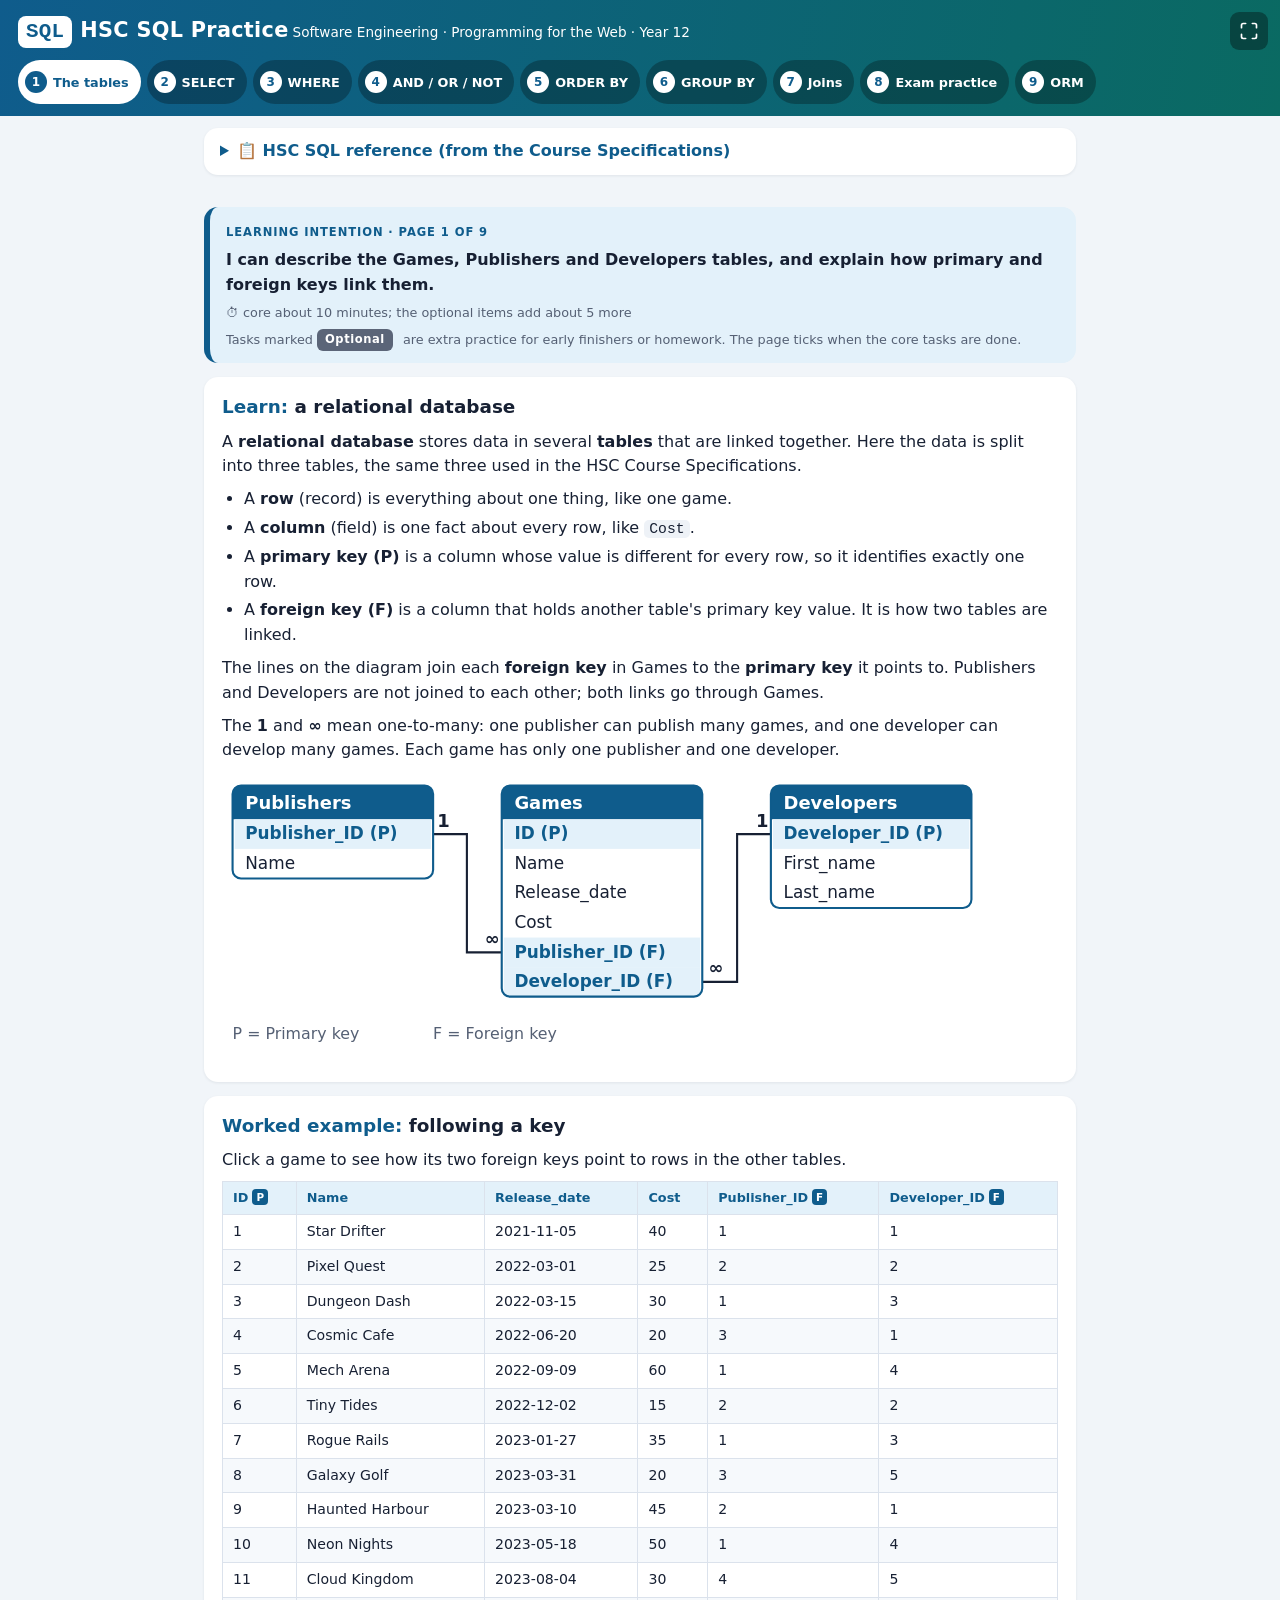
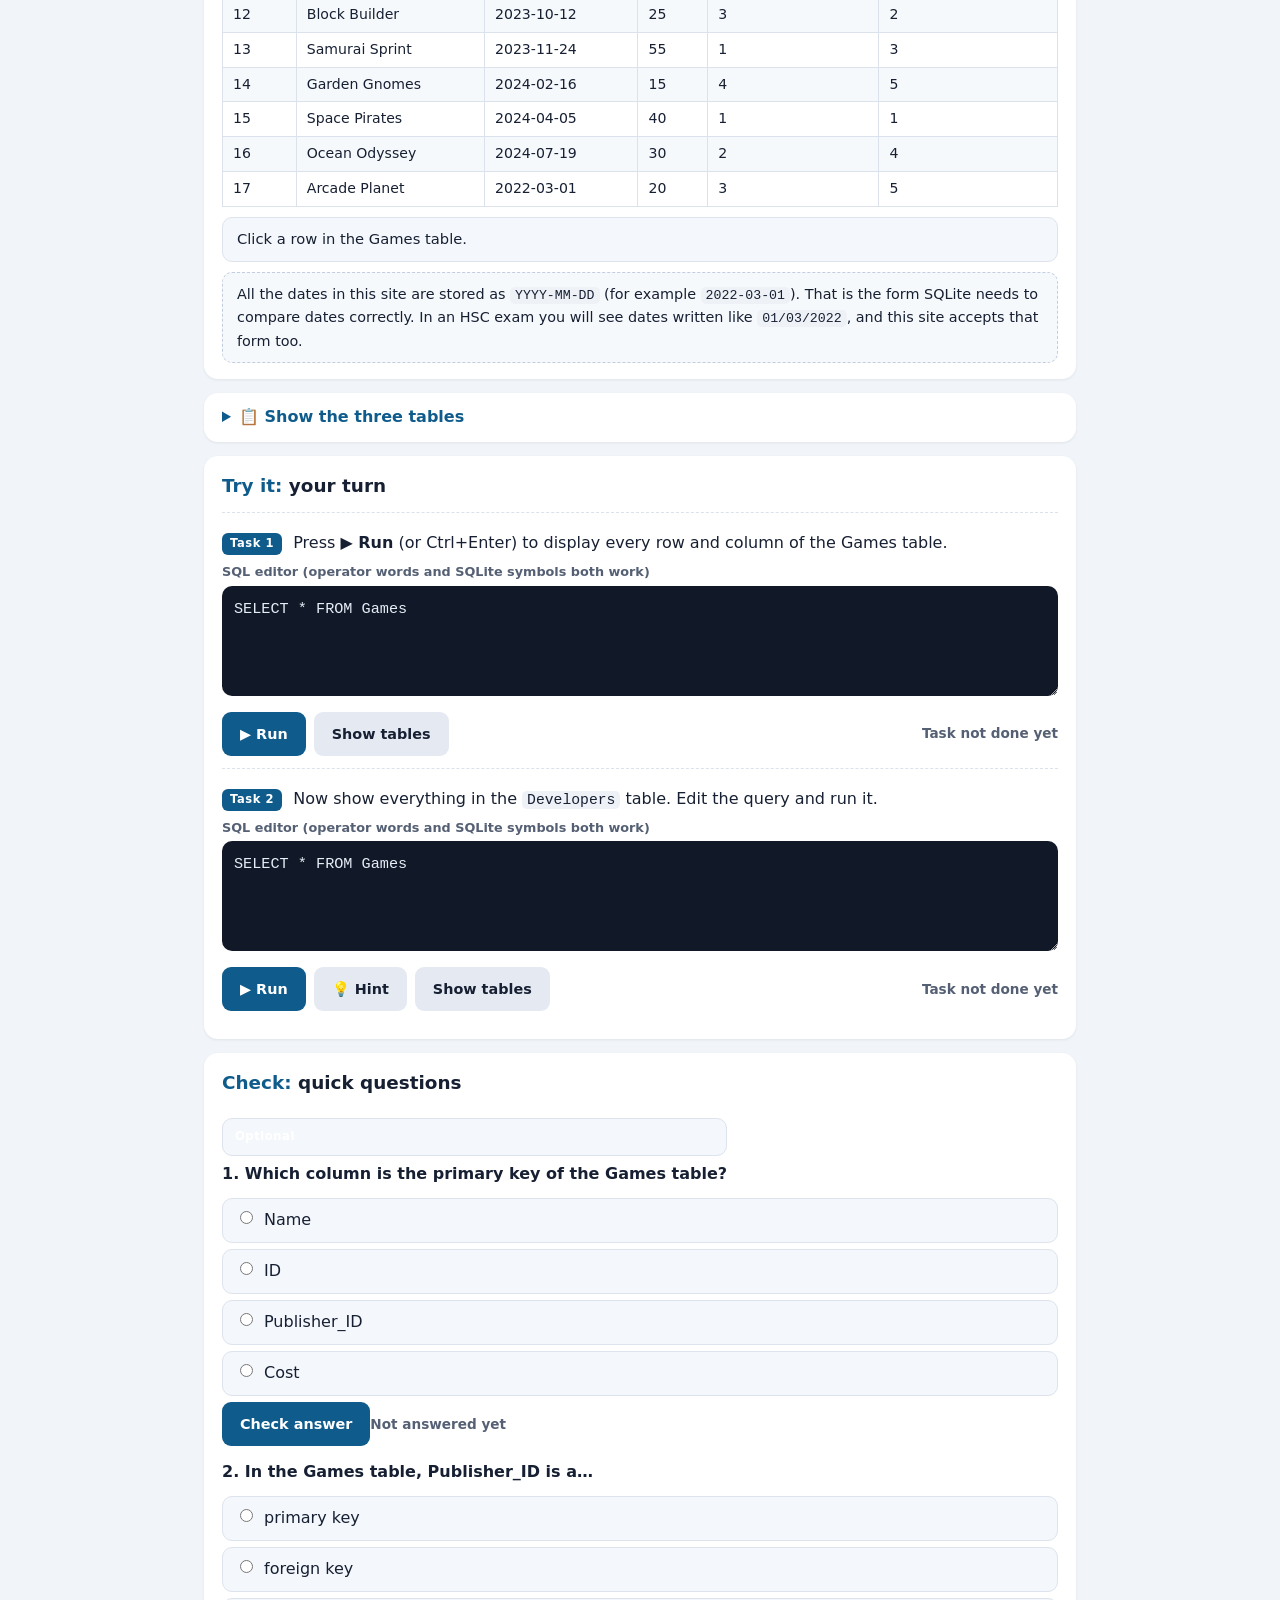
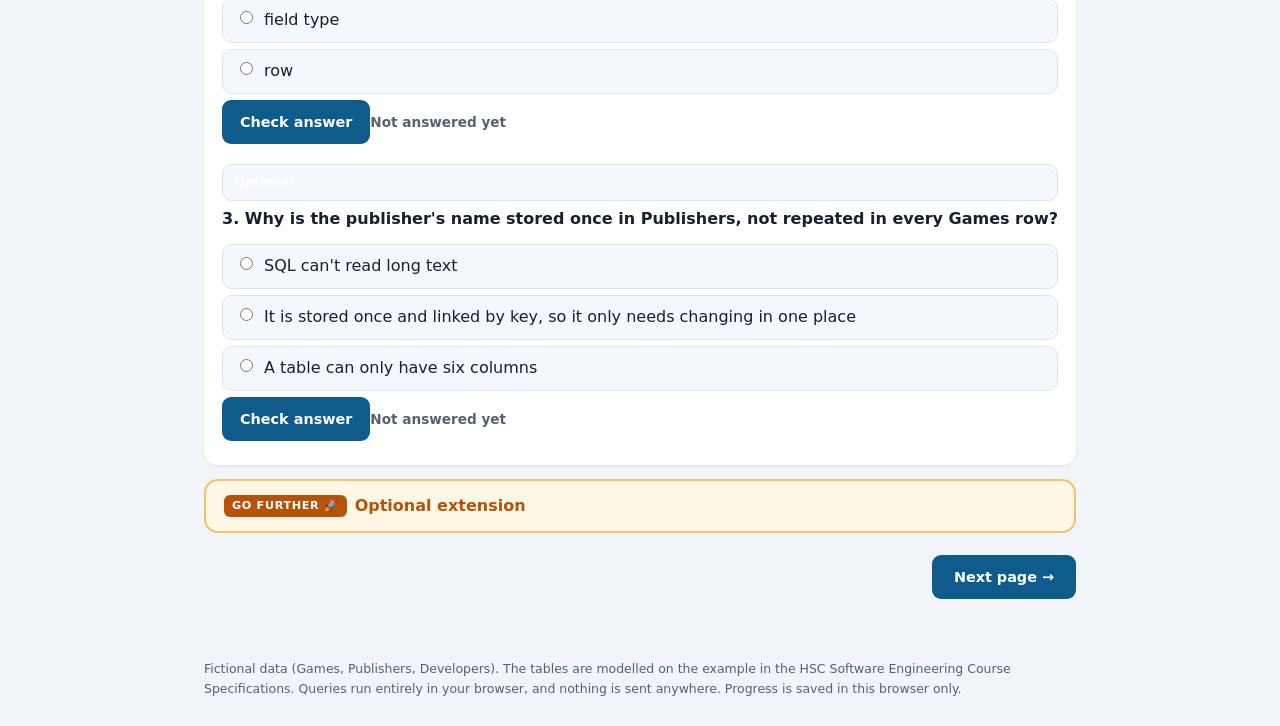
==== index.html @ cefc4c6c "Add files via upload" ====
<!DOCTYPE html>
<html lang="en-AU">
<head>
<meta charset="utf-8">
<meta name="viewport" content="width=device-width, initial-scale=1">
<title>HSC SQL Practice: Software Engineering</title>
<style>
:root{
  --bg:#f1f5f9; --card:#ffffff; --ink:#172033; --muted:#556074;
  --brand:#0f5c8c; --brand2:#0a6a62; --brand-soft:#e3f1fa;
  --ok:#15803d; --ok-bg:#e8f7ee; --bad:#b91c1c; --bad-bg:#fdeaea;
  --hpge:#b45309; --hpge-bg:#fff7e6; --hpge-border:#f2c464;
  --code-bg:#111827; --code-ink:#e6edf7;
  --hsc:#7c3aed; --hsc-bg:#f3ecff; --sqlite:#0369a1; --sqlite-bg:#e6f3fb;
  --radius:14px;
}
*{box-sizing:border-box}
html,body{margin:0;padding:0}
body{font-family:system-ui,-apple-system,"Segoe UI",Roboto,Arial,sans-serif;background:var(--bg);color:var(--ink);line-height:1.55;font-size:16px}
header.app{position:relative;background:linear-gradient(100deg,var(--brand),var(--brand2));color:#fff;padding:14px 62px 12px 18px}
header.app .logo{font-size:1.3rem;font-weight:800;letter-spacing:.3px}
header.app .logo .tag{display:inline-block;background:#fff;color:var(--brand);border-radius:8px;padding:0 8px;margin-right:8px;font-family:Consolas,Monaco,monospace}
header.app .sub{font-size:.85rem;margin-left:4px}
nav.stepper{display:flex;gap:6px;margin-top:12px;flex-wrap:wrap}
nav.stepper button{display:flex;align-items:center;gap:6px;border:0;cursor:pointer;background:rgba(0,0,0,.28);color:#fff;min-height:44px;border-radius:999px;padding:6px 12px 6px 7px;font-size:.8rem;font-weight:600;font-family:inherit}
nav.stepper button .pip{width:22px;height:22px;border-radius:50%;background:#fff;color:var(--brand);display:flex;align-items:center;justify-content:center;font-weight:800;font-size:.75rem;flex:0 0 auto}
nav.stepper button[aria-current="true"]{background:#fff;color:var(--brand)}
nav.stepper button[aria-current="true"] .pip{background:var(--brand);color:#fff}
nav.stepper button.done .pip{background:var(--ok);color:#fff}
button:focus-visible,summary:focus-visible,input:focus-visible,select:focus-visible,textarea:focus-visible{outline:3px solid #1d3fbf;outline-offset:2px;box-shadow:0 0 0 2px #fff}

main{max-width:900px;margin:0 auto;padding:18px 14px 60px}
.screen{display:none}
.screen.active{display:block}

.li-banner{background:var(--brand-soft);border-left:6px solid var(--brand);border-radius:var(--radius);padding:12px 16px;margin:14px 0}
.li-banner .tag{font-size:.72rem;font-weight:800;letter-spacing:.08em;text-transform:uppercase;color:var(--brand)}
.li-banner p{margin:4px 0 0;font-weight:600}
.li-banner .pace{font-size:.8rem;color:var(--muted);margin-top:6px;font-weight:400}
.card{background:var(--card);border-radius:var(--radius);padding:16px 18px;margin:14px 0;box-shadow:0 1px 3px rgba(23,32,51,.08)}
.card h2{margin:0 0 8px;font-size:1.15rem}
.card h2 .stepno{color:var(--brand)}
.card p{margin:8px 0}
.card ul{margin:8px 0;padding-left:22px}
.card li{margin:4px 0}
code,.kw{font-family:Consolas,Monaco,"Courier New",monospace;background:#eef2f7;border-radius:5px;padding:1px 5px;font-size:.92em}
.kw{color:var(--brand);font-weight:700}
.hw{font-family:Consolas,Monaco,monospace;background:var(--hsc-bg);color:var(--hsc);border-radius:5px;padding:1px 5px;font-size:.88em;font-weight:700}
.sy{font-family:Consolas,Monaco,monospace;background:var(--sqlite-bg);color:var(--sqlite);border-radius:5px;padding:1px 5px;font-size:.92em;font-weight:700}
pre.code{background:var(--code-bg);color:var(--code-ink);border-radius:10px;padding:12px;margin:8px 0;font-family:Consolas,Monaco,"Courier New",monospace;font-size:.9rem;overflow-x:auto;line-height:1.5}

table.ref{border-collapse:collapse;width:100%;font-size:.88rem;margin:8px 0}
table.ref th,table.ref td{border:1px solid #dbe2ec;padding:6px 10px;text-align:left}
table.ref th{background:var(--brand-soft);color:var(--brand)}

.runner{margin:10px 0}
.runner .taskp{margin:0 0 6px}
.runner label{display:block;font-size:.8rem;font-weight:700;color:var(--muted);margin-bottom:4px}
.runner textarea{width:100%;font-family:Consolas,Monaco,"Courier New",monospace;font-size:.95rem;background:var(--code-bg);color:var(--code-ink);border:0;border-radius:10px;padding:12px;resize:vertical;min-height:110px;line-height:1.5}
.runner .bar{display:flex;gap:8px;margin-top:8px;flex-wrap:wrap;align-items:center}
.btn{border:0;border-radius:9px;min-height:44px;padding:9px 18px;font-weight:700;font-size:.9rem;cursor:pointer;font-family:inherit}
.btn.run{background:var(--brand);color:#fff}
.btn.run:hover{background:#0b4a72}
.btn.ghost{background:#e5eaf2;color:var(--ink)}
.btn.ghost:hover{background:#d9e0ec}
.status{font-size:.85rem;font-weight:700;color:var(--muted);margin-left:auto}
.status.done{color:var(--ok)}
.feedback{border-radius:10px;padding:10px 14px;margin-top:8px;font-size:.92rem;display:none}
.feedback.ok{display:block;background:var(--ok-bg);color:var(--ok);border:1px solid #b9e4c8}
.feedback.bad{display:block;background:var(--bad-bg);color:var(--bad);border:1px solid #f3c2c2}
.feedback.note{display:block;background:#fff7e6;color:#8a5a00;border:1px solid #f2c464}
.hintbox{display:none;background:#eef6ff;border:1px solid #bcd8f5;color:#1d4e79;border-radius:10px;padding:10px 14px;margin-top:8px;font-size:.92rem}
.hintbox.show{display:block}

.results{margin-top:10px;overflow-x:auto}
table.data{border-collapse:collapse;width:100%;font-size:.88rem}
table.data th,table.data td{border:1px solid #dbe2ec;padding:6px 10px;text-align:left;white-space:nowrap}
table.data th{background:var(--brand-soft);color:var(--brand);font-size:.8rem}
table.data tr:nth-child(even) td{background:#f6f9fc}
table.data td.num{text-align:right}
.rowcount{font-size:.8rem;color:var(--muted);margin-top:4px}
.tablewrap{overflow-x:auto}
.tblname{font-weight:800;margin:12px 0 4px;color:var(--brand)}
.tblname small{font-weight:400;color:var(--muted)}
th .key{display:inline-block;background:var(--brand);color:#fff;border-radius:4px;font-size:.65rem;padding:0 4px;margin-left:4px;vertical-align:1px}

/* HSC / SQLite translation panel */
.xlate{margin-top:10px;border-radius:12px;border:2px solid var(--hsc);background:var(--hsc-bg);padding:12px 14px;font-size:.92rem}
.xlate.sq{border-color:var(--sqlite);background:var(--sqlite-bg)}
.xlate.both{border-color:#9aa6b8;background:#f4f6fa}
.xlate h4{margin:0 0 6px;font-size:.95rem;color:var(--hsc)}
.xlate.sq h4{color:var(--sqlite)}
.xlate.both h4{color:var(--muted)}
.xlate .badges{margin-bottom:6px;font-size:.82rem;color:var(--muted)}
.xlate pre.code{margin:6px 0}
.xlate ul{margin:6px 0;padding-left:20px}
.xlate li{margin:3px 0}
.xlate .extra{color:#8a5a00;font-size:.86rem}
.xlate .fine{color:var(--muted);font-size:.82rem;margin-top:6px}
details.xl{margin-top:8px}
details.xl>summary{cursor:pointer;font-weight:700;color:var(--hsc);font-size:.9rem}

.tasklabel{display:inline-block;background:var(--brand);color:#fff;border-radius:6px;font-size:.72rem;font-weight:800;letter-spacing:.05em;padding:2px 8px;margin-right:6px;vertical-align:1px}
.tasklabel.exam{background:var(--hsc)}
.tasklabel.opt{background:#5b6578}
.annot{background:#f6f9fc;border:1px dashed #c3cde0;border-radius:10px;padding:10px 14px;margin-top:10px;font-size:.9rem}

.check fieldset{border:0;padding:0;margin:14px 0 8px}
.check legend{font-weight:600;margin-bottom:6px;padding:0}
.check .opt{display:flex;gap:8px;align-items:flex-start;background:#f4f7fb;border:1px solid #dde4ee;border-radius:10px;padding:9px 12px;margin:6px 0;cursor:pointer}
.check .opt:hover{border-color:var(--brand)}
.check .opt pre{margin:0;font-size:.85rem}
.check input{margin-top:3px}
.check .qtable{margin:6px 0}

details.hpge{background:var(--hpge-bg);border:2px solid var(--hpge-border);border-radius:var(--radius);margin:14px 0;overflow:hidden}
details.hpge summary{cursor:pointer;padding:13px 18px;font-weight:800;color:var(--hpge);list-style:none;display:flex;align-items:center;gap:8px}
details.hpge summary::-webkit-details-marker{display:none}
details.hpge summary .badge{background:var(--hpge);color:#fff;border-radius:6px;font-size:.7rem;letter-spacing:.06em;padding:2px 8px}
details.hpge .inner{padding:0 18px 16px}
details.dataview{background:var(--card);border-radius:var(--radius);margin:14px 0;box-shadow:0 1px 3px rgba(23,32,51,.08)}
details.dataview summary{cursor:pointer;padding:12px 18px;font-weight:700;color:var(--brand)}
details.dataview .inner{padding:0 18px 16px;overflow-x:auto}
details.reveal{margin-top:8px}
details.reveal summary{cursor:pointer;font-weight:700;color:var(--brand);font-size:.9rem}
details.reveal .inner{background:#f4f7fb;border-radius:10px;padding:10px 14px;margin-top:6px;font-size:.9rem}
textarea.freetext{width:100%;border:1px solid #c9d3e2;border-radius:10px;padding:10px;font-family:inherit;font-size:.92rem;min-height:64px;resize:vertical}

.navbtns{display:flex;justify-content:space-between;gap:10px;margin-top:22px}
.navbtns .btn{padding:12px 22px}
.banner-done{display:none;background:var(--ok-bg);border:2px solid #b9e4c8;color:var(--ok);border-radius:var(--radius);padding:14px 18px;font-weight:700;margin:14px 0}
.banner-done.show{display:block}

/* ER diagram (page 1) */
.er{margin:12px 0}
.er svg{display:block;width:100%;height:auto;font-family:inherit}
.er svg.er-wide{max-width:760px}
.er svg.er-narrow{display:none;max-width:400px;margin:0 auto}
@media (max-width:600px){.er svg.er-wide{display:none}.er svg.er-narrow{display:block}}
.er .er-box{fill:var(--card)}
.er .er-outline{fill:none;stroke:var(--brand);stroke-width:2}
.er .er-head{fill:var(--brand)}
.er .er-hname{fill:#fff;font-weight:800;font-size:17px}
.er .er-field{fill:var(--ink);font-size:16px}
.er .er-key{fill:var(--brand);font-weight:700}
.er .er-keyrow{fill:var(--brand-soft)}
.er .er-line{fill:none;stroke:var(--ink);stroke-width:2}
.er .er-card{fill:var(--ink);font-weight:800;font-size:17px}
.er .er-legend{fill:var(--muted);font-size:15px}
table.explore tbody tr{cursor:pointer}
table.explore tbody tr:hover td{background:#e9f3fb}
table.explore tr.selrow td{background:#fff3c4}
.infopanel{background:#f4f7fb;border:1px solid #dde4ee;border-radius:10px;padding:10px 14px;margin-top:10px;font-size:.92rem;min-height:44px}

.refbar{max-width:900px;margin:12px auto 0;padding:0 14px}
details.refsheet{background:#fff;border-radius:var(--radius);box-shadow:0 1px 3px rgba(23,32,51,.08)}
details.refsheet>summary{cursor:pointer;padding:11px 16px;font-weight:700;color:var(--brand)}
details.refsheet .inner{padding:0 16px 14px}

footer{max-width:900px;margin:0 auto;padding:0 14px 30px;color:var(--muted);font-size:.78rem}
@media (max-width:700px){nav.stepper button .lbl{display:none}body{font-size:15px}}
#fullscreen-btn{position:absolute;top:12px;right:12px;z-index:5;width:38px;height:38px;border:0;border-radius:9px;cursor:pointer;background:rgba(0,0,0,.35);color:#fff;display:flex;align-items:center;justify-content:center}
#fullscreen-btn:hover{background:rgba(0,0,0,.5)}
#fullscreen-btn svg{width:20px;height:20px;fill:none;stroke:currentColor;stroke-width:2;stroke-linecap:round;stroke-linejoin:round}
@media print{#fullscreen-btn,nav.stepper,.navbtns{display:none!important}}

</style>
</head>
<body>
<header class="app">
  <button type="button" id="fullscreen-btn" aria-label="Toggle fullscreen" title="Toggle fullscreen">
    <svg viewBox="0 0 24 24" aria-hidden="true"><path d="M8 3H5a2 2 0 0 0-2 2v3"></path><path d="M16 3h3a2 2 0 0 1 2 2v3"></path><path d="M8 21H5a2 2 0 0 1-2-2v-3"></path><path d="M16 21h3a2 2 0 0 0 2-2v-3"></path></svg>
  </button>
  <div><span class="logo"><span class="tag">SQL</span>HSC SQL Practice</span><span class="sub">Software Engineering · Programming for the Web · Year 12</span></div>
  <nav class="stepper" id="stepper" aria-label="Pages"></nav>
</header>

<div class="refbar">
  <details class="refsheet">
    <summary>📋 HSC SQL reference (from the Course Specifications)</summary>
    <div class="inner">
      <pre class="code">SELECT   the field(s) or calculated values to be displayed
FROM     the table(s) to be used
WHERE    the search criteria
GROUP BY the field(s) used to group the returned rows
ORDER BY the field(s) that determine the sequence of the displayed results</pre>
      <p><code>AS</code> may be used in a SELECT to rename fields for display. Aggregate functions: <code>SUM</code>, <code>AVG</code>, <code>COUNT</code>, <code>MAX</code>, <code>MIN</code>. Logical operators: <code>AND</code>, <code>OR</code>, <code>NOT</code>. Sort methods: <code>ASC</code>, <code>DESC</code>.</p>
      <table class="ref">
        <tr><th>HSC operator (words)</th><th>What SQLite uses</th></tr>
        <tr><td>EQUALS</td><td><code>=</code></td></tr>
        <tr><td>NOT EQUAL TO</td><td><code>&lt;&gt;</code> or <code>!=</code></td></tr>
        <tr><td>GREATER THAN</td><td><code>&gt;</code></td></tr>
        <tr><td>GREATER THAN OR EQUAL TO</td><td><code>&gt;=</code></td></tr>
        <tr><td>LESS THAN</td><td><code>&lt;</code></td></tr>
        <tr><td>LESS THAN OR EQUAL TO</td><td><code>&lt;=</code></td></tr>
        <tr><td>CONTAINS</td><td><code>LIKE '%text%'</code></td></tr>
        <tr><td>DOES NOT CONTAIN</td><td><code>NOT LIKE '%text%'</code></td></tr>
      </table>
      <p>This site accepts <strong>both</strong>. A real SQLite database only accepts the right-hand column. Dates here are stored as <code>YYYY-MM-DD</code>.</p>
      <div id="ref-tables"></div>
    </div>
  </details>
</div>

<main id="main"></main>

<footer>Fictional data (Games, Publishers, Developers). The tables are modelled on the example in the HSC Software Engineering Course Specifications. Queries run entirely in your browser, and nothing is sent anywhere. Progress is saved in this browser only.</footer>

<script>
/* Practice database: the three tables from the HSC Course Specifications (Games, Publishers, Developers).
   Column names match the Specifications' diagram. All data is fictional. Dates are stored as YYYY-MM-DD text,
   which is what SQLite needs to compare dates correctly. */
(function (root, factory) {
  if (typeof module === "object" && module.exports) module.exports = factory();
  else root.PRACTICE_DB = factory();
})(this, function () {
  "use strict";
  return {
    Publishers: {
      cols: [
        { name: "Publisher_ID", type: "num", key: "P" },
        { name: "Name", type: "text" }
      ],
      rows: [
        { Publisher_ID: 1, Name: "Games Inc" },
        { Publisher_ID: 2, Name: "Pixel Press" },
        { Publisher_ID: 3, Name: "Nova Interactive" },
        { Publisher_ID: 4, Name: "Lantern Works" }
      ]
    },
    Developers: {
      cols: [
        { name: "Developer_ID", type: "num", key: "P" },
        { name: "First_name", type: "text" },
        { name: "Last_name", type: "text" }
      ],
      rows: [
        { Developer_ID: 1, First_name: "Ava", Last_name: "Chen" },
        { Developer_ID: 2, First_name: "Ben", Last_name: "Okafor" },
        { Developer_ID: 3, First_name: "Chloe", Last_name: "Martin" },
        { Developer_ID: 4, First_name: "Dev", Last_name: "Patel" },
        { Developer_ID: 5, First_name: "Ella", Last_name: "Nguyen" },
        { Developer_ID: 6, First_name: "Finn", Last_name: "Murphy" }
      ]
    },
    Games: {
      cols: [
        { name: "ID", type: "num", key: "P" },
        { name: "Name", type: "text" },
        { name: "Release_date", type: "date" },
        { name: "Cost", type: "num" },
        { name: "Publisher_ID", type: "num", key: "F" },
        { name: "Developer_ID", type: "num", key: "F" }
      ],
      rows: [
        { ID: 1, Name: "Star Drifter", Release_date: "2021-11-05", Cost: 40, Publisher_ID: 1, Developer_ID: 1 },
        { ID: 2, Name: "Pixel Quest", Release_date: "2022-03-01", Cost: 25, Publisher_ID: 2, Developer_ID: 2 },
        { ID: 3, Name: "Dungeon Dash", Release_date: "2022-03-15", Cost: 30, Publisher_ID: 1, Developer_ID: 3 },
        { ID: 4, Name: "Cosmic Cafe", Release_date: "2022-06-20", Cost: 20, Publisher_ID: 3, Developer_ID: 1 },
        { ID: 5, Name: "Mech Arena", Release_date: "2022-09-09", Cost: 60, Publisher_ID: 1, Developer_ID: 4 },
        { ID: 6, Name: "Tiny Tides", Release_date: "2022-12-02", Cost: 15, Publisher_ID: 2, Developer_ID: 2 },
        { ID: 7, Name: "Rogue Rails", Release_date: "2023-01-27", Cost: 35, Publisher_ID: 1, Developer_ID: 3 },
        { ID: 8, Name: "Galaxy Golf", Release_date: "2023-03-31", Cost: 20, Publisher_ID: 3, Developer_ID: 5 },
        { ID: 9, Name: "Haunted Harbour", Release_date: "2023-03-10", Cost: 45, Publisher_ID: 2, Developer_ID: 1 },
        { ID: 10, Name: "Neon Nights", Release_date: "2023-05-18", Cost: 50, Publisher_ID: 1, Developer_ID: 4 },
        { ID: 11, Name: "Cloud Kingdom", Release_date: "2023-08-04", Cost: 30, Publisher_ID: 4, Developer_ID: 5 },
        { ID: 12, Name: "Block Builder", Release_date: "2023-10-12", Cost: 25, Publisher_ID: 3, Developer_ID: 2 },
        { ID: 13, Name: "Samurai Sprint", Release_date: "2023-11-24", Cost: 55, Publisher_ID: 1, Developer_ID: 3 },
        { ID: 14, Name: "Garden Gnomes", Release_date: "2024-02-16", Cost: 15, Publisher_ID: 4, Developer_ID: 5 },
        { ID: 15, Name: "Space Pirates", Release_date: "2024-04-05", Cost: 40, Publisher_ID: 1, Developer_ID: 1 },
        { ID: 16, Name: "Ocean Odyssey", Release_date: "2024-07-19", Cost: 30, Publisher_ID: 2, Developer_ID: 4 },
        { ID: 17, Name: "Arcade Planet", Release_date: "2022-03-01", Cost: 20, Publisher_ID: 3, Developer_ID: 5 }
      ]
    }
  };
});

/* Mini SQL engine for the HSC SQL practice site.
   Runs the HSC Software Engineering SQL syntax (SELECT / FROM / WHERE / GROUP BY / ORDER BY, AS, aggregates,
   implicit joins) and accepts BOTH the HSC operator words (EQUALS, GREATER THAN, CONTAINS ...) and the SQLite
   symbols (=, >, LIKE ...). It can also print a parsed query back out in either style, which is how the site
   shows students "what this would look like in HSC form" after they succeed.
   It mimics SQLite behaviour for what it supports (checked against Python's sqlite3 in tests/). */
(function (root, factory) {
  if (typeof module === "object" && module.exports) module.exports = factory();
  else root.SQLEngine = factory();
})(this, function () {
  "use strict";

  var KEYWORDS = ["SELECT", "DISTINCT", "FROM", "WHERE", "GROUP", "BY", "HAVING", "ORDER", "ASC", "DESC", "LIMIT",
    "OFFSET", "AS", "AND", "OR", "NOT", "JOIN", "INNER", "LEFT", "RIGHT", "FULL", "OUTER", "CROSS", "NATURAL", "ON",
    "USING", "LIKE", "BETWEEN", "IN", "IS", "NULL", "EQUALS", "CONTAINS", "UNION", "INSERT", "UPDATE", "DELETE",
    "CREATE", "DROP", "ALTER"];
  var AGGS = ["SUM", "AVG", "COUNT", "MAX", "MIN"];

  function fail(msg) { var e = new Error(msg); e.friendly = true; throw e; }
  function isKw(s) { return KEYWORDS.indexOf(String(s).toUpperCase()) !== -1; }

  function leven(a, b) {
    a = a.toLowerCase(); b = b.toLowerCase();
    var m = [], i, j;
    for (i = 0; i <= a.length; i++) m[i] = [i];
    for (j = 0; j <= b.length; j++) m[0][j] = j;
    for (i = 1; i <= a.length; i++) for (j = 1; j <= b.length; j++)
      m[i][j] = Math.min(m[i - 1][j] + 1, m[i][j - 1] + 1, m[i - 1][j - 1] + (a[i - 1] === b[j - 1] ? 0 : 1));
    return m[a.length][b.length];
  }
  function closest(word, list, max) {
    var best = null, bd = 99;
    list.forEach(function (c) { var d = leven(word, c); if (d < bd) { bd = d; best = c; } });
    return bd <= (max == null ? 2 : max) ? best : null;
  }

  /* ---------------- tokenizer ---------------- */
  function tokenize(src, notes) {
    var s = src.replace(/[‘’]/g, function () { notes.curly = true; return "'"; })
      .replace(/[“”]/g, function () { notes.curly = true; return '"'; });
    var toks = [], i = 0, n = s.length, c, j, m;
    while (i < n) {
      c = s[i];
      if (/\s/.test(c)) { i++; continue; }
      if (c === "-" && s[i + 1] === "-") { while (i < n && s[i] !== "\n") i++; continue; }
      if (c === "/" && s[i + 1] === "*") { j = s.indexOf("*/", i + 2); i = j === -1 ? n : j + 2; continue; }
      if (c === "'") {
        j = i + 1; var str = "";
        while (true) {
          if (j >= n) fail("The text value starting at position " + (i + 1) + " is missing its closing single quote (').");
          if (s[j] === "'") { if (s[j + 1] === "'") { str += "'"; j += 2; continue; } break; }
          str += s[j++];
        }
        toks.push({ t: "str", v: str, pos: i, end: j + 1 }); i = j + 1; continue;
      }
      if (c === '"') {
        j = s.indexOf('"', i + 1);
        if (j === -1) fail("A double quote (\") is never closed. Text values use single quotes: 'like this'.");
        toks.push({ t: "dq", v: s.slice(i + 1, j), pos: i, end: j + 1 }); i = j + 1; continue;
      }
      if (/[0-9]/.test(c) || (c === "." && /[0-9]/.test(s[i + 1] || ""))) {
        m = /^[0-9]*\.?[0-9]+(e[+-]?[0-9]+)?|^[0-9]+\./i.exec(s.slice(i));
        toks.push({ t: "num", v: Number(m[0]), raw: m[0], pos: i, end: i + m[0].length }); i += m[0].length; continue;
      }
      if (/[A-Za-z_]/.test(c)) {
        m = /^[A-Za-z_][A-Za-z0-9_]*/.exec(s.slice(i));
        toks.push({ t: "id", v: m[0], pos: i, end: i + m[0].length }); i += m[0].length; continue;
      }
      m = /^(<=|>=|<>|!=|==)/.exec(s.slice(i));
      if (m) { toks.push({ t: "sym", v: m[1] === "==" ? "=" : m[1], raw: m[1], pos: i, end: i + 2 }); i += 2; continue; }
      if ("=<>,()*+-/%.;".indexOf(c) !== -1) { toks.push({ t: "sym", v: c, raw: c, pos: i, end: i + 1 }); i++; continue; }
      fail("I don't recognise the character '" + c + "'.");
    }
    toks.push({ t: "eof", v: "", pos: n, end: n });
    return { toks: toks, src: s };
  }

  /* ---------------- parser ---------------- */
  function parse(src, notes) {
    var tk = tokenize(src, notes), toks = tk.toks, s = tk.src, p = 0;
    function peek(k) { return toks[Math.min(p + (k || 0), toks.length - 1)]; }
    function isK(t, kw) { return t && t.t === "id" && t.v.toUpperCase() === kw; }
    function isSym(t, v) { return t && t.t === "sym" && t.v === v; }
    function eatK(kw) { if (isK(peek(), kw)) { p++; return true; } return false; }
    function tokShow(t) { return t.t === "eof" ? "the end of the query" : "'" + s.slice(t.pos, t.end) + "'"; }
    function near(extra) {
      var t = peek(), h = "";
      if (t.t === "id") {
        var sg = t.v.length >= 3 ? closest(t.v, ["SELECT", "FROM", "WHERE", "GROUP", "ORDER", "HAVING", "LIMIT", "JOIN"], 2) : null;
        if (sg && sg !== t.v.toUpperCase()) h = " Did you mean " + sg + "?";
      }
      if (!extra && t.t === "id" && !isKw(t.v) && p > 0 && toks[p - 1].t === "id") extra = "If this is part of a text value, put the whole value in single quotes, like 'Pixel Quest'. If it is another field, a comma may be missing.";
      fail("Something isn't right near " + tokShow(t) + "." + (extra ? " " + extra : "") + h);
    }
    function unsupported(what) { fail(what + " isn't supported on this practice site (and it is not part of the HSC SQL syntax)."); }

    function parseStatement() {
      if (!isK(peek(), "SELECT")) {
        var f = peek();
        if (f.t === "id" && ["INSERT", "UPDATE", "DELETE", "CREATE", "DROP", "ALTER"].indexOf(f.v.toUpperCase()) !== -1)
          fail("This site only runs SELECT queries (the HSC SQL syntax is for reading data).");
        fail("A query starts with SELECT.");
      }
      p++;
      var q = { distinct: false, items: [], from: [], where: null, group: [], having: null, order: [], limit: null, offset: null, joinOn: [] };
      if (eatK("DISTINCT")) q.distinct = true;
      while (true) {
        var start = peek();
        if (isSym(start, "*")) { p++; q.items.push({ star: true }); }
        else if (start.t === "id" && isSym(peek(1), ".") && isSym(peek(2), "*")) {
          p += 3; q.items.push({ star: true, table: start.v });
        } else {
          if (start.t === "eof" || isK(start, "FROM")) near("The SELECT needs at least one field after it.");
          var e = parseExpr(), item = { expr: e, text: s.slice(start.pos, toks[p - 1].end) };
          if (eatK("AS")) {
            var a = peek();
            if (a.t !== "id" && a.t !== "dq" && a.t !== "str") near("AS must be followed by the new heading.");
            p++; item.alias = a.v;
          } else if (peek().t === "id" && !isKw(peek().v)) {
            near("Is a comma missing between two fields? (To rename a field, write AS first: Cost AS Price.)");
          }
          q.items.push(item);
        }
        if (isSym(peek(), ",")) { p++; continue; }
        break;
      }
      if (!isK(peek(), "FROM")) {
        if (peek().t === "eof") fail("A query needs a FROM line that says which table to use.");
        near("Is a comma missing between fields, or is FROM missing?");
      }
      p++;
      parseSource(q);
      while (true) {
        if (isSym(peek(), ",")) { p++; parseSource(q); continue; }
        var t = peek();
        if (isK(t, "JOIN") || (isK(t, "INNER") && isK(peek(1), "JOIN"))) {
          if (isK(t, "INNER")) p++;
          p++; parseSource(q);
          if (!eatK("ON")) fail("A JOIN needs an ON condition, for example ON Games.Publisher_ID = Publishers.Publisher_ID.");
          var on = parseExpr(); q.joinOn.push(on); q.from[q.from.length - 1].viaJoin = true; q.from[q.from.length - 1].on = on;
          continue;
        }
        if (t.t === "id" && ["LEFT", "RIGHT", "FULL", "OUTER", "CROSS", "NATURAL"].indexOf(t.v.toUpperCase()) !== -1) unsupported(t.v.toUpperCase() + " JOIN");
        break;
      }
      if (eatK("WHERE")) q.where = parseExpr();
      if (isK(peek(), "GROUP")) {
        p++; if (!eatK("BY")) near("It should be GROUP BY.");
        while (true) { q.group.push(parseExpr()); if (isSym(peek(), ",")) { p++; continue; } break; }
      }
      if (eatK("HAVING")) q.having = parseExpr();
      if (isK(peek(), "ORDER")) {
        p++; if (!eatK("BY")) near("It should be ORDER BY.");
        while (true) {
          var oe = parseExpr(), dir = "ASC";
          if (peek().t === "id" && /^(ASCEND|DESCEND)/i.test(peek().v)) fail("Use ASC or DESC after the field (not " + peek().v.toUpperCase() + ").");
          if (eatK("ASC")) dir = "ASC"; else if (eatK("DESC")) dir = "DESC";
          q.order.push({ expr: oe, dir: dir, dirWritten: isK(toks[p - 1], "ASC") || isK(toks[p - 1], "DESC") });
          if (isSym(peek(), ",")) { p++; continue; }
          break;
        }
      }
      if (eatK("LIMIT")) {
        var ln = peek(); if (ln.t !== "num") near("LIMIT needs a number.");
        p++; q.limit = ln.v;
        if (eatK("OFFSET")) { var on2 = peek(); if (on2.t !== "num") near("OFFSET needs a number."); p++; q.offset = on2.v; }
      }
      if (isSym(peek(), ";")) p++;
      if (peek().t !== "eof") near();
      return q;
    }

    function parseSource(q) {
      var t = peek();
      if (t.t !== "id" || isKw(t.v)) near("Name a table after FROM.");
      p++;
      var src = { table: t.v, alias: null };
      if (eatK("AS")) { var a = peek(); if (a.t !== "id") near(); p++; src.alias = a.v; }
      else if (peek().t === "id" && !isKw(peek().v)) {
        var cand = peek().v, typo = cand.length >= 4 ? closest(cand, ["WHERE", "GROUP", "ORDER", "HAVING", "LIMIT", "INNER", "FROM"], 2) : null;
        if (typo) fail("Something isn't right near '" + cand + "'. Did you mean " + typo + "?");
        src.alias = cand; p++;
      }
      q.from.push(src);
    }

    function parseExpr() { return parseOr(); }
    function parseOr() {
      var l = parseAnd();
      while (isK(peek(), "OR")) { p++; l = { k: "or", l: l, r: parseAnd() }; }
      return l;
    }
    function parseAnd() {
      var l = parseNot();
      while (isK(peek(), "AND")) { p++; l = { k: "and", l: l, r: parseNot() }; }
      return l;
    }
    function parseNot() {
      if (isK(peek(), "NOT")) { p++; return { k: "not", e: parseNot() }; }
      return parseCmp();
    }
    function parseCmp() {
      var l = parseAdd(), t = peek(), u;
      if (t.t === "sym" && ["=", "<>", "!=", "<", ">", "<=", ">="].indexOf(t.v) !== -1) {
        p++; return { k: "cmp", op: t.v === "!=" ? "<>" : t.v, l: l, r: parseAdd(), form: "sym" };
      }
      if (t.t !== "id") return l;
      u = t.v.toUpperCase();
      if (u === "EQUALS") { if (isK(peek(1), "TO")) fail("EQUALS doesn't need TO. Write Cost EQUALS 30."); p++; return { k: "cmp", op: "=", l: l, r: parseAdd(), form: "word" }; }
      if (u === "EQUAL") fail("The HSC operator is EQUALS (or NOT EQUAL TO). In SQLite you write = instead.");
      if (u === "GREATER" || u === "LESS") {
        var gt = u === "GREATER";
        if (!isK(peek(1), "THAN")) near("It should be " + u + " THAN.");
        p += 2;
        var orEq = false;
        if (isK(peek(), "OR") && isK(peek(1), "EQUAL") && isK(peek(2), "TO")) { orEq = true; p += 3; }
        else if (isK(peek(), "OR") && (isK(peek(1), "EQUAL") || isK(peek(1), "EQUALS"))) fail("It should be " + u + " THAN OR EQUAL TO (three words after THAN: OR EQUAL TO).");
        return { k: "cmp", op: gt ? (orEq ? ">=" : ">") : (orEq ? "<=" : "<"), l: l, r: parseAdd(), form: "word" };
      }
      if (u === "CONTAINS" || u === "CONTAIN") { p++; return { k: "like", neg: false, word: true, l: l, r: parseAdd() }; }
      if (u === "DOES") {
        if (isK(peek(1), "NOT") && (isK(peek(2), "CONTAIN") || isK(peek(2), "CONTAINS"))) {
          p += 3; return { k: "like", neg: true, word: true, l: l, r: parseAdd() };
        }
        near("It should be DOES NOT CONTAIN.");
      }
      if (u === "LIKE") { p++; return { k: "like", neg: false, word: false, l: l, r: parseAdd() }; }
      if (u === "BETWEEN") { p++; return parseBetween(l, false); }
      if (u === "NOT") {
        var n1 = peek(1);
        if (isK(n1, "LIKE")) { p += 2; return { k: "like", neg: true, word: false, l: l, r: parseAdd() }; }
        if (isK(n1, "BETWEEN")) { p += 2; return parseBetween(l, true); }
        if (isK(n1, "EQUAL") && isK(peek(2), "TO")) { p += 3; return { k: "cmp", op: "<>", l: l, r: parseAdd(), form: "word" }; }
        if (isK(n1, "IN")) unsupported("NOT IN");
        near("After NOT, the HSC operators are NOT EQUAL TO and DOES NOT CONTAIN.");
      }
      if (u === "IN") unsupported("IN (...)");
      if (u === "IS") { if (isK(peek(1), "EQUAL") || isK(peek(1), "EQUALS")) fail("The HSC operator is EQUALS (or = in SQLite). There is no IS."); unsupported("IS NULL"); }
      return l;
    }
    function parseBetween(l, neg) {
      var lo = parseAdd();
      if (!eatK("AND")) near("BETWEEN needs AND, like BETWEEN 1 AND 5.");
      return { k: "between", neg: neg, l: l, lo: lo, hi: parseAdd() };
    }
    function parseAdd() {
      var l = parseMul();
      while (isSym(peek(), "+") || isSym(peek(), "-")) { var o = peek().v; p++; l = { k: "bin", op: o, l: l, r: parseMul() }; }
      return l;
    }
    function parseMul() {
      var l = parseUnary();
      while (isSym(peek(), "*") || isSym(peek(), "/") || isSym(peek(), "%")) { var o = peek().v; p++; l = { k: "bin", op: o, l: l, r: parseUnary() }; }
      return l;
    }
    function parseUnary() {
      if (isSym(peek(), "-")) { p++; return { k: "neg", e: parseUnary() }; }
      if (isSym(peek(), "+")) { p++; return parseUnary(); }
      return parsePrimary();
    }
    function parsePrimary() {
      var t = peek();
      if (t.t === "num") { p++; return { k: "num", v: t.v, raw: t.raw }; }
      if (t.t === "str") { p++; return { k: "str", v: t.v }; }
      if (t.t === "dq") { p++; return { k: "col", table: null, name: t.v, raw: '"' + t.v + '"', dq: true }; }
      if (isSym(t, "(")) {
        p++; var e = parseExpr();
        if (!isSym(peek(), ")")) near("A bracket '(' is never closed.");
        p++; e.p = true; return e;
      }
      if (t.t === "id") {
        if (isSym(peek(1), "(")) {
          var fn = t.v.toUpperCase();
          if (AGGS.indexOf(fn) === -1) fail("I don't know a function called " + t.v + ". The HSC functions are SUM, AVG, COUNT, MAX and MIN.");
          p += 2;
          var arg = null, star = false;
          if (isSym(peek(), "*")) { if (fn !== "COUNT") fail(fn + "(*) isn't valid. Put a field name inside the brackets."); p++; star = true; }
          else {
            if (isK(peek(), "DISTINCT")) unsupported("DISTINCT inside " + fn + "()");
            arg = parseExpr();
          }
          if (!isSym(peek(), ")")) near("A bracket '(' after " + fn + " is never closed.");
          p++;
          return { k: "agg", fn: fn, arg: arg, star: star };
        }
        if (isKw(t.v)) near();
        p++;
        if (isSym(peek(), ".") && peek(1).t === "id") {
          var q2 = peek(1); p += 2;
          return { k: "col", table: t.v, name: q2.v, raw: t.v + "." + q2.v };
        }
        return { k: "col", table: null, name: t.v, raw: t.v };
      }
      near();
    }

    var q = parseStatement();
    q.src = s;
    return q;
  }

  /* ---------------- AST helpers ---------------- */
  function walk(n, fn) {
    if (!n) return;
    fn(n);
    ["l", "r", "e", "lo", "hi", "arg"].forEach(function (k) { if (n[k]) walk(n[k], fn); });
  }
  function hasAgg(n) { var f = false; walk(n, function (x) { if (x.k === "agg") f = true; }); return f; }
  function isNumStr(s) { return /^\s*[-+]?(\d+\.?\d*|\.\d+)\s*$/.test(s); }
  var DMY = /^(\d{1,2})\/(\d{1,2})\/(\d{4})$/, ISO = /^(\d{4})-(\d{2})-(\d{2})$/;
  function dmyToIso(v) { var m = DMY.exec(v); return m ? m[3] + "-" + ("0" + m[2]).slice(-2) + "-" + ("0" + m[1]).slice(-2) : null; }
  function isoToDmy(v) { var m = ISO.exec(v); return m ? m[3] + "/" + m[2] + "/" + m[1] : null; }

  /* ---------------- engine ---------------- */
  function createEngine(db) {
    var tableNames = Object.keys(db);
    function findTable(name) {
      for (var i = 0; i < tableNames.length; i++) if (tableNames[i].toLowerCase() === name.toLowerCase()) return tableNames[i];
      return null;
    }
    function colDef(tname, cname) {
      var cols = db[tname].cols;
      for (var i = 0; i < cols.length; i++) if (cols[i].name.toLowerCase() === cname.toLowerCase()) return cols[i];
      return null;
    }

    function bind(q, notes) {
      var scope = q.from.map(function (src) {
        var t = findTable(src.table);
        if (!t) {
          var sg = closest(src.table, tableNames, 3);
          fail("There is no table called " + src.table + "." + (sg ? " Did you mean " + sg + "?" : " The tables are " + tableNames.join(", ") + "."));
        }
        return { alias: src.alias, tname: t, def: db[t] };
      });
      function resolveCol(n) {
        if (n.table) {
          var hit = null;
          scope.forEach(function (sc, i) {
            if ((sc.alias && sc.alias.toLowerCase() === n.table.toLowerCase()) || (!sc.alias && sc.tname.toLowerCase() === n.table.toLowerCase()))
              hit = hit || { i: i, sc: sc };
          });
          if (!hit) {
            var names = scope.map(function (sc) { return sc.alias || sc.tname; });
            fail("There is no table called " + n.table + " in this query's FROM line (it has " + names.join(", ") + ").");
          }
          var d = colDef(hit.sc.tname, n.name);
          if (!d) fail(hit.sc.tname + " has no column called " + n.name + ". Its columns are " + hit.sc.def.cols.map(function (c) { return c.name; }).join(", ") + ".");
          return { src: hit.i, cname: d.name, ctype: d.type };
        }
        var found = [];
        scope.forEach(function (sc, i) { var d = colDef(sc.tname, n.name); if (d) found.push({ src: i, cname: d.name, ctype: d.type, tname: sc.tname }); });
        if (found.length === 1) return found[0];
        if (found.length > 1) fail("The column name " + n.name + " is ambiguous: it is in " + found.map(function (f) { return f.tname; }).join(" and ") + ". Put the table name in front, like " + found[0].tname + "." + n.name + ".");
        var all = [];
        scope.forEach(function (sc) { sc.def.cols.forEach(function (c) { all.push(c.name); }); });
        var sg = closest(n.name, all, 2);
        fail("There is no column called " + n.name + "." + (sg ? " Did you mean " + sg + "?" : "") + " (Text values need single quotes, like 'this'.)");
      }

      var aliases = {};
      q.items.forEach(function (it) { if (it.alias) aliases[it.alias.toLowerCase()] = it; });

      function bindExpr(n, allowAgg, inAgg, aliasMode) {
        switch (n.k) {
          case "col":
            if (n.dq) {
              try { Object.assign(n, resolveCol(n)); } catch (e) { n.k = "str"; n.v = n.name; notes.doubleQuote = true; }
              return;
            }
            if (aliasMode === "first" && !n.table && aliases[n.name.toLowerCase()]) { n.aliasRef = aliases[n.name.toLowerCase()]; return; }
            if (aliasMode === "fallback" && !n.table && aliases[n.name.toLowerCase()]) {
              var ok = true; try { var r0 = resolveCol(n); Object.assign(n, r0); } catch (e) { ok = false; }
              if (!ok) {
                n.aliasRef = aliases[n.name.toLowerCase()];
                if (!allowAgg && hasAgg(n.aliasRef.expr)) fail("The heading " + n.name + " is a calculated total (COUNT, SUM ...). You can't use it in WHERE because WHERE happens before the totals are worked out.");
              }
              return;
            }
            Object.assign(n, resolveCol(n)); return;
          case "agg":
            if (!allowAgg) fail("The aggregate function " + n.fn + "() can't be used in WHERE. Use it in the SELECT list (with GROUP BY if you also show other fields).");
            if (inAgg) fail("You can't put one aggregate function inside another.");
            if (n.arg) bindExpr(n.arg, false, true);
            return;
          case "num": case "str": return;
          case "neg": case "not": bindExpr(n.e, allowAgg, inAgg, aliasMode); return;
          case "bin": case "and": case "or":
            bindExpr(n.l, allowAgg, inAgg, aliasMode); bindExpr(n.r, allowAgg, inAgg, aliasMode); return;
          case "cmp": case "like":
            bindExpr(n.l, allowAgg, inAgg, aliasMode); bindExpr(n.r, allowAgg, inAgg, aliasMode);
            convertDates(n, n.l, n.r); convertDates(n, n.r, n.l); return;
          case "between":
            bindExpr(n.l, allowAgg, inAgg, aliasMode); bindExpr(n.lo, allowAgg, inAgg, aliasMode); bindExpr(n.hi, allowAgg, inAgg, aliasMode);
            convertDates(n, n.l, n.lo); convertDates(n, n.l, n.hi); return;
        }
      }
      function convertDates(node, colSide, litSide) {
        if (colSide.k === "col" && colSide.ctype === "date" && litSide.k === "str") {
          var iso = dmyToIso(litSide.v);
          if (iso) { litSide.v = iso; litSide.wasDmy = true; notes.dmyDate = true; }
        }
      }

      q.items.forEach(function (it) { if (it.expr) bindExpr(it.expr, true, false); });
      if (q.where) bindExpr(q.where, false, false, "fallback");
      q.joinOn.forEach(function (e) { bindExpr(e, false, false); });
      q.group.forEach(function (e) { bindExpr(e, false, false, "fallback"); });
      if (q.having) bindExpr(q.having, true, false, "fallback");
      q.order.forEach(function (o) { if (o.expr.k !== "num") bindExpr(o.expr, true, false, "first"); });
      q.scope = scope;
    }

    function fmt(v) {
      if (v === null || v === undefined) return "NULL";
      if (typeof v === "number") return Number.isInteger(v) ? String(v) : String(Number(v.toPrecision(15)));
      return String(v);
    }

    function cmpVals(a, b) {
      if (typeof a === "number" && typeof b === "number") return a < b ? -1 : a > b ? 1 : 0;
      if (typeof a === "string" && typeof b === "string") return a < b ? -1 : a > b ? 1 : 0;
      return typeof a === "number" ? -1 : 1;
    }

    function likeRe(pat) {
      var re = "";
      for (var i = 0; i < pat.length; i++) {
        var c = pat[i];
        if (c === "%") re += ".*"; else if (c === "_") re += "."; else re += c.replace(/[.*+?^${}()|[\]\\]/g, "\\$&");
      }
      return new RegExp("^" + re + "$", "is");
    }

    function ev(n, ctx) {
      switch (n.k) {
        case "num": return n.v;
        case "str": return n.v;
        case "col": if (n.aliasRef) return ev(n.aliasRef.expr, ctx); return ctx.tuple ? ctx.tuple[n.src][n.cname] : null;
        case "neg": { var v = ev(n.e, ctx); return v === null ? null : -v; }
        case "bin": {
          var a = ev(n.l, ctx), b = ev(n.r, ctx);
          if (a === null || b === null) return null;
          if (typeof a === "string") a = isNumStr(a) ? Number(a) : 0;
          if (typeof b === "string") b = isNumStr(b) ? Number(b) : 0;
          if (n.op === "+") return a + b;
          if (n.op === "-") return a - b;
          if (n.op === "*") return a * b;
          if (b === 0) return null;
          if (n.op === "/") return (Number.isInteger(a) && Number.isInteger(b) && !isReal(n.l) && !isReal(n.r)) ? Math.trunc(a / b) : a / b;
          return a % b;
        }
        case "and": { var l = tv(ev(n.l, ctx)); if (l === false) return false; var r = tv(ev(n.r, ctx)); if (r === false) return false; return (l === null || r === null) ? null : true; }
        case "or": { var l2 = tv(ev(n.l, ctx)); if (l2 === true) return true; var r2 = tv(ev(n.r, ctx)); if (r2 === true) return true; return (l2 === null || r2 === null) ? null : false; }
        case "not": { var x = tv(ev(n.e, ctx)); return x === null ? null : !x; }
        case "cmp": return doCmp(n.op, ev(n.l, ctx), ev(n.r, ctx), n.l, n.r);
        case "between": {
          var v1 = ev(n.l, ctx), lo = ev(n.lo, ctx), hi = ev(n.hi, ctx);
          var c1 = doCmp(">=", v1, lo, n.l, n.lo), c2 = doCmp("<=", v1, hi, n.l, n.hi);
          var res = (c1 === false || c2 === false) ? false : (c1 === null || c2 === null) ? null : true;
          return n.neg && res !== null ? !res : res;
        }
        case "like": {
          var lv = ev(n.l, ctx), rv = ev(n.r, ctx);
          if (lv === null || rv === null) return null;
          var m = n.word ? String(lv).toLowerCase().indexOf(String(rv).toLowerCase()) !== -1 : likeRe(String(rv)).test(String(lv));
          return n.neg ? !m : m;
        }
        case "agg": return evAgg(n, ctx);
      }
      return null;
    }
    // SQLite truthiness: NULL is unknown, any non-zero number is true, text counts by its leading number
    function tv(x) {
      if (x === null || x === undefined) return null;
      if (typeof x === "boolean") return x;
      if (typeof x === "number") return x !== 0;
      var f = parseFloat(x); return !isNaN(f) && f !== 0;
    }
    function isReal(n) {
      if (n.k === "num") return /[.eE]/.test(n.raw);
      if (n.k === "agg") return n.fn === "AVG";
      if (n.k === "neg") return isReal(n.e);
      if (n.k === "bin") return isReal(n.l) || isReal(n.r);
      return false;
    }
    function aff(n) { return n.k === "col" && !n.aliasRef ? n.ctype : null; }
    function doCmp(op, a, b, ln, rn) {
      if (a === null || b === null) return null;
      var la = aff(ln), ra = aff(rn);
      if (la === "num" && typeof b === "string" && isNumStr(b)) b = Number(b);
      else if (ra === "num" && typeof a === "string" && isNumStr(a)) a = Number(a);
      else if (la && la !== "num" && typeof b === "number") b = String(b);
      else if (ra && ra !== "num" && typeof a === "number") a = String(a);
      var c = cmpVals(a, b);
      switch (op) { case "=": return c === 0; case "<>": return c !== 0; case "<": return c < 0; case ">": return c > 0; case "<=": return c <= 0; case ">=": return c >= 0; }
    }
    function evAgg(n, ctx) {
      var rows = ctx.rows || [];
      if (n.star) return rows.length;
      var vals = [];
      rows.forEach(function (t) { var v = ev(n.arg, { tuple: t }); if (v !== null) vals.push(v); });
      if (n.fn === "COUNT") return vals.length;
      if (!vals.length) return null;
      if (n.fn === "SUM" || n.fn === "AVG") {
        var sum = 0; vals.forEach(function (v) { sum += typeof v === "number" ? v : (isNumStr(v) ? Number(v) : 0); });
        return n.fn === "SUM" ? sum : sum / vals.length;
      }
      var best = vals[0];
      vals.forEach(function (v) { var c = cmpVals(v, best); if (n.fn === "MAX" ? c > 0 : c < 0) best = v; });
      return best;
    }

    function run(sql) {
      var notes = {}, q = parse(sql, notes);
      bind(q, notes);
      var scope = q.scope, tuples = [[]], total;
      scope.forEach(function (sc) {
        var next = [];
        tuples.forEach(function (t) { sc.def.rows.forEach(function (r) { next.push(t.concat([r])); }); });
        tuples = next;
        if (tuples.length > 200000) fail("That query would combine too many rows. Check your join conditions.");
      });
      total = tuples.length;
      var conds = [];
      if (q.where) conds.push(q.where);
      q.joinOn.forEach(function (e) { conds.push(e); });
      if (conds.length) tuples = tuples.filter(function (t) { return conds.every(function (c) { return tv(ev(c, { tuple: t })) === true; }); });

      // expand select list
      var items = [];
      q.items.forEach(function (it) {
        if (it.star) {
          scope.forEach(function (sc, i) {
            if (it.table && !((sc.alias || sc.tname).toLowerCase() === it.table.toLowerCase() || sc.tname.toLowerCase() === it.table.toLowerCase())) return;
            sc.def.cols.forEach(function (c) { items.push({ expr: { k: "col", src: i, cname: c.name, ctype: c.type, name: c.name, raw: c.name }, name: c.name }); });
          });
          if (it.table && !items.length) fail("There is no table called " + it.table + " in the FROM line.");
        } else {
          var nm = it.alias || (it.expr.k === "col" && !it.expr.aliasRef ? it.expr.cname : it.text);
          items.push({ expr: it.expr, name: nm });
        }
      });

      var isAgg = q.group.length > 0 || items.some(function (i) { return hasAgg(i.expr); }) || (q.having && hasAgg(q.having)) || q.order.some(function (o) { return hasAgg(o.expr); });
      if (q.having && !isAgg) fail("HAVING needs GROUP BY or an aggregate function such as COUNT or SUM.");
      var contexts;
      if (isAgg) {
        if (!q.group.length) {
          contexts = [{ rows: tuples, tuple: tuples[0] || null }];
          var bare = items.some(function (i) { var f = false; (function w(n) { if (!n || n.k === "agg") return; if (n.k === "col") f = true; ["l", "r", "e", "lo", "hi"].forEach(function (k) { w(n[k]); }); })(i.expr); return f; });
          if (bare) notes.bareColumn = true;
        } else {
          var map = {}, order = [];
          tuples.forEach(function (t) {
            var key = q.group.map(function (g) {
              if (g.k === "num") { var gi = g.v - 1; if (gi < 0 || gi >= items.length) fail("GROUP BY " + g.v + " is outside the " + items.length + " fields you selected."); return ev(items[gi].expr, { tuple: t }); }
              return ev(resolveAliasExpr(g, items), { tuple: t });
            });
            var ks = JSON.stringify(key);
            if (!map[ks]) { map[ks] = { rows: [], tuple: t, key: key }; order.push(ks); }
            map[ks].rows.push(t);
          });
          contexts = order.map(function (k) { return map[k]; });
          contexts.sort(function (a, b) {
            for (var i = 0; i < a.key.length; i++) { var c = a.key[i] === null ? (b.key[i] === null ? 0 : -1) : b.key[i] === null ? 1 : cmpVals(a.key[i], b.key[i]); if (c) return c; }
            return 0;
          });
        }
        if (isAgg) {
        // like SQLite: with exactly one MAX or MIN, plain fields come from the row that holds that extreme value
        var aggNodes = [];
        items.forEach(function (i) { walk(i.expr, function (x) { if (x.k === "agg") aggNodes.push(x); }); });
        if (q.having) walk(q.having, function (x) { if (x.k === "agg") aggNodes.push(x); });
        q.order.forEach(function (o) { walk(o.expr, function (x) { if (x.k === "agg") aggNodes.push(x); }); });
        if (aggNodes.length === 1 && (aggNodes[0].fn === "MAX" || aggNodes[0].fn === "MIN") && aggNodes[0].arg) {
          contexts.forEach(function (c) {
            if (!c.rows || !c.rows.length) return;
            var best = c.rows[0], bv = ev(aggNodes[0].arg, { tuple: best });
            c.rows.forEach(function (t) { var v = ev(aggNodes[0].arg, { tuple: t }); if (v === null) return; if (bv === null || (aggNodes[0].fn === "MAX" ? cmpVals(v, bv) > 0 : cmpVals(v, bv) < 0)) { best = t; bv = v; } });
            c.tuple = best;
          });
        }
      }
      if (q.having) contexts = contexts.filter(function (c) { return tv(ev(q.having, c)) === true; });
      } else {
        contexts = tuples.map(function (t) { return { tuple: t }; });
      }

      var out = contexts.map(function (c) {
        var vals = items.map(function (i) { return ev(i.expr, c); });
        var keys = q.order.map(function (o) {
          if (o.expr.k === "num") {
            var ix = o.expr.v - 1; if (ix < 0 || ix >= vals.length) fail("ORDER BY " + o.expr.v + " is outside the " + vals.length + " fields you selected.");
            return vals[ix];
          }
          if (o.expr.aliasRef) { var idx = q.items.indexOf(o.expr.aliasRef); var pos = 0; for (var z = 0; z < idx; z++) pos += q.items[z].star ? 0 : 1; return ev(o.expr.aliasRef.expr, c); }
          return ev(o.expr, c);
        });
        return { vals: vals, keys: keys };
      });
      if (q.order.length) {
        out = out.map(function (r, i) { r.i = i; return r; });
        out.sort(function (a, b) {
          for (var i = 0; i < q.order.length; i++) {
            var x = a.keys[i], y = b.keys[i], c = x === null ? (y === null ? 0 : -1) : y === null ? 1 : cmpVals(x, y);
            if (c) return q.order[i].dir === "DESC" ? -c : c;
          }
          return a.i - b.i;
        });
      }
      var rows = out.map(function (r) { return r.vals; });
      if (q.distinct) { var seen = {}; rows = rows.filter(function (r) { var k = JSON.stringify(r); if (seen[k]) return false; seen[k] = 1; return true; }); }
      if (q.offset) rows = rows.slice(q.offset);
      if (q.limit !== null) rows = rows.slice(0, q.limit);

      var rn = [];
      var bareOp = false;
      [q.where, q.having].concat(q.joinOn).forEach(function (e) { walk(e, function (x) {
        if (x.k === "and" || x.k === "or") [x.l, x.r].forEach(function (y) { if (y.k === "num" || y.k === "str" || y.k === "col") bareOp = true; });
        if (x.k === "not" && (x.e.k === "num" || x.e.k === "str" || x.e.k === "col")) bareOp = true;
      }); });
      if (bareOp) rn.push("Each side of AND, OR or NOT needs a full condition, like Cost = 15 OR Cost = 60. A bare value such as 'OR 60' is not a comparison. SQLite treats any number except 0 as true, so the condition is always true and the rows you expect do not get filtered.");
      if (notes.curly) rn.push("Your query had curly quote marks (‘ ’), probably copied from a PDF. This site fixed them, but SQL needs plain straight quotes: '");
      if (notes.doubleQuote) rn.push("Text values go in single quotes ('like this'), not double quotes.");
      if (notes.dmyDate) rn.push("A date written like '01/03/2022' is how the Course Specifications write it in their example, and this site understood it. Real SQLite compares dates as plain text, so that form would give wrong rows. In your Codespace store and search dates as YYYY-MM-DD, like '2022-03-01'.");
      if (notes.bareColumn) rn.push("You mixed an aggregate (like COUNT or SUM) with a plain field but did not use GROUP BY. SQLite runs it anyway and shows one arbitrary row, which is misleading. HSC answers need GROUP BY.");
      return { cols: items.map(function (i) { return i.name; }), rows: rows, notes: rn, ast: q, fmt: fmt, cartesian: total };
    }
    function resolveAliasExpr(g, items) {
      if (g.aliasRef) return g.aliasRef.expr;
      return g;
    }

    /* ---------------- printing and translation ---------------- */
    var WORD = { "=": "EQUALS", "<>": "NOT EQUAL TO", "<": "LESS THAN", ">": "GREATER THAN", "<=": "LESS THAN OR EQUAL TO", ">=": "GREATER THAN OR EQUAL TO" };
    var PREC = { or: 1, and: 2, not: 3, cmp: 4, like: 4, between: 4, bin: 5, neg: 7 };
    function quote(v) { return "'" + String(v).replace(/'/g, "''") + "'"; }
    function levelOf(n, mode) {
      if (n.k === "bin") return (n.op === "+" || n.op === "-") ? 5 : 6;
      if (n.k === "between" && mode === "hsc") return 2;
      return PREC[n.k] || 9;
    }

    function pLit(n, mode, dateCtx) {
      if (n.k === "str") {
        if (dateCtx) {
          if (mode === "hsc" && ISO.test(n.v)) return quote(isoToDmy(n.v));
          if (mode === "sqlite" && DMY.test(n.v)) return quote(dmyToIso(n.v));
        }
        return quote(n.v);
      }
      return null;
    }
    function isDateCol(n) { return n.k === "col" && n.ctype === "date"; }

    function pExpr(n, mode, parentLevel) {
      var s = pRaw(n, mode), lvl = levelOf(n, mode);
      if ((n.p && n.k !== "col" && n.k !== "num" && n.k !== "str" && n.k !== "agg") || lvl < parentLevel) return "(" + s + ")";
      return s;
    }
    function pRaw(n, mode) {
      switch (n.k) {
        case "num": return n.raw;
        case "str": return quote(n.v);
        case "col": return n.raw;
        case "neg": return "-" + pExpr(n.e, mode, 7);
        case "bin": { var lv = levelOf(n, mode); return pExpr(n.l, mode, lv) + " " + n.op + " " + pExpr(n.r, mode, lv + 1); }
        case "agg": return n.fn + (mode === "hsc" ? " (" : "(") + (n.star ? "*" : pExpr(n.arg, mode, 0)) + ")";
        case "and": return pExpr(n.l, mode, 2) + " AND " + pExpr(n.r, mode, 3);
        case "or": return pExpr(n.l, mode, n.l.k === "or" && !n.l.p ? 1 : 3) + " OR " + pExpr(n.r, mode, 3);
        case "not": return "NOT " + pExpr(n.e, mode, 3);
        case "cmp": {
          var dc = isDateCol(n.l) || isDateCol(n.r);
          var op = mode === "hsc" ? WORD[n.op] : n.op;
          return operand(n.l, mode, dc) + " " + op + " " + operand(n.r, mode, dc);
        }
        case "like": return printLike(n, mode);
        case "between":
          if (mode === "hsc") return pExpr(betweenAsAnd(n), "hsc", 0);
          return pExpr(n.l, mode, 5) + (n.neg ? " NOT" : "") + " BETWEEN " + operand(n.lo, mode, isDateCol(n.l)) + " AND " + operand(n.hi, mode, isDateCol(n.l));
      }
      return "";
    }
    function operand(n, mode, dateCtx) { var l = pLit(n, mode, dateCtx); return l !== null ? l : pExpr(n, mode, 5); }
    function betweenAsAnd(n) {
      var a = { k: "cmp", op: n.neg ? "<" : ">=", l: n.l, r: n.lo, form: "word" };
      var b = { k: "cmp", op: n.neg ? ">" : "<=", l: n.l, r: n.hi, form: "word" };
      var r = { k: n.neg ? "or" : "and", l: a, r: b };
      return r;
    }
    function containsText(n) { // pattern like '%text%' (no other wildcards) -> text, else null
      if (n.r.k !== "str") return null;
      var m = /^%([^%_]+)%$/.exec(n.r.v);
      return m ? m[1] : null;
    }
    function printLike(n, mode) {
      var l = pExpr(n.l, mode, 5);
      if (mode === "hsc") {
        if (n.word) return l + (n.neg ? " DOES NOT CONTAIN " : " CONTAINS ") + pExpr(n.r, mode, 5);
        var t = containsText(n);
        if (t !== null) return l + (n.neg ? " DOES NOT CONTAIN " : " CONTAINS ") + quote(t);
        return l + (n.neg ? " NOT LIKE " : " LIKE ") + pExpr(n.r, mode, 5);
      }
      if (n.word) {
        var rhs = n.r.k === "str" ? quote("%" + n.r.v + "%") : "'%' || " + pExpr(n.r, mode, 5) + " || '%'";
        return l + (n.neg ? " NOT LIKE " : " LIKE ") + rhs;
      }
      return l + (n.neg ? " NOT LIKE " : " LIKE ") + pExpr(n.r, mode, 5);
    }
    function flattenAnd(n, mode) {
      if (n.k === "and" && !n.p) return flattenAnd(n.l, mode).concat(flattenAnd(n.r, mode));
      if (n.k === "between" && mode === "hsc" && !n.neg) {
        return [{ k: "cmp", op: ">=", l: n.l, r: n.lo, form: "word" }, { k: "cmp", op: "<=", l: n.l, r: n.hi, form: "word" }];
      }
      return [n];
    }
    function printQuery(q, mode) {
      var lines = [];
      var sel = q.items.map(function (it) {
        if (it.star) return it.table ? it.table + ".*" : "*";
        return pExpr(it.expr, mode, 0) + (it.alias ? " AS " + it.alias : "");
      }).join(", ");
      lines.push("SELECT " + (q.distinct ? "DISTINCT " : "") + sel);
      lines.push("FROM " + q.from.map(function (s) { return s.table + (s.alias ? " " + s.alias : ""); }).join(", "));
      var conj = [];
      if (q.where) {
        var wc = flattenAnd(q.where, mode);
        conj = conj.concat(wc);
      }
      q.joinOn.forEach(function (e) { conj = conj.concat(flattenAnd(e, mode)); });
      if (conj.length) {
        lines.push("WHERE " + pExpr(conj[0], mode, conj.length > 1 ? 3 : 0));
        conj.slice(1).forEach(function (c) { lines.push("AND " + pExpr(c, mode, 3)); });
      }
      if (q.group.length) lines.push("GROUP BY " + q.group.map(function (g) { return pExpr(g, mode, 0); }).join(", "));
      if (q.having) lines.push("HAVING " + pExpr(q.having, mode, 0));
      if (q.order.length) lines.push("ORDER BY " + q.order.map(function (o) { return pExpr(o.expr, mode, 0) + (o.dirWritten || o.dir === "DESC" ? " " + o.dir : ""); }).join(", "));
      if (q.limit !== null) lines.push("LIMIT " + q.limit + (q.offset ? " OFFSET " + q.offset : ""));
      return lines.join("\n");
    }

    // Classify and explain: what syntax did the student use, and what would change in the other style?
    function analyse(q) {
      var symbols = [], words = [], toHsc = [], toSqlite = [], extras = [], seen = {};
      function add(arr, v) { if (arr.indexOf(v) === -1) arr.push(v); }
      function change(list, from, to) { var k = from + "|" + to; if (!seen[k]) { seen[k] = 1; list.push({ from: from, to: to }); } }
      var all = [];
      q.items.forEach(function (i) { if (i.expr) all.push(i.expr); });
      [q.where, q.having].concat(q.joinOn).forEach(function (e) { if (e) all.push(e); });
      var SYM = { "=": "=", "<>": "<>", "<": "<", ">": ">", "<=": "<=", ">=": ">=" };
      all.forEach(function (e) {
        walk(e, function (n) {
          if (n.k === "cmp") {
            if (n.form === "sym") { add(symbols, n.op); change(toHsc, SYM[n.op], WORD[n.op]); }
            else { add(words, WORD[n.op]); change(toSqlite, WORD[n.op], SYM[n.op]); }
            [[n.l, n.r], [n.r, n.l]].forEach(function (pr) {
              if (isDateCol(pr[0]) && pr[1].k === "str") {
                if (pr[1].wasDmy) change(toSqlite, "'" + isoToDmy(pr[1].v) + "'", "'" + pr[1].v + "'");
                else if (ISO.test(pr[1].v)) change(toHsc, "'" + pr[1].v + "'", "'" + isoToDmy(pr[1].v) + "'");
              }
            });
          }
          if (n.k === "like") {
            if (n.word) {
              add(words, n.neg ? "DOES NOT CONTAIN" : "CONTAINS");
              change(toSqlite, n.neg ? "DOES NOT CONTAIN" : "CONTAINS", n.neg ? "NOT LIKE '%...%'" : "LIKE '%...%'");
            } else {
              add(symbols, n.neg ? "NOT LIKE" : "LIKE");
              var t = containsText(n);
              if (t !== null) change(toHsc, (n.neg ? "NOT LIKE '%" : "LIKE '%") + t + "%'", (n.neg ? "DOES NOT CONTAIN '" : "CONTAINS '") + t + "'");
              else add(extras, "LIKE with a pattern such as " + (n.r.k === "str" ? quote(n.r.v) : "this one") + " has no HSC operator word. CONTAINS only covers text appearing anywhere inside a value.");
            }
          }
          if (n.k === "between") { add(symbols, n.neg ? "NOT BETWEEN" : "BETWEEN"); if (n.neg) change(toHsc, "NOT BETWEEN a AND b", "LESS THAN a OR GREATER THAN b"); else change(toHsc, "BETWEEN a AND b", "GREATER THAN OR EQUAL TO a AND LESS THAN OR EQUAL TO b"); }
        });
      });
      if (q.joinOn.length) change(toHsc, "JOIN ... ON", "FROM Table1, Table2 with the join condition written in WHERE");
      if (q.distinct) add(extras, "DISTINCT is not in the HSC syntax list. SQLite runs it, but an HSC answer should not rely on it.");
      if (q.limit !== null) add(extras, "LIMIT is not in the HSC syntax list. SQLite runs it, but an HSC answer should not rely on it.");
      if (q.having) add(extras, "HAVING is not in the HSC syntax list. SQLite runs it, but an HSC answer should not rely on it.");
      return { symbols: symbols, words: words, toHsc: toHsc, toSqlite: toSqlite, extras: extras, usesSymbols: symbols.length > 0, usesWords: words.length > 0, usesJoinOn: q.joinOn.length > 0 };
    }

    return { run: run, parse: parse, print: printQuery, analyse: analyse, fmt: fmt, tableNames: tableNames, db: db, WORD: WORD };
  }

  return { create: createEngine };
});

/* Marking: compares a student's result with the reference answer's result (not the query text),
   so any correct phrasing passes. Shared by the page and the Node tests. */
(function (root, factory) {
  if (typeof module === "object" && module.exports) module.exports = factory();
  else root.SQLMarking = factory();
})(this, function () {
  "use strict";

  function keyRow(eng, row) { return JSON.stringify(row.map(function (v) { return eng.fmt(v); })); }
  function sortedKeys(eng, rows) { return rows.map(function (r) { return keyRow(eng, r); }).sort(); }
  function sameMultiset(a, b) { return a.length === b.length && a.every(function (v, i) { return v === b[i]; }); }
  function permutations(n) {
    var out = [];
    (function rec(cur, rest) { if (!rest.length) { out.push(cur); return; } rest.forEach(function (v, i) { rec(cur.concat([v]), rest.slice(0, i).concat(rest.slice(i + 1))); }); })([], Array.apply(null, { length: n }).map(function (_, i) { return i; }));
    return out;
  }
  function pick(row, perm) { return perm.map(function (i) { return row[i]; }); }

  var cache = {};
  function expectedFor(eng, cfg) {
    if (!cache[cfg.key]) cache[cfg.key] = eng.run(cfg.sol);
    return cache[cfg.key];
  }

  function normalise(q) { return q.replace(/\s+/g, " ").trim().toUpperCase(); }

  function checkTask(eng, cfg, query, res) {
    var exp = expectedFor(eng, cfg), n = exp.cols.length;
    if (res.cols.length !== n)
      return { ok: false, msg: "Your result has " + res.cols.length + " column" + (res.cols.length === 1 ? "" : "s") + ", but this task needs " + n + (cfg.alias ? " (" + cfg.alias.filter(Boolean).join(", ") + ")" : "") + "." };
    if (res.rows.length !== exp.rows.length)
      return { ok: false, msg: "Your query returned " + res.rows.length + " row" + (res.rows.length === 1 ? "" : "s") + ", but this task needs " + exp.rows.length + ". " + (cfg.rowHint || "") + (cfg.hintIf ? " " + cfg.hintIf(query) : "") };
    var want = sortedKeys(eng, exp.rows), perm = null, aligned = res.rows;
    if (!sameMultiset(sortedKeys(eng, res.rows), want)) {
      var found = null;
      if (n <= 6) permutations(n).some(function (p) {
        if (sameMultiset(sortedKeys(eng, res.rows.map(function (r) { return pick(r, p); })), want)) { found = p; return true; }
        return false;
      });
      if (!found) return { ok: false, msg: "The right number of rows, but some of the values aren't right. Check your conditions (and any text in quotes). " + (cfg.rowHint || "") + (cfg.hintIf ? " " + cfg.hintIf(query) : "") };
      if (cfg.colOrder) return { ok: false, msg: "Right data, but the columns are in a different order. This task wants them in the order the question lists them." };
      perm = found; aligned = res.rows.map(function (r) { return pick(r, found); });
    }
    if (cfg.alias) {
      var heads = perm ? perm.map(function (i) { return res.cols[i]; }) : res.cols;
      var okAlias = cfg.alias.every(function (a, i) { return a === null || String(heads[i]).toLowerCase() === a; });
      if (!okAlias) return { ok: false, msg: "The data is right. Now use AS to give the columns these headings: " + cfg.alias.filter(Boolean).join(", ") + "." };
    }
    if (cfg.ordered) {
      var oc = cfg.orderCols || exp.cols.map(function (_, i) { return i; });
      var inOrder = aligned.every(function (r, i) { return oc.every(function (c) { return exp.fmt(r[c]) === exp.fmt(exp.rows[i][c]); }); });
      if (!inOrder) return { ok: false, msg: cfg.orderHint || "The right rows, but not in the right order. Check your ORDER BY (and ASC or DESC)." };
    }
    var q = normalise(query);
    var req = (cfg.requires || []).filter(function (r) { return !r.re.test(q); })[0];
    if (req) return { ok: false, msg: req.msg };
    var areq = (cfg.astRequires || []).filter(function (r) { return !r.test(res.ast); })[0];
    if (areq) return { ok: false, msg: areq.msg };
    if (cfg.mode) {
      var a = eng.analyse(res.ast);
      if (cfg.mode === "toHsc") {
        if (a.usesSymbols) return { ok: false, msg: "Same result, but it still uses SQLite symbols (" + a.symbols.join(", ") + "). This exercise practises the Specifications' operator words. Symbols are fine in a normal answer, but here write them as words." };
        if (a.usesJoinOn) return { ok: false, msg: "Same result, but it still uses JOIN ... ON. The Specifications' example lists the tables after FROM, separated by commas, and puts the matching condition in WHERE. Write it that way here." };
      }
      if (cfg.mode === "toSqlite") {
        if (a.usesWords) return { ok: false, msg: "Same result here, but a real SQLite database would reject the words (" + a.words.join(", ") + "). Use symbols or LIKE instead." };
        if (a.toSqlite.length) return { ok: false, msg: "Same result here, but SQLite compares dates as text, so write dates as YYYY-MM-DD, like '2023-06-30'." };
      }
    }
    return { ok: true, msg: cfg.success || "Correct, task complete!" };
  }

  return { check: checkTask, expected: expectedFor };
});

/* Page content for the HSC SQL practice site. Pure data (no DOM), so tests can load it in Node.
   Task fields: key, text, q (prefilled), sol (reference answer, used for marking), hint,
   alias [expected headings], colOrder, ordered, orderCols, requires [{re,msg}], hintIf(query),
   mode: 'toHsc' | 'toSqlite' (translation tasks), onlyKeys. */
(function (root, factory) {
  if (typeof module === "object" && module.exports) module.exports = factory();
  else root.PAGES = factory();
})(this, function () {
  "use strict";

  function anyNode(ast, pred) {
    var found = false;
    function w(n) { if (!n || found) return; if (pred(n)) { found = true; return; } ["l", "r", "e", "lo", "hi", "arg"].forEach(function (k) { if (n[k]) w(n[k]); }); }
    ast.items.forEach(function (i) { w(i.expr); });
    w(ast.where); w(ast.having); ast.joinOn.forEach(w); ast.order.forEach(function (o) { w(o.expr); });
    return found;
  }
  var NEEDS_GROUP = [{ test: function (ast) { return ast.group.length > 0; }, msg: "The rows are right, but this task needs you to use GROUP BY." }];
  function needsFn(fn, why) {
    return [{ test: function (ast) { return anyNode(ast, function (n) { return n.k === "agg" && n.fn === fn; }); }, msg: "The result looks right, but this task needs the " + fn + " function" + (why ? " (" + why + ")" : "") + "." }];
  }
  var NEEDS_NOT = [{ test: function (ast) { return anyNode(ast, function (n) { return n.k === "not"; }); }, msg: "The rows are right, but this task wants you to use NOT in front of a condition." }];
  var NEEDS_QUOTED_DATE = [{ test: function (ast) { return anyNode(ast, function (n) { return n.k === "str" && /^[0-9]{1,4}[-\/][0-9]{1,2}[-\/][0-9]{1,4}$/.test(n.v); }); }, msg: "The rows are right, but dates are text, so write the date in single quotes, like '2024-01-01'." }];
  var BRACKET_HINT = function (q) {
    return /\bOR\b/i.test(q) && /\bAND\b/i.test(q) && q.indexOf("(") === -1
      ? "You have both AND and OR but no brackets. AND is worked out before OR, so use brackets to group the OR part." : "";
  };

  /* Entity relationship diagram for page 1 (inline SVG, modelled on the HSC Course Specifications figure).
     Two layouts: "wide" (side by side, like the HSC figure) and "narrow" (stacked, for phones).
     CSS shows one of them depending on the screen width. Lines join each FK row in Games to the PK row it points to. */
  function ER_SVG(layout) {
    var HH = 32, RH = 28;               // header height, row height
    var T = {
      games: { name: "Games", rows: [["ID (P)", "pk"], ["Name"], ["Release_date"], ["Cost"], ["Publisher_ID (F)", "fk"], ["Developer_ID (F)", "fk"]] },
      pubs:  { name: "Publishers", rows: [["Publisher_ID (P)", "pk"], ["Name"]] },
      devs:  { name: "Developers", rows: [["Developer_ID (P)", "pk"], ["First_name"], ["Last_name"]] }
    };
    var W, H, BW, pos, links, legendY;
    if (layout === "wide") {
      W = 720; BW = 190;
      pos = { pubs: [10, 10], games: [265, 10], devs: [520, 10] };
      legendY = 250; H = 264;
    } else {
      W = 320; BW = 200;
      pos = { pubs: [10, 10], games: [10, 128], devs: [10, 352] };
      legendY = 500; H = 512;
    }
    function rowY(t, i) { return pos[t][1] + HH + RH * i + RH / 2; }   // centre of row i
    var gx = pos.games[0] + BW;                                           // right edge of Games
    var pY = rowY("games", 4), dY = rowY("games", 5), ppY = rowY("pubs", 0), dpY = rowY("devs", 0);
    if (layout === "wide") {
      var gl = pos.games[0], pr = pos.pubs[0] + BW;
      links = [
        { d: "M" + gl + " " + pY + " H" + (gl - 33) + " V" + ppY + " H" + pr, many: [gl - 16, pY - 7], one: [pr + 4, ppY - 7] },
        { d: "M" + gx + " " + dY + " H" + (gx + 33) + " V" + dpY + " H" + pos.devs[0], many: [gx + 6, dY - 7], one: [pos.devs[0] - 14, dpY - 7] }
      ];
    } else {
      var px = pos.pubs[0] + BW, dx = pos.devs[0] + BW;
      links = [
        { d: "M" + gx + " " + pY + " H295 V" + ppY + " H" + px, many: [gx + 8, pY - 7], one: [px + 8, ppY - 7] },
        { d: "M" + gx + " " + dY + " H255 V" + dpY + " H" + dx, many: [gx + 8, dY + 19], one: [dx + 8, dpY - 7] }
      ];
    }
    var out = "<svg class='er-" + layout + "' viewBox='0 0 " + W + " " + H + "' role='img' aria-labelledby='er-t-" + layout + " er-d-" + layout + "'>" +
      "<title id='er-t-" + layout + "'>Entity relationship diagram: Games, Publishers and Developers</title>" +
      "<desc id='er-d-" + layout + "'>Games has fields ID (primary key), Name, Release_date, Cost, Publisher_ID (foreign key) and Developer_ID (foreign key). " +
      "Publishers has Publisher_ID (primary key) and Name. Developers has Developer_ID (primary key), First_name and Last_name. " +
      "A line joins Games.Publisher_ID to Publishers.Publisher_ID, one publisher to many games. " +
      "A line joins Games.Developer_ID to Developers.Developer_ID, one developer to many games. Publishers and Developers are not linked to each other.</desc>";
    links.forEach(function (l) {
      out += "<path class='er-line' d='" + l.d + "'/>" +
        "<text class='er-card' x='" + l.many[0] + "' y='" + l.many[1] + "'>∞</text>" +
        "<text class='er-card' x='" + l.one[0] + "' y='" + l.one[1] + "'>1</text>";
    });
    ["games", "pubs", "devs"].forEach(function (k) {
      var t = T[k], x = pos[k][0], y = pos[k][1], h = HH + RH * t.rows.length;
      out += "<g class='er-ent'><rect class='er-box' x='" + x + "' y='" + y + "' width='" + BW + "' height='" + h + "' rx='8'/>" +
        "<path class='er-head' d='M" + x + " " + (y + HH) + " V" + (y + 8) + " a8 8 0 0 1 8 -8 H" + (x + BW - 8) + " a8 8 0 0 1 8 8 V" + (y + HH) + " Z'/>" +
        "<text class='er-hname' x='" + (x + 12) + "' y='" + (y + 22) + "'>" + t.name + "</text>";
      t.rows.forEach(function (r, i) {
        var ry = y + HH + RH * i;
        if (r[1]) out += "<rect class='er-keyrow' x='" + (x + 2) + "' y='" + ry + "' width='" + (BW - 4) + "' height='" + RH + "'/>";
        out += "<text class='er-field" + (r[1] ? " er-key" : "") + "' x='" + (x + 12) + "' y='" + (ry + 19) + "'>" + r[0] + "</text>";
      });
      out += "<rect class='er-outline' x='" + x + "' y='" + y + "' width='" + BW + "' height='" + h + "' rx='8'/></g>";
    });
    out += "<text class='er-legend' x='10' y='" + legendY + "'>P = Primary key</text>" +
      "<text class='er-legend' x='" + (layout === "wide" ? 200 : 170) + "' y='" + legendY + "'>F = Foreign key</text></svg>";
    return out;
  }

  var P = [];

  /* ======================= PAGE 1 ======================= */
  P.push({
    id: 1, label: "The tables", title: "Meet the three tables",
    li: "I can describe the Games, Publishers and Developers tables, and explain how primary and foreign keys link them.",
    pace: "about 15 minutes",
    learn: [
      { h: "Learn: a relational database", html:
        "<p>A <strong>relational database</strong> stores data in several <strong>tables</strong> that are linked together. Here the data is split into three tables, the same three used in the HSC Course Specifications.</p>" +
        "<ul><li>A <strong>row</strong> (record) is everything about one thing, like one game.</li>" +
        "<li>A <strong>column</strong> (field) is one fact about every row, like <code>Cost</code>.</li>" +
        "<li>A <strong>primary key (P)</strong> is a column whose value is different for every row, so it identifies exactly one row.</li>" +
        "<li>A <strong>foreign key (F)</strong> is a column that holds another table's primary key value. It is how two tables are linked.</li></ul>" +
        "<p>The lines on the diagram join each <strong>foreign key</strong> in Games to the <strong>primary key</strong> it points to. Publishers and Developers are not joined to each other; both links go through Games.</p>" +
        "<p>The <strong>1</strong> and <strong>∞</strong> mean one-to-many: one publisher can publish many games, and one developer can develop many games. Each game has only one publisher and one developer.</p>" +
        "<figure class='er'>" + ER_SVG("wide") + ER_SVG("narrow") + "</figure>" },
      { h: "Worked example: following a key", html:
        "<p>Click a game to see how its two foreign keys point to rows in the other tables.</p>" +
        "<div class='tablewrap' id='explore-games'></div><div class='infopanel' id='explore-info'>Click a row in the Games table.</div>" +
        "<div class='annot'>All the dates in this site are stored as <code>YYYY-MM-DD</code> (for example <code>2022-03-01</code>). That is the form SQLite needs to compare dates correctly. In an HSC exam you will see dates written like <code>01/03/2022</code>, and this site accepts that form too.</div>" }
    ],
    tasks: [
      { key: "p1t1", text: "Press <strong>▶ Run</strong> (or Ctrl+Enter) to display every row and column of the Games table.", q: "SELECT * FROM Games", sol: "SELECT * FROM Games" },
      { key: "p1t2", text: "Now show everything in the <code>Developers</code> table. Edit the query and run it.", q: "SELECT * FROM Games", sol: "SELECT * FROM Developers", hint: "Change the table name after FROM." }
    ],
    checks: [
      { key: "p1q1", legend: "Which column is the primary key of the Games table?", options: [
        { t: "Name", fb: "Two games could share a name. A primary key must be different for every row." },
        { t: "ID", ok: true, fb: "Correct. ID is different for every game, so it identifies one row. It is marked (P) on the diagram." },
        { t: "Publisher_ID", fb: "Many games share the same publisher, so this repeats. It is a foreign key." },
        { t: "Cost", fb: "Lots of games cost the same amount, so it can't identify one row." }] },
      { key: "p1q2", legend: "In the Games table, Publisher_ID is a…", options: [
        { t: "primary key", fb: "In Games it repeats (Games Inc published many games), so it can't be Games' primary key. It is the primary key of the Publishers table." },
        { t: "foreign key", ok: true, fb: "Correct. It holds a primary key value from the Publishers table, which links each game to its publisher." },
        { t: "field type", fb: "Every column is a field, but this one has a special job. Which key links to another table?" },
        { t: "row", fb: "A row is a whole record, not a single column." }] },
      { key: "p1q3", legend: "Why is the publisher's name stored once in Publishers, not repeated in every Games row?", options: [
        { t: "SQL can't read long text", fb: "SQL handles text fine. Think about what happens if a name changes." },
        { t: "It is stored once and linked by key, so it only needs changing in one place", ok: true, fb: "Correct. Storing it once avoids repeated data and mistakes where two rows disagree." },
        { t: "A table can only have six columns", fb: "There is no such limit." }] }
    ],
    hpge: { prompt: "The studio wants to record which <strong>platforms</strong> (PC, Switch, PlayStation) each game is on. A game can be on several platforms. Sketch a new table (or tables) you would add. Which columns would be keys?",
      answer: "One neat answer: a <code>Platforms</code> table (Platform_ID (P), Name) and a linking table <code>Game_Platforms</code> (Game_ID (F), Platform_ID (F)). A game can then appear on many platforms and a platform can hold many games. Adding a Platform_ID foreign key straight into Games would force each game onto only one platform." }
  });

  /* ======================= PAGE 2 ======================= */
  P.push({
    id: 2, label: "SELECT", title: "SELECT, FROM and AS",
    li: "I can write a query that chooses different fields from a table, then work out new values and rename them for display with AS.",
    pace: "about 20 minutes",
    learn: [
      { h: "Learn: the HSC query layout", html:
        "<p>The Course Specifications give this layout. Start with the first two lines. The others come in later pages.</p>" +
        "<pre class='code'>SELECT   the field(s) or calculated values to be displayed\nFROM     the table(s) to be used\nWHERE    the search criteria\nGROUP BY the field(s) used to group the returned rows\nORDER BY the field(s) that determine the sequence of the displayed results</pre>" +
        "<ul><li><span class='kw'>SELECT</span> lists the fields to show, separated by commas. <code>*</code> means every field.</li>" +
        "<li><span class='kw'>FROM</span> names the table the fields come from.</li>" +
        "<li>The fields come out in the order you list them.</li></ul>" },
      { h: "Worked example: choosing fields", html:
        "<p>Run each one and compare the results. Same table, different fields.</p>" +
        "<div class='runner' data-runner='p2w0'></div>" +
        "<div class='runner' data-runner='p2w1'></div>" }
    ],
    runners: {
      p2w0: { q: "SELECT *\nFROM Games" },
      p2w1: { q: "SELECT Name, Cost\nFROM Games" },
      p2w2: { q: "SELECT Name, Cost, Cost - 5 AS Sale_price\nFROM Games" }
    },
    blocks: [
      { html: "<h2><span class='stepno'>Try it:</span> choose the fields</h2>" },
      { task: { key: "p2t1", text: "Edit the query so it shows the <code>Name</code> <strong>and</strong> the <code>Cost</code> of every game.", q: "SELECT Name\nFROM Games", sol: "SELECT Name, Cost FROM Games", hint: "Fields are separated by a comma." } },
      { task: { key: "p2t2", text: "Write a query that shows the <code>First_name</code> and <code>Last_name</code> of every developer.", q: "", sol: "SELECT First_name, Last_name FROM Developers", hint: "FROM needs the Developers table." } },
      { task: { key: "p2t5", text: "Show the <code>Release_date</code>, then the <code>Name</code>, then the <code>Cost</code> of every game, <strong>in that order</strong>.", q: "", sol: "SELECT Release_date, Name, Cost FROM Games", colOrder: true, hint: "The fields appear in the order you list them after SELECT." } },
      { checks: [
        { key: "p2q1", legend: "What is wrong with <code>SELECT Name Cost FROM Games</code>?", options: [
          { t: "Nothing, it works", fb: "Run it to see. Two fields need to be separated." },
          { t: "There is no comma between Name and Cost", ok: true, fb: "Correct. Fields in the SELECT list are separated by commas." },
          { t: "FROM must come first", fb: "SELECT always comes first, then FROM." }] }
      ] },
      { html: "<h2 style='margin-top:22px'><span class='stepno'>Learn:</span> new values and new headings</h2>" +
        "<p>So far every heading has been the field's own name. The SELECT line can also show a <strong>calculated value</strong>, worked out for each row, like <code>Cost - 5</code>.</p>" +
        "<p><span class='kw'>AS</span> gives a field or calculated value a new heading in the <em>displayed</em> results only. The table itself does not change.</p>" +
        "<p>Run this one. The new heading <code>Sale_price</code> is made by <code>AS</code>.</p>" +
        "<div class='runner' data-runner='p2w2'></div>" +
        "<h2 style='margin-top:22px'><span class='stepno'>Try it:</span> calculated values and AS</h2>" },
      { task: { key: "p2t3", text: "Show each game's <code>Name</code> and a calculated value, its <code>Cost</code> minus 5, with the heading <code>Sale_price</code>.", q: "", sol: "SELECT Name, Cost - 5 AS Sale_price FROM Games", alias: ["name", "sale_price"], colOrder: true, hint: "SELECT Name, Cost - 5 AS ... FROM Games" } },
      { task: { key: "p2t4", text: "Show the <code>Name</code> of each game with the heading <code>Game</code>, and its <code>Release_date</code> with the heading <code>Released</code>.", q: "", sol: "SELECT Name AS Game, Release_date AS Released FROM Games", alias: ["game", "released"], colOrder: true } },
      { checks: [
        { key: "p2q2", legend: "What does <code>AS</code> change?", options: [
          { t: "The heading shown in the results", ok: true, fb: "Correct. It renames a field for display only." },
          { t: "The data stored in the table", fb: "SELECT never changes stored data." },
          { t: "The order of the rows", fb: "Ordering is done by ORDER BY." }] }
      ] }
    ],
    hpge: { task: { key: "p2h1", text: "Show <code>Name</code> and <code>Cost</code> for every game, plus two calculated fields: <code>Cost - 5</code> headed <code>Sale_price</code> and <code>Cost * 2</code> headed <code>Double_cost</code>.", q: "", sol: "SELECT Name, Cost, Cost - 5 AS Sale_price, Cost * 2 AS Double_cost FROM Games", alias: ["name", "cost", "sale_price", "double_cost"] } }
  });

  /* ======================= PAGE 3 ======================= */
  P.push({
    id: 3, label: "WHERE", title: "WHERE and the relational operators",
    li: "I can filter rows using the HSC relational operators, written as words or as SQLite symbols.",
    pace: "about 25 minutes",
    learn: [
      { h: "Learn: choosing rows with WHERE", html:
        "<p><span class='kw'>WHERE</span> keeps only the rows that match the search criteria. SELECT chooses columns, WHERE chooses rows.</p>" +
        "<p>The Course Specifications list the <strong>relational operators</strong> as words, but their own worked examples write <code>&gt;=</code>, <code>&lt;=</code> and <code>=</code> as symbols. SQLite itself only understands symbols. <strong>This site accepts both.</strong> After you succeed it shows you the other form, so you learn to read and write both.</p>" +
        "<table class='ref'><tr><th>HSC operator (words)</th><th>SQLite symbol</th><th>Example</th></tr>" +
        "<tr><td><span class='hw'>EQUALS</span></td><td><span class='sy'>=</span></td><td><code>Cost = 20</code></td></tr>" +
        "<tr><td><span class='hw'>NOT EQUAL TO</span></td><td><span class='sy'>&lt;&gt;</span> or <span class='sy'>!=</span></td><td><code>Cost &lt;&gt; 20</code></td></tr>" +
        "<tr><td><span class='hw'>GREATER THAN</span></td><td><span class='sy'>&gt;</span></td><td><code>Cost &gt; 40</code></td></tr>" +
        "<tr><td><span class='hw'>GREATER THAN OR EQUAL TO</span></td><td><span class='sy'>&gt;=</span></td><td><code>Cost &gt;= 40</code></td></tr>" +
        "<tr><td><span class='hw'>LESS THAN</span></td><td><span class='sy'>&lt;</span></td><td><code>Cost &lt; 25</code></td></tr>" +
        "<tr><td><span class='hw'>LESS THAN OR EQUAL TO</span></td><td><span class='sy'>&lt;=</span></td><td><code>Cost &lt;= 25</code></td></tr>" +
        "<tr><td><span class='hw'>CONTAINS</span></td><td><span class='sy'>LIKE '%text%'</span></td><td><code>Name LIKE '%Star%'</code></td></tr>" +
        "<tr><td><span class='hw'>DOES NOT CONTAIN</span></td><td><span class='sy'>NOT LIKE '%text%'</span></td><td><code>Name NOT LIKE '%Star%'</code></td></tr></table>" +
        "<ul><li><strong>Text values</strong> go in single quotes: <code>'Pixel Quest'</code>. Numbers do not.</li>" +
        "<li><strong>Dates</strong> are text. In SQLite write them as <code>'2024-01-01'</code>. The Specifications' example writes dates like <code>'01/01/2024'</code>, which this site accepts too (real SQLite would not compare that form correctly).</li>" +
        "<li>The % in <code>LIKE '%Star%'</code> means &quot;anything, or nothing&quot;.</li>" +
        "<li><strong>Capital letters:</strong> <code>=</code> is case-sensitive, so <code>Name = 'pixel quest'</code> finds nothing. <code>LIKE</code> (and so CONTAINS) ignores upper and lower case.</li></ul>" },
      { h: "Worked example: the same query two ways", html:
        "<p>Both of these return the same rows. Run each.</p>" +
        "<p><strong>Operator words:</strong></p><div class='runner' data-runner='p3w1'></div>" +
        "<p><strong>SQLite symbols:</strong></p><div class='runner' data-runner='p3w2'></div>" +
        "<p class='annot'>Notice that after you run one, the panel under it shows the other style. In a real SQLite database (like your Codespace) the word version gives a <em>syntax error</em>.</p>" }
    ],
    runners: {
      p3w1: { q: "SELECT Name, Cost\nFROM Games\nWHERE Cost GREATER THAN 40" },
      p3w2: { q: "SELECT Name, Cost\nFROM Games\nWHERE Cost > 40" }
    },
    tasks: [
      { key: "p3t1", text: "Show the <code>Name</code> and <code>Cost</code> of games that cost exactly 20.", q: "SELECT Name, Cost\nFROM Games\nWHERE", sol: "SELECT Name, Cost FROM Games WHERE Cost = 20", hint: "WHERE Cost EQUALS 20, or WHERE Cost = 20." },
      { key: "p3t2", text: "Show the <code>Name</code> of every game whose name <strong>contains</strong> the letters <code>er</code>.", q: "", sol: "SELECT Name FROM Games WHERE Name LIKE '%er%'", hint: "WHERE Name CONTAINS 'er', or WHERE Name LIKE '%er%'. Remember the single quotes." },
      { key: "p3t3", text: "Show the <code>Name</code> and <code>Publisher_ID</code> of every game that was <strong>not</strong> published by publisher 1.", q: "", sol: "SELECT Name, Publisher_ID FROM Games WHERE Publisher_ID <> 1", hint: "NOT EQUAL TO, or <>." },
      { key: "p3t4", text: "Show the <code>Name</code> and <code>Release_date</code> of games released <strong>on or after 1 January 2024</strong>.", q: "", sol: "SELECT Name, Release_date FROM Games WHERE Release_date >= '2024-01-01'", astRequires: NEEDS_QUOTED_DATE, hint: "GREATER THAN OR EQUAL TO, or >=. The date goes in single quotes, like '2024-01-01' or '01/01/2024'." }
    ],
    checks: [
      { key: "p3q1", legend: "Which condition finds games that cost <strong>at least</strong> $40?", options: [
        { t: "Cost GREATER THAN 40", fb: "That leaves out games that cost exactly 40." },
        { t: "Cost GREATER THAN OR EQUAL TO 40", ok: true, fb: "Correct. 'At least 40' includes 40, so use >=." },
        { t: "Cost LESS THAN 40", fb: "That finds the cheaper games." },
        { t: "Cost NOT EQUAL TO 40", fb: "That finds everything except games costing exactly 40." }] },
      { key: "p3q2", legend: "You are working in a real SQLite database. Which line will run?", options: [
        { t: "<code>WHERE Cost EQUALS 20</code>", fb: "SQLite doesn't understand EQUALS. It is a syntax error." },
        { t: "<code>WHERE Cost = 20</code>", ok: true, fb: "Correct. SQLite only understands symbols. The words are the operator names the Course Specifications list, and their own examples use symbols too, so learn to read both." },
        { t: "<code>WHERE Name CONTAINS 'a'</code>", fb: "SQLite has no CONTAINS. Use LIKE '%a%'." },
        { t: "<code>WHERE Cost GREATER THAN 20</code>", fb: "SQLite doesn't understand GREATER THAN. Use >." }] },
      { key: "p3q3", legend: "Which is the correct way to match a game called Pixel Quest?", options: [
        { t: "<code>WHERE Name = Pixel Quest</code>", fb: "Without quotes SQL thinks Pixel and Quest are column names." },
        { t: "<code>WHERE Name = 'Pixel Quest'</code>", ok: true, fb: "Correct. Text values need single quotes." },
        { t: "<code>WHERE Name = 'Pixel Quest</code>", fb: "The closing quote is missing." }] }
    ],
    hpge: { task: { key: "p3h1", text: "Show the <code>Name</code> of every game whose name does <strong>not</strong> contain the letter <code>a</code> (upper or lower case).", q: "", sol: "SELECT Name FROM Games WHERE Name NOT LIKE '%a%'", hint: "DOES NOT CONTAIN 'a', or NOT LIKE '%a%'." } }
  });

  /* ======================= PAGE 4 ======================= */
  P.push({
    id: 4, label: "AND / OR / NOT", title: "Logical operators: AND, OR and NOT",
    li: "I can combine conditions using AND, OR and NOT, and use brackets to control the order.",
    pace: "about 20 minutes",
    learn: [
      { h: "Learn: combining conditions", html:
        "<ul><li><span class='kw'>AND</span>: <em>both</em> conditions must be true. It <strong>narrows</strong> the results.</li>" +
        "<li><span class='kw'>OR</span>: <em>either</em> condition can be true. It <strong>widens</strong> the results.</li>" +
        "<li><span class='kw'>NOT</span>: flips a condition, so rows that did match are left out.</li></ul>" +
        "<p><strong>AND is worked out before OR</strong>, like multiplying before adding. Brackets make your meaning clear and override that order.</p>" +
        "<p>For a date range, use AND with two conditions. This is the pattern from the Course Specifications' first example, with the dates written the way SQLite needs them:</p>" +
        "<pre class='code'>WHERE Release_date &gt;= '2022-03-01' AND Release_date &lt;= '2023-03-31'</pre>" },
      { h: "Worked example", html:
        "<div class='runner' data-runner='p4w1'></div>" }
    ],
    runners: { p4w1: { q: "SELECT Name, Cost, Publisher_ID\nFROM Games\nWHERE Cost GREATER THAN OR EQUAL TO 40 AND Publisher_ID EQUALS 1" } },
    tasks: [
      { key: "p4t1", text: "Show the <code>Name</code> and <code>Cost</code> of games that cost <strong>30 or more</strong> <em>and</em> were published by publisher 1.", q: "", sol: "SELECT Name, Cost FROM Games WHERE Cost >= 30 AND Publisher_ID = 1" },
      { key: "p4t2", text: "Show the <code>Name</code> and <code>Release_date</code> of games released <strong>during 2023</strong> (1 January to 31 December).", q: "", sol: "SELECT Name, Release_date FROM Games WHERE Release_date >= '2023-01-01' AND Release_date <= '2023-12-31'", hint: "Two conditions joined by AND: on or after 1 January, and on or before 31 December." },
      { key: "p4t3", text: "Show the <code>Name</code> and <code>Cost</code> of games that cost exactly 15 <em>or</em> exactly 60.", q: "", sol: "SELECT Name, Cost FROM Games WHERE Cost = 15 OR Cost = 60", hint: "Cost can't be 15 and 60 at once, so which operator do you need?" },
      { key: "p4t4", text: "Show the <code>Name</code>, <code>Cost</code> and <code>Publisher_ID</code> of games from publisher 1 <em>or</em> publisher 2 that cost <strong>less than 30</strong>.", q: "", sol: "SELECT Name, Cost, Publisher_ID FROM Games WHERE (Publisher_ID = 1 OR Publisher_ID = 2) AND Cost < 30", hintIf: BRACKET_HINT },
      { key: "p4t5", text: "Show the <code>Name</code> and <code>Publisher_ID</code> of games that are <strong>not</strong> from publisher 1 and <strong>not</strong> from publisher 2. Use <code>NOT</code>.", q: "", sol: "SELECT Name, Publisher_ID FROM Games WHERE NOT (Publisher_ID = 1 OR Publisher_ID = 2)", astRequires: NEEDS_NOT, hint: "NOT ( ... OR ... )" }
    ],
    checks: [
      { key: "p4q1", legend: "How many rows does <code>WHERE Cost = 15 AND Cost = 60</code> return?", options: [
        { t: "Every game that costs 15 or 60", fb: "That would be OR. AND needs both to be true at once." },
        { t: "None", ok: true, fb: "Correct. A single value can't be 15 and 60 at the same time." },
        { t: "All the games", fb: "AND only keeps rows where both conditions are true." }] },
      { key: "p4q2", legend: "Which is worked out first in <code>A OR B AND C</code>?", options: [
        { t: "A OR B", fb: "OR is worked out last." },
        { t: "B AND C", ok: true, fb: "Correct. AND comes before OR, so add brackets if you mean something else." }] }
    ],
    hpge: { task: { key: "p4h1", text: "Show <code>Name</code>, <code>Release_date</code>, <code>Cost</code> and <code>Publisher_ID</code> of games that were released in 2022 <em>or</em> cost more than 50, but were <strong>not</strong> published by publisher 1.", q: "", sol: "SELECT Name, Release_date, Cost, Publisher_ID FROM Games WHERE ((Release_date >= '2022-01-01' AND Release_date <= '2022-12-31') OR Cost > 50) AND Publisher_ID <> 1", hintIf: BRACKET_HINT } }
  });

  /* ======================= PAGE 5 ======================= */
  P.push({
    id: 5, label: "ORDER BY", title: "ORDER BY: putting rows in order",
    li: "I can sort results with ORDER BY using ASC and DESC, including more than one sort field.",
    pace: "about 20 minutes",
    learn: [
      { h: "Learn: sorting", html:
        "<p><span class='kw'>ORDER BY</span> decides the sequence of the displayed rows. The Course Specifications say to specify the field and the method.</p>" +
        "<ul><li><code>ASC</code> is ascending: A to Z or 0 to 9 (smallest first).</li><li><code>DESC</code> is descending: Z to A or 9 to 0 (largest first).</li>" +
        "<li>To break ties, list a second field: <code>ORDER BY Cost DESC, Name ASC</code> sorts by cost first, then by name among games with the same cost.</li></ul>" +
        "<p>Without ORDER BY, the order of the rows is not guaranteed.</p>" },
      { h: "Worked example", html: "<div class='runner' data-runner='p5w1'></div>" },
      { h: "Worked example: the Course Specifications' query", html:
        "<p>This is the first example in the Course Specifications. It shows the name and release date of all games released from 1 March 2022 to 31 March 2023, in alphabetical order by name. Run it.</p>" +
        "<div class='runner' data-runner='p5w2'></div>" +
        "<ul><li>It uses the symbols <code>&gt;=</code> and <code>&lt;=</code>, so symbols appear in the Specifications' own examples.</li>" +
        "<li>It writes the dates as <code>'01/03/2022'</code> (day, month, year). This site understands that.</li>" +
        "<li>The PDF prints curly quote marks (‘ ’). Copy them into a real SQL editor and you get an error, so always retype them as plain straight quotes <code>'</code>.</li></ul>" +
        "<div class='annot'><strong>Try it in real SQLite and it goes wrong.</strong> SQLite stores dates as plain text and compares them letter by letter, so <code>'01/03/2022'</code> does not work as a date range. Run on our data it returns <strong>all 17 games instead of the correct 9</strong>, with no error message. In your Codespace store dates as <code>YYYY-MM-DD</code> and search with <code>'2022-03-01'</code>.</div>" }
    ],
    runners: { p5w1: { q: "SELECT Name, Cost\nFROM Games\nORDER BY Cost DESC" },
      p5w2: { q: "SELECT Name, Release_date\nFROM Games\nWHERE Release_date >= '01/03/2022' AND Release_date <= '31/03/2023'\nORDER BY Name ASC" } },
    tasks: [
      { key: "p5t1", text: "Show the <code>Name</code> of every game in <strong>alphabetical order</strong> (A to Z).", q: "", sol: "SELECT Name FROM Games ORDER BY Name ASC", ordered: true },
      { key: "p5t2", text: "Show the <code>Name</code> and <code>Cost</code> of every game, <strong>cheapest first</strong>.", q: "", sol: "SELECT Name, Cost FROM Games ORDER BY Cost ASC", ordered: true, orderCols: [1], orderHint: "The rows are right but not in order. Cheapest first means the smallest Cost at the top." },
      { key: "p5t3", text: "Show the <code>Name</code> and <code>Cost</code> of every game, <strong>most expensive first</strong>. Where two games cost the same, put them in alphabetical order of name.", q: "", sol: "SELECT Name, Cost FROM Games ORDER BY Cost DESC, Name ASC", ordered: true, orderHint: "Two sort fields: Cost DESC first, then Name ASC to break ties." },
      { key: "p5t4", text: "<strong>Using the Specifications' query as a model.</strong> Display the name and cost of all games released from 1 July 2023 to 30 June 2024, with the most expensive first.", q: "", sol: "SELECT Name, Cost FROM Games WHERE Release_date >= '2023-07-01' AND Release_date <= '2024-06-30' ORDER BY Cost DESC", ordered: true, orderHint: "The rows are right but not in order. Most expensive first means DESC on Cost.", hint: "WHERE with two date conditions and AND, then ORDER BY Cost DESC. Write dates as '2023-07-01' or '01/07/2023'." }
    ],
    checks: [
      { key: "p5q1", legend: "Which puts the <strong>highest</strong> cost at the top?", options: [
        { t: "<code>ORDER BY Cost ASC</code>", fb: "ASC puts the smallest at the top." },
        { t: "<code>ORDER BY Cost DESC</code>", ok: true, fb: "Correct. DESC means descending, largest first." }] },
      { key: "p5q2", legend: "What happens if you write <code>ORDER BY Cost</code> and don't say ASC or DESC?", options: [
        { t: "It is an error", fb: "It runs. The method is optional." },
        { t: "It sorts ascending (smallest first)", ok: true, fb: "Correct. ASC is the default. The Course Specifications say to specify the method, so write it in HSC answers." }] }
    ],
    hpge: { task: { key: "p5h1", text: "Show <code>Name</code> and <code>Release_date</code> of every game, <strong>newest first</strong>. Where two games share a release date, put them in alphabetical order.", q: "", sol: "SELECT Name, Release_date FROM Games ORDER BY Release_date DESC, Name ASC", ordered: true } }
  });

  /* ======================= PAGE 6 ======================= */
  P.push({
    id: 6, label: "GROUP BY", title: "Aggregate functions and GROUP BY",
    li: "I can calculate totals, counts, averages, maximums and minimums, and use GROUP BY to calculate them for each group.",
    pace: "about 30 minutes",
    learn: [
      { h: "Learn: calculating from many rows", html:
        "<p>An <strong>aggregate function</strong> works out one value from many rows. The HSC list is:</p>" +
        "<table class='ref'><tr><th>Function</th><th>Gives you</th></tr><tr><td><code>SUM (field)</code></td><td>the total of the values</td></tr><tr><td><code>AVG (field)</code></td><td>the average</td></tr><tr><td><code>COUNT (field)</code></td><td>how many rows</td></tr><tr><td><code>MAX (field)</code></td><td>the largest value</td></tr><tr><td><code>MIN (field)</code></td><td>the smallest value</td></tr></table>" +
        "<p><span class='kw'>GROUP BY</span> splits the rows into groups, and the function is worked out <em>for each group</em>. The Course Specifications say that with GROUP BY it is useful to include the calculated value in SELECT, and <code>AS</code> gives it a clear heading.</p>" +
        "<p><strong>Rule of thumb:</strong> if you SELECT a plain field <em>and</em> an aggregate together, the plain field should be in GROUP BY. (Page 7 shows the one safe exception.)</p>" },
      { h: "Worked examples", html:
        "<p>1. No GROUP BY: one answer for the whole table.</p><div class='runner' data-runner='p6w1'></div>" +
        "<p>2. With GROUP BY: one answer per publisher.</p><div class='runner' data-runner='p6w2'></div>" +
        "<p>3. <strong>Forgot GROUP BY?</strong> Run this and read the warning. SQLite doesn't stop you, which is the danger.</p><div class='runner' data-runner='p6w3'></div>" }
    ],
    runners: {
      p6w1: { q: "SELECT COUNT (ID) AS Games_released\nFROM Games" },
      p6w2: { q: "SELECT Publisher_ID, COUNT (ID) AS Games_published\nFROM Games\nGROUP BY Publisher_ID" },
      p6w3: { q: "SELECT Publisher_ID, COUNT (ID) AS Games_published\nFROM Games" }
    },
    tasks: [
      { key: "p6t1", text: "How many games are there? Show the count with the heading <code>Total_games</code>.", q: "", sol: "SELECT COUNT(ID) AS Total_games FROM Games", alias: ["total_games"], astRequires: needsFn("COUNT", "count the rows") },
      { key: "p6t2", text: "Show the <strong>total cost</strong> of all the games, headed <code>Total_cost</code>.", q: "", sol: "SELECT SUM(Cost) AS Total_cost FROM Games", alias: ["total_cost"], astRequires: needsFn("SUM") },
      { key: "p6t3", text: "Show the <strong>average cost</strong> of a game, headed <code>Average_cost</code>.", q: "", sol: "SELECT AVG(Cost) AS Average_cost FROM Games", alias: ["average_cost"], astRequires: needsFn("AVG") },
      { key: "p6t4", text: "Show each <code>Publisher_ID</code> with the number of games they published, headed <code>Games_published</code>.", q: "", sol: "SELECT Publisher_ID, COUNT(ID) AS Games_published FROM Games GROUP BY Publisher_ID", astRequires: NEEDS_GROUP.concat(needsFn("COUNT")), alias: ["publisher_id", "games_published"] },
      { key: "p6t5", text: "Show each <code>Publisher_ID</code> with the <strong>highest</strong> cost among their games, headed <code>Highest_cost</code>.", q: "", sol: "SELECT Publisher_ID, MAX(Cost) AS Highest_cost FROM Games GROUP BY Publisher_ID", astRequires: NEEDS_GROUP.concat(needsFn("MAX")), alias: ["publisher_id", "highest_cost"] },
      { key: "p6t6", text: "Show each <code>Developer_ID</code> with the <strong>total cost</strong> of the games they developed, headed <code>Total</code>, with the biggest total first.", q: "", sol: "SELECT Developer_ID, SUM(Cost) AS Total FROM Games GROUP BY Developer_ID ORDER BY Total DESC", astRequires: NEEDS_GROUP.concat(needsFn("SUM")), ordered: true, alias: ["developer_id", "total"], hint: "GROUP BY Developer_ID, then ORDER BY the total, DESC." }
    ],
    checks: [
      { key: "p6q1", legend: "You write <code>SELECT Publisher_ID, COUNT (ID) FROM Games</code>. What is missing?", options: [
        { t: "A WHERE clause", fb: "WHERE filters rows. The problem is about grouping." },
        { t: "GROUP BY Publisher_ID", ok: true, fb: "Correct. Without it SQLite shows one arbitrary row, and HSC answers need GROUP BY." },
        { t: "ORDER BY", fb: "Sorting isn't what is missing here." }] },
      { key: "p6q2", legend: "What does <code>SELECT COUNT (ID) FROM Games WHERE Cost GREATER THAN 40</code> return?", options: [
        { t: "4", ok: true, fb: "Correct. Four games cost more than 40 (60, 45, 50 and 55). WHERE filters the rows first, then COUNT counts what is left." },
        { t: "17", fb: "17 is the count of all games. WHERE removes the ones that don't match first." },
        { t: "The names of the games", fb: "COUNT gives a number, not the names." }] }
    ],
    hpge: { task: { key: "p6h1", text: "Show each <code>Publisher_ID</code> with how many games they published that cost <strong>30 or more</strong>, headed <code>Big_games</code>.", q: "", sol: "SELECT Publisher_ID, COUNT(ID) AS Big_games FROM Games WHERE Cost >= 30 GROUP BY Publisher_ID", astRequires: NEEDS_GROUP, hint: "WHERE comes before GROUP BY: it removes rows first, then the rest are grouped." },
      note: "SQLite also has <code>HAVING</code> (filter the groups after counting). It is <strong>not</strong> in the HSC syntax list, but try <code>... GROUP BY Publisher_ID HAVING COUNT (ID) &gt; 3</code> in the editor above to see it work." }
  });

  /* ======================= PAGE 7 ======================= */
  P.push({
    id: 7, label: "Joins", title: "Table joins",
    li: "I can combine two or more tables by matching a foreign key to a primary key.",
    pace: "about 30 minutes",
    learn: [
      { h: "Learn: joining tables", html:
        "<p>Game names are in <code>Games</code>, but publisher names are in <code>Publishers</code>. A <strong>join</strong> lines up rows from the two tables where the keys match.</p>" +
        "<p>The Specifications' example lists all the tables after FROM, separated by commas, then puts the matching condition in WHERE:</p>" +
        "<pre class='code'>SELECT Games.Name, Publishers.Name\nFROM Games, Publishers\nWHERE Games.Publisher_ID = Publishers.Publisher_ID</pre>" +
        "<ul><li>Write <code>Table.Field</code> whenever the same field name is in more than one table (both tables have a <code>Name</code>).</li>" +
        "<li>Without the matching condition, SQL pairs <em>every</em> row with <em>every</em> row: a <strong>cartesian product</strong>.</li>" +
        "<li>When you join and use <code>GROUP BY</code>, you can group by a table's primary key (like <code>Developers.Developer_ID</code>) and still show that table's other fields (<code>First_name</code>, <code>Last_name</code>). Every row in the group has the same developer, so those fields are the same all the way through. The Specifications' second example does exactly this.</li>" +
        "<li>SQLite also accepts <code>JOIN ... ON</code>. It is not in the HSC syntax list, so after you use it the site shows the HSC version.</li></ul>" },
      { h: "Worked examples", html:
        "<p>1. A correct join.</p><div class='runner' data-runner='p7w1'></div>" +
        "<p>2. <strong>No join condition</strong>. How many rows come back? (17 games × 4 publishers.)</p><div class='runner' data-runner='p7w2'></div>" }
    ],
    runners: {
      p7w1: { q: "SELECT Games.Name, Publishers.Name AS Publisher\nFROM Games, Publishers\nWHERE Games.Publisher_ID = Publishers.Publisher_ID" },
      p7w2: { q: "SELECT Games.Name, Publishers.Name AS Publisher\nFROM Games, Publishers" }
    },
    tasks: [
      { key: "p7t1", text: "Show each game's <code>Games.Name</code> and its publisher's name (headed <code>Publisher</code>).", q: "", sol: "SELECT Games.Name, Publishers.Name AS Publisher FROM Games, Publishers WHERE Games.Publisher_ID = Publishers.Publisher_ID", hint: "FROM Games, Publishers, then WHERE the two Publisher_ID fields match." },
      { key: "p7t2", text: "Show the <code>Games.Name</code> and <code>Games.Cost</code> of every game published by <strong>Pixel Press</strong>.", q: "", sol: "SELECT Games.Name, Games.Cost FROM Games, Publishers WHERE Publishers.Name = 'Pixel Press' AND Games.Publisher_ID = Publishers.Publisher_ID", hint: "Two conditions in WHERE, joined with AND: the publisher's name, and the keys matching." },
      { key: "p7t3", text: "Show each game's <code>Games.Name</code> with its developer's <code>First_name</code> and <code>Last_name</code>. Sort by developer last name, then by game name.", q: "", sol: "SELECT Games.Name, Developers.First_name, Developers.Last_name FROM Games, Developers WHERE Games.Developer_ID = Developers.Developer_ID ORDER BY Developers.Last_name, Games.Name", ordered: true },
      { key: "p7t4", text: "A three-table join. Show each game's <code>Games.Name</code>, its publisher's name (headed <code>Publisher</code>) and its developer's <code>Last_name</code>.", q: "", sol: "SELECT Games.Name, Publishers.Name AS Publisher, Developers.Last_name FROM Games, Publishers, Developers WHERE Games.Publisher_ID = Publishers.Publisher_ID AND Games.Developer_ID = Developers.Developer_ID", hint: "Three tables after FROM, and two matching conditions in WHERE." },
      { key: "p7t5", text: "<strong>From the Course Specifications.</strong> Display each developer, together with the total cost of games they have developed for the publisher 'Games Inc', listed in descending order of developer last name. Show <code>First_name</code>, <code>Last_name</code> and the total with the heading <code>Totalcost</code>.", q: "", sol: "SELECT Developers.First_name, Developers.Last_name, SUM (Games.Cost) AS Totalcost FROM Games, Publishers, Developers WHERE Publishers.Name = 'Games Inc' AND Publishers.Publisher_ID = Games.Publisher_ID AND Developers.Developer_ID = Games.Developer_ID GROUP BY Developers.Developer_ID ORDER BY Developers.Last_name DESC", ordered: true, astRequires: NEEDS_GROUP, alias: ["first_name", "last_name", "totalcost"], hint: "Three tables, three conditions in WHERE (the publisher name and two key matches), GROUP BY Developers.Developer_ID, ORDER BY Developers.Last_name DESC." }
    ],
    checks: [
      { key: "p7q1", legend: "Games has 17 rows and Publishers has 4. How many rows does <code>SELECT * FROM Games, Publishers</code> (no WHERE) return?", options: [
        { t: "17", fb: "That would be a proper join. With no condition, every game is paired with every publisher." },
        { t: "21", fb: "That is 17 + 4. A cartesian product multiplies." },
        { t: "68", ok: true, fb: "Correct: 17 × 4. This is why every join needs its matching condition in WHERE." }] },
      { key: "p7q2", legend: "The Developers table has a developer, Finn Murphy, who has no games. Why doesn't Finn appear in a Games-Developers join?", options: [
        { t: "There is a mistake in the table", fb: "The table is fine. Think about what the matching condition keeps." },
        { t: "No Games row has Finn's Developer_ID, so there is nothing to match him to", ok: true, fb: "Correct. A join only keeps rows where the keys match on both sides." }] }
    ],
    hpge: { task: { key: "p7h1", text: "Show each publisher's <code>Name</code> with the <strong>total cost</strong> of all their games, headed <code>Total</code>, biggest total first.", q: "", sol: "SELECT Publishers.Name, SUM(Games.Cost) AS Total FROM Games, Publishers WHERE Games.Publisher_ID = Publishers.Publisher_ID GROUP BY Publishers.Publisher_ID ORDER BY Total DESC", ordered: true, astRequires: NEEDS_GROUP } }
  });

  /* ======================= PAGE 8 ======================= */
  var P8 = {
    id: 8, label: "Exam practice", title: "HSC exam practice",
    li: "I can write complete queries from a description, translate between the operator words and SQLite symbols, read a query to predict its output, and find faults in a query.",
    pace: "about 40 minutes",
    learn: [
      { h: "How this page works", html:
        "<p>These tasks mix everything from pages 2 to 7. In Part A, write the answer in <strong>either style</strong>. When you succeed, the panel shows the other form. The Course Specifications list the operators as words but also use symbols in their own examples, so practise both.</p>" +
        "<p>Part A is <strong>write the query</strong>. Part B is <strong>translate</strong>. Part C is <strong>predict the output</strong>. Part D is <strong>fix the query</strong>.</p>" }
    ],
    hpge: null,
    blocks: []
  };
  P8.blocks.push({ html: "<h2>Part A: write the query</h2>" });
  [
    { key: "p8t1", exam: true, text: "Display the name and cost of all games that cost less than $30. List the cheapest first, and put games with the same cost in alphabetical order.", q: "", sol: "SELECT Name, Cost FROM Games WHERE Cost < 30 ORDER BY Cost ASC, Name ASC", ordered: true },
    { key: "p8t2", exam: true, text: "Display the name of every game whose name contains either 'Space' or 'Star'.", q: "", sol: "SELECT Name FROM Games WHERE Name LIKE '%Space%' OR Name LIKE '%Star%'" },
    { key: "p8t3", exam: true, text: "Display the name of each publisher together with the number of games they have published. Head the count <code>Games_published</code>.", q: "", sol: "SELECT Publishers.Name, COUNT (Games.ID) AS Games_published FROM Games, Publishers WHERE Games.Publisher_ID = Publishers.Publisher_ID GROUP BY Publishers.Publisher_ID", astRequires: NEEDS_GROUP, alias: [null, "games_published"] },
    { key: "p8t4", exam: true, text: "Display the first name and last name of each developer, together with the total cost of games they developed that were released in 2023. Head the total <code>Totalcost</code>, and list the highest total first.", q: "", sol: "SELECT Developers.First_name, Developers.Last_name, SUM (Games.Cost) AS Totalcost FROM Games, Developers WHERE Games.Release_date >= '2023-01-01' AND Games.Release_date <= '2023-12-31' AND Developers.Developer_ID = Games.Developer_ID GROUP BY Developers.Developer_ID ORDER BY Totalcost DESC", ordered: true, orderCols: [2], astRequires: NEEDS_GROUP, alias: ["first_name", "last_name", "totalcost"] },
    { key: "p8t5", exam: true, text: "Display the name of every game released after 30 June 2023 that was <strong>not</strong> published by publisher 1. Show the newest first.", q: "", sol: "SELECT Name FROM Games WHERE Release_date > '2023-06-30' AND Publisher_ID <> 1 ORDER BY Release_date DESC", ordered: true }
  ].forEach(function (t) { P8.blocks.push({ task: t }); });
  P8.blocks.push({ html: "<h2>Part B: translate</h2><p>Rewrite each query in the other style. The result has to stay the same, so the checker also runs your answer.</p>" });
  [
    { key: "p8x1", mode: "toHsc", exam: true, text: "Rewrite this SQLite query using the <strong>operator words</strong> from the Specifications (no symbols).", q: "SELECT Name, Cost\nFROM Games\nWHERE Cost >= 25 AND Publisher_ID <> 3\nORDER BY Name ASC", sol: "SELECT Name, Cost FROM Games WHERE Cost >= 25 AND Publisher_ID <> 3 ORDER BY Name ASC", answer: "SELECT Name, Cost FROM Games WHERE Cost GREATER THAN OR EQUAL TO 25 AND Publisher_ID NOT EQUAL TO 3 ORDER BY Name ASC", ordered: true, hint: "&gt;= is GREATER THAN OR EQUAL TO, and &lt;&gt; is NOT EQUAL TO." },
    { key: "p8x2", mode: "toHsc", exam: true, text: "Rewrite this using the Specifications' <strong>operator words and table style</strong>. It uses <code>JOIN ... ON</code> and <code>LIKE</code>. Use comma-separated tables in FROM, and operator words.", q: "SELECT Games.Name, Publishers.Name\nFROM Games JOIN Publishers ON Games.Publisher_ID = Publishers.Publisher_ID\nWHERE Games.Name LIKE '%Star%'", sol: "SELECT Games.Name, Publishers.Name FROM Games JOIN Publishers ON Games.Publisher_ID = Publishers.Publisher_ID WHERE Games.Name LIKE '%Star%'", answer: "SELECT Games.Name, Publishers.Name FROM Games, Publishers WHERE Games.Name CONTAINS 'Star' AND Games.Publisher_ID EQUALS Publishers.Publisher_ID", hint: "List both tables after FROM, then use WHERE for the name test and for the matching keys. LIKE '%Star%' becomes CONTAINS 'Star'." },
    { key: "p8x3", mode: "toSqlite", exam: true, text: "This is written with the Specifications' operator words. Rewrite it so it would <strong>run in SQLite</strong> (symbols and LIKE).", q: "SELECT Name\nFROM Games\nWHERE Cost GREATER THAN 30 AND Name DOES NOT CONTAIN 'a'", sol: "SELECT Name FROM Games WHERE Cost > 30 AND Name NOT LIKE '%a%'", answer: "SELECT Name FROM Games WHERE Cost > 30 AND Name NOT LIKE '%a%'", hint: "GREATER THAN is &gt;. DOES NOT CONTAIN 'a' is NOT LIKE '%a%'." }
  ].forEach(function (t) { P8.blocks.push({ task: t }); });
  P8.blocks.push({ html: "<h2>Part C: predict the output</h2><p>No running allowed. Read the query, then decide what it displays.</p>" });
  P8.blocks.push({ checks: [
    { key: "p8c1", legend: "<pre class='code'>SELECT Name\nFROM Games\nWHERE Cost EQUALS 15\nORDER BY Name DESC</pre>What does it display?", options: [
      { t: "Garden Gnomes, then Tiny Tides", fb: "That is ascending (A to Z). The query says DESC." },
      { t: "Tiny Tides, then Garden Gnomes", ok: true, fb: "Correct. Two games cost 15, and DESC puts Tiny Tides (T) before Garden Gnomes (G)." },
      { t: "Garden Gnomes only", fb: "Both games cost 15." }] },
    { key: "p8c2", legend: "<pre class='code'>SELECT Publisher_ID, COUNT (ID)\nFROM Games\nWHERE Cost GREATER THAN 40\nGROUP BY Publisher_ID</pre>Use the tables (the &quot;Show the three tables&quot; panel). What does it display?", options: [
      { t: "1 | 3 and 2 | 1", ok: true, fb: "Correct. Four games cost more than 40 (60, 45, 50 and 55). Publisher 1 made three of them and publisher 2 made one." },
      { t: "1 | 7 and 2 | 4", fb: "Those are all of each publisher's games. WHERE removes the ones costing 40 or less first." },
      { t: "4", fb: "GROUP BY gives one row per publisher, not one overall total." }] },
    { key: "p8c3", legend: "<pre class='code'>SELECT MAX (Cost)\nFROM Games\nWHERE Publisher_ID EQUALS 2</pre>Use the tables (the &quot;Show the three tables&quot; panel). What does it display?", options: [
      { t: "15", fb: "That is MIN." },
      { t: "45", ok: true, fb: "Correct. Publisher 2's games cost 25, 15, 45 and 30, and MAX gives the largest." },
      { t: "115", fb: "That is the SUM of those costs." }] }
  ] });
  P8.blocks.push({ html: "<h2>Part D: fix the query</h2><p>Each of these runs, but does not do what its description says. Fix it.</p>" });
  [
    { key: "p8f1", text: "<strong>Fault 1.</strong> This should show the number of games for <em>each</em> publisher, but it doesn't. Fix it.", q: "SELECT Publisher_ID, COUNT (ID) AS Games_published\nFROM Games", sol: "SELECT Publisher_ID, COUNT(ID) AS Games_published FROM Games GROUP BY Publisher_ID", astRequires: NEEDS_GROUP },
    { key: "p8f2", text: "<strong>Fault 2.</strong> This should show each game with its publisher, one row per game (17 rows). Fix it.", q: "SELECT Games.Name, Publishers.Name AS Publisher\nFROM Games, Publishers", sol: "SELECT Games.Name, Publishers.Name AS Publisher FROM Games, Publishers WHERE Games.Publisher_ID = Publishers.Publisher_ID" },
    { key: "p8f3", text: "<strong>Fault 3.</strong> This should show the details of the game called Dungeon Dash. Fix it.", q: "SELECT *\nFROM Games\nWHERE Name = Dungeon Dash", sol: "SELECT * FROM Games WHERE Name = 'Dungeon Dash'", hint: "Text values need single quotes." }
  ].forEach(function (t) { P8.blocks.push({ task: t }); });
  P.push(P8);

  /* ======================= PAGE 9 ======================= */
  P.push({
    id: 9, label: "ORM", title: "ORM compared to SQL",
    li: "I can interpret ORM code fragments and match them to the SQL they stand for.",
    pace: "about 20 minutes",
    learn: [
      { h: "Learn: what an ORM does", html:
        "<p><strong>Object-Relational Mapping (ORM)</strong> adds a layer between the database and the programming language. In an object-oriented language, an ORM usually represents <strong>rows as objects</strong> and <strong>columns as the properties</strong> of those objects.</p>" +
        "<p>The Course Specifications say students are expected to <strong>interpret</strong> ORM code fragments. You are <strong>not</strong> expected to write ORM code from scratch.</p>" +
        "<table class='ref'><tr><th>Database idea</th><th>ORM idea</th></tr><tr><td>Table (Games)</td><td>A class (<code>Game</code>)</td></tr><tr><td>Row</td><td>An object, one <code>Game</code></td></tr><tr><td>Column (Name, Cost)</td><td>A property (<code>game.name</code>, <code>game.cost</code>)</td></tr><tr><td>A query</td><td>A method call that returns objects</td></tr></table>" },
      { h: "Worked example: the same request twice", html:
        "<p>Both of these list the names of games costing more than 30, cheapest first. The ORM fragment below is written in the style of an ORM such as SQLAlchemy. The Course Specifications do not name a framework, so what matters is reading what the fragment does.</p>" +
        "<p><strong>SQL:</strong></p><pre class='code'>SELECT Name, Cost\nFROM Games\nWHERE Cost GREATER THAN 30\nORDER BY Cost ASC</pre>" +
        "<p><strong>ORM (Python):</strong></p><pre class='code'>games = Game.query.filter(Game.cost &gt; 30).order_by(Game.cost).all()\nfor game in games:\n    print(game.name, game.cost)</pre>" +
        "<ul><li><code>Game.query</code> starts a query on the Games table.</li><li><code>.filter(Game.cost &gt; 30)</code> does the job of <code>WHERE</code>.</li><li><code>.order_by(Game.cost)</code> does the job of <code>ORDER BY</code>.</li><li><code>.all()</code> runs it and returns a list of <code>Game</code> objects.</li><li><code>game.name</code> reads the Name <em>property</em> of one object.</li></ul>" +
        "<div class='annot'>Your AT1 project uses plain SQL from Python, not an ORM, so this page is about reading and comparing, not building.</div>" }
    ],
    tasks: [],
    checks: [
      { key: "p9q1", legend: "In an ORM, a <strong>row</strong> of the Games table is usually represented as…", options: [
        { t: "a Python module", fb: "A module is a file of code, not a data record." },
        { t: "an object (an instance of the Game class)", ok: true, fb: "Correct. Rows become objects and columns become the object's properties." },
        { t: "a SQL keyword", fb: "Keywords are words like SELECT and WHERE." }] },
      { key: "p9q2", legend: "Which SQL clause does <code>.filter(Game.cost &gt; 30)</code> correspond to?", options: [
        { t: "SELECT", fb: "SELECT chooses fields. The filter chooses rows." },
        { t: "WHERE", ok: true, fb: "Correct. filter(...) keeps only the rows that match, as WHERE does." },
        { t: "GROUP BY", fb: "GROUP BY makes groups for aggregate functions." }] },
      { key: "p9q3", legend: "<pre class='code'>Game.query.filter(Game.publisher_id == 1).order_by(Game.name.desc()).all()</pre>Which SQL does the same job?", options: [
        { t: "<pre class='code'>SELECT * FROM Games\nWHERE Publisher_ID EQUALS 1\nORDER BY Name DESC</pre>", ok: true, fb: "Correct. filter is WHERE, and .desc() is DESC in ORDER BY." },
        { t: "<pre class='code'>SELECT * FROM Games\nWHERE Name EQUALS 1\nORDER BY Publisher_ID ASC</pre>", fb: "The fields are swapped. The filter is on publisher_id, and the sort is on name." },
        { t: "<pre class='code'>SELECT Name FROM Games\nGROUP BY Publisher_ID</pre>", fb: "There is no grouping or aggregate in the ORM line." }] },
      { key: "p9q4", legend: "What is the HSC expectation about ORM?", options: [
        { t: "Write ORM code from scratch in the exam", fb: "The Course Specifications say students are expected to interpret ORM code fragments, not write them." },
        { t: "Interpret ORM code fragments", ok: true, fb: "Correct." },
        { t: "ORM replaces the need to know SQL", fb: "An ORM generates SQL behind the scenes. Knowing SQL is how you understand what the ORM is doing." }] }
    ],
    hpge: { prompt: "Name <strong>one advantage</strong> and <strong>one disadvantage</strong> of using an ORM instead of writing SQL directly, from a web developer's point of view.",
      answer: "<strong>Advantages:</strong> you stay in one language (the database is used like normal objects), the ORM can stop some mistakes (for example by safely building queries, which helps against SQL injection), and switching databases is easier. <strong>Disadvantages:</strong> an extra layer to learn, generated SQL can be slower or harder to debug than hand-written SQL, and very complicated queries may be awkward to express." }
  });

  /* Core tasks for the two class periods (teacher decision 2026-10-22: period 4 = pages 1-4, period 5 = pages 5-7,
     core tasks only). Everything else on pages 1-7 is marked Optional (early finishers, homework). */
  var CORE = {};
  ["p1t1", "p1t2", "p1q2", "p2t1", "p2t3", "p2t4", "p3t1", "p3t2", "p3t4", "p3q2", "p4t1", "p4t2", "p4t4",
    "p5t1", "p5t3", "p5t4", "p6t1", "p6t4", "p6t6", "p6q1", "p7t1", "p7t2", "p7t5"].forEach(function (k) { CORE[k] = true; });
  var PACE = { 1: [10, 5], 2: [12, 8], 3: [15, 10], 4: [13, 7], 5: [12, 8], 6: [20, 10], 7: [18, 12] };
  P.forEach(function (pg) {
    if (pg.id > 7) return;
    (pg.tasks || []).concat(pg.blocks ? pg.blocks.filter(function (b) { return b.task; }).map(function (b) { return b.task; }) : []).forEach(function (t) { if (!CORE[t.key]) t.optional = true; });
    (pg.checks || []).concat((pg.blocks || []).reduce(function (a, b) { return a.concat(b.checks || []); }, [])).forEach(function (m) { if (!CORE[m.key]) m.optional = true; });
    pg.pace = "core about " + PACE[pg.id][0] + " minutes; the optional items add about " + PACE[pg.id][1] + " more";
  });

  return P;
});

"use strict";
/* UI: builds pages from PAGES, runs queries with the engine, marks tasks, and shows the HSC / SQLite
   translation panel after a query runs. */
var ENG = SQLEngine.create(PRACTICE_DB);
var STORE_KEY = "se-hsc-sql-practice-v1";
var STATE = {};
try { STATE = JSON.parse(localStorage.getItem(STORE_KEY) || "{}") || {}; } catch (e) { STATE = {}; }
function saveState() { try { localStorage.setItem(STORE_KEY, JSON.stringify(STATE)); } catch (e) { /* storage blocked in some iframes */ } }
function esc(s) { return String(s).replace(/&/g, "&amp;").replace(/</g, "&lt;").replace(/>/g, "&gt;"); }

/* ---------- fullscreen ---------- */
(function () {
  var btn = document.getElementById("fullscreen-btn");
  var enter = btn.innerHTML;
  var exit = '<svg viewBox="0 0 24 24" aria-hidden="true"><path d="M8 3v3a2 2 0 0 1-2 2H3"></path><path d="M16 3v3a2 2 0 0 0 2 2h3"></path><path d="M8 21v-3a2 2 0 0 0-2-2H3"></path><path d="M16 21v-3a2 2 0 0 1 2-2h3"></path></svg>';
  btn.addEventListener("click", function () {
    if (!document.fullscreenElement) { if (document.documentElement.requestFullscreen) document.documentElement.requestFullscreen(); }
    else if (document.exitFullscreen) document.exitFullscreen();
  });
  document.addEventListener("fullscreenchange", function () { btn.innerHTML = document.fullscreenElement ? exit : enter; });
})();

/* ---------- helpers ---------- */
function pageTasks(p) {
  var t = [].concat(p.tasks || []);
  (p.blocks || []).forEach(function (b) { if (b.task) t.push(b.task); });
  return t;
}
function pageMcqs(p) {
  var m = [].concat(p.checks || []);
  (p.blocks || []).forEach(function (b) { if (b.checks) m = m.concat(b.checks); });
  return m;
}
function pageKeys(p) { return pageTasks(p).filter(function (t) { return !t.optional; }).map(function (t) { return t.key; }).concat(pageMcqs(p).filter(function (m) { return !m.optional; }).map(function (m) { return m.key; })); }
function markDone(key) { STATE[key] = true; saveState(); refreshProgress(); }

function tableHtml(tname) {
  var t = PRACTICE_DB[tname], h = '<div class="tblname">' + esc(tname) + " <small>(" + t.rows.length + " rows)</small></div><div class='tablewrap'><table class='data'><thead><tr>";
  t.cols.forEach(function (c) { h += "<th>" + esc(c.name) + (c.key ? '<span class="key">' + c.key + "</span>" : "") + "</th>"; });
  h += "</tr></thead><tbody>";
  t.rows.forEach(function (r) {
    h += "<tr>";
    t.cols.forEach(function (c) { h += "<td" + (c.type === "num" ? ' class="num"' : "") + ">" + esc(r[c.name]) + "</td>"; });
    h += "</tr>";
  });
  return h + "</tbody></table></div>";
}
function allTablesHtml() { return ["Games", "Publishers", "Developers"].map(tableHtml).join(""); }

function renderResult(el, res) {
  var h = "";
  res.notes.forEach(function (n) { h += '<div class="feedback note" role="note">💡 ' + esc(n) + "</div>"; });
  if (!res.rows.length) h += '<div class="rowcount">No rows matched: 0 rows.</div>';
  else {
    h += '<div class="results"><table class="data"><thead><tr>';
    res.cols.forEach(function (c) { h += "<th>" + esc(c) + "</th>"; });
    h += "</tr></thead><tbody>";
    res.rows.forEach(function (row) {
      h += "<tr>";
      row.forEach(function (v) { h += "<td" + (typeof v === "number" ? ' class="num"' : "") + ">" + esc(ENG.fmt(v)) + "</td>"; });
      h += "</tr>";
    });
    h += "</tbody></table></div>";
    h += '<div class="rowcount">' + res.rows.length + " row" + (res.rows.length === 1 ? "" : "s") + " returned</div>";
  }
  el.innerHTML = h;
}

/* ---------- HSC / SQLite translation panel ---------- */
function changeList(list) {
  if (!list.length) return "";
  return "<ul>" + list.map(function (c) { return "<li><code>" + esc(c.from) + "</code> becomes <code>" + esc(c.to) + "</code></li>"; }).join("") + "</ul>";
}
function xlateHtml(res) {
  var a = ENG.analyse(res.ast), out = "", extras = a.extras.length ? '<div class="extra">⚠ ' + a.extras.map(esc).join("<br>⚠ ") + "</div>" : "";
  var showHsc = a.toHsc.length > 0, showSq = a.toSqlite.length > 0;
  var used = [];
  if (a.usesWords) used.push("<strong>HSC operator words</strong> (" + a.words.map(esc).join(", ") + ")");
  if (a.usesSymbols) used.push("<strong>SQLite symbols</strong> (" + a.symbols.map(esc).join(", ") + ")");
  if (a.usesJoinOn) used.push("<strong>JOIN ... ON</strong>");
  var badge = used.length ? '<div class="badges">Syntax you used: ' + used.join(" and ") + "</div>" : "";
  if (showHsc) {
    out += '<div class="xlate">' + "<h4>📘 With the Specifications' operator words, your query reads like this</h4>" + badge +
      '<pre class="code">' + esc(ENG.print(res.ast, "hsc")) + "</pre>" + changeList(a.toHsc) +
      '<div class="fine">The Course Specifications list the relational operators as words (EQUALS, GREATER THAN, CONTAINS ...). Their own worked examples also use = >= and <= , so both forms appear in the Specifications. Practise reading and writing both.</div></div>';
  }
  if (showSq) {
    out += '<div class="xlate sq">' + "<h4>💻 In a real SQLite database (your Codespace), this is the version that runs</h4>" + (showHsc ? "" : badge) +
      '<pre class="code">' + esc(ENG.print(res.ast, "sqlite")) + "</pre>" + changeList(a.toSqlite) +
      '<div class="fine">This site understands the operator words from the Specifications, but SQLite itself gives a syntax error on words like EQUALS, GREATER THAN and CONTAINS.</div></div>';
  }
  if (!showHsc && !showSq && !a.extras.length) {
    out += '<div class="xlate both"><h4>✅ Same in both styles</h4><div>This query has no operator words or symbols to translate, so it is already valid in the Specifications\' syntax <em>and</em> valid SQLite.</div></div>';
  }
  if (extras) out += '<div class="xlate both" style="margin-top:8px">' + extras + "</div>";
  return out;
}

/* ---------- runner ---------- */
var EDCOUNT = 0;
function buildRunner(root, cfg) {
  root.innerHTML =
    (cfg.text ? '<p class="taskp"><span class="tasklabel' + (cfg.exam ? " exam" : "") + (cfg.optional ? " opt" : "") + '">' + (cfg.label || "Task") + "</span> " + cfg.text + "</p>" : "") +
    "<label for=\"" + (cfg.eid = "ed" + (++EDCOUNT)) + "\">SQL editor (operator words and SQLite symbols both work)</label>" +
    '<textarea id="' + cfg.eid + '" rows="' + Math.max(3, (cfg.q || "").split("\n").length + 1) + '" spellcheck="false" autocapitalize="off" aria-label="SQL editor: ' + esc((cfg.label || "worked example") + (cfg.key ? " (" + cfg.key + ")" : "")) + '">' + esc(cfg.q || "") + "</textarea>" +
    '<div class="bar"><button type="button" class="btn run">▶ Run</button>' +
    (cfg.hint ? '<button type="button" class="btn ghost hintbtn">💡 Hint</button>' : "") +
    '<button type="button" class="btn ghost tblbtn">Show tables</button>' +
    (cfg.key ? '<span class="status" role="status">Task not done yet</span>' : "") + "</div>" +
    (cfg.hint ? '<div class="hintbox">💡 ' + cfg.hint + "</div>" : "") +
    '<div class="tblbox" style="display:none"></div>' +
    '<div class="feedback" aria-live="polite"></div><div class="output"></div><div class="xl-wrap"></div>';
  var ta = root.querySelector("textarea"), fb = root.querySelector(".feedback"), out = root.querySelector(".output"),
    xw = root.querySelector(".xl-wrap"), status = root.querySelector(".status");
  function setStatus(done) { if (!status) return; status.textContent = done ? "✓ Task done" : "Task not done yet"; status.classList.toggle("done", !!done); }
  if (cfg.key && STATE[cfg.key]) setStatus(true);
  root.querySelector(".tblbtn").addEventListener("click", function () {
    var b = root.querySelector(".tblbox");
    if (b.style.display === "none") { b.innerHTML = allTablesHtml(); b.style.display = "block"; this.textContent = "Hide tables"; }
    else { b.style.display = "none"; this.textContent = "Show tables"; }
  });
  function run() {
    fb.className = "feedback"; fb.textContent = ""; out.innerHTML = ""; xw.innerHTML = "";
    var res;
    try { res = ENG.run(ta.value); }
    catch (err) {
      fb.className = "feedback bad";
      fb.textContent = "⚠ " + (err.friendly ? err.message : "Something went wrong. Check your query.");
      return;
    }
    renderResult(out, res);
    var isTask = !!cfg.key, verdict = null;
    if (isTask) {
      verdict = SQLMarking.check(ENG, cfg, ta.value, res);
      if (!verdict.ok && cfg.hintIf && res.rows.length === ENG.run(cfg.sol).rows.length) { var hh = cfg.hintIf(ta.value); if (hh && verdict.msg.indexOf(hh) === -1) verdict.msg += " " + hh; }
      fb.className = "feedback " + (verdict.ok ? "ok" : "bad");
      fb.textContent = (verdict.ok ? "✔ " : "✖ ") + verdict.msg;
      if (verdict.ok) { setStatus(true); markDone(cfg.key); }
    }
    var xh = xlateHtml(res);
    if (isTask && verdict.ok) xw.innerHTML = xh;
    else if (!isTask) xw.innerHTML = '<details class="xl"><summary>See this query in the other syntax</summary>' + xh + "</details>";
  }
  root.querySelector(".btn.run").addEventListener("click", run);
  ta.addEventListener("keydown", function (e) { if ((e.ctrlKey || e.metaKey) && e.key === "Enter") { e.preventDefault(); run(); } });
  var hb = root.querySelector(".hintbtn");
  if (hb) hb.addEventListener("click", function () { root.querySelector(".hintbox").classList.toggle("show"); });
}

/* ---------- multiple choice ---------- */
function buildChecks(container, list) {
  list.forEach(function (cfg, qi) {
    var fs = document.createElement("fieldset");
    var lg = document.createElement("legend");
    lg.innerHTML = (cfg.optional ? '<span class="tasklabel opt">Optional</span> ' : "") + (qi + 1) + ". " + cfg.legend;
    fs.appendChild(lg);
    cfg.options.forEach(function (o, i) {
      var lab = document.createElement("label");
      lab.className = "opt";
      lab.innerHTML = '<input type="radio" name="' + cfg.key + '" value="' + i + '"><span>' + o.t + "</span>";
      fs.appendChild(lab);
    });
    var bar = document.createElement("div");
    bar.className = "bar";
    bar.innerHTML = '<button type="button" class="btn run">Check answer</button><span class="status" role="status">' + (STATE[cfg.key] ? "✓ Done" : "Not answered yet") + "</span>";
    var fb = document.createElement("div");
    fb.className = "feedback"; fb.setAttribute("aria-live", "polite");
    fs.appendChild(bar); fs.appendChild(fb);
    container.appendChild(fs);
    if (STATE[cfg.key]) bar.querySelector(".status").classList.add("done");
    bar.querySelector(".btn").addEventListener("click", function () {
      var sel = fs.querySelector("input:checked");
      if (!sel) { fb.className = "feedback bad"; fb.textContent = "Pick an answer first."; return; }
      var o = cfg.options[Number(sel.value)];
      fb.className = "feedback " + (o.ok ? "ok" : "bad");
      fb.textContent = (o.ok ? "✔ " : "✖ ") + o.fb;
      if (o.ok) { var st = bar.querySelector(".status"); st.textContent = "✓ Done"; st.classList.add("done"); markDone(cfg.key); }
    });
  });
}

/* ---------- page assembly ---------- */
var main = document.getElementById("main"), stepper = document.getElementById("stepper");
function card(h, html) { return '<div class="card"><h2>' + (h.indexOf(":") > -1 ? '<span class="stepno">' + h.split(":")[0] + ":</span>" + h.slice(h.indexOf(":") + 1) : h) + "</h2>" + html + "</div>"; }

function revealHtml(prompt, answer) {
  return "<p>" + prompt + '</p><textarea class="freetext" rows="3" aria-label="Your answer"></textarea>' +
    '<details class="reveal"><summary>Compare with a sample answer</summary><div class="inner">' + answer + "</div></details>";
}

PAGES.forEach(function (p) {
  var btn = document.createElement("button");
  btn.type = "button"; btn.setAttribute("data-goto", p.id); btn.setAttribute("aria-label", "Page " + p.id + ": " + p.label);
  btn.innerHTML = '<span class="pip">' + p.id + '</span><span class="lbl">' + esc(p.label) + "</span>";
  stepper.appendChild(btn);

  var sec = document.createElement("section");
  sec.className = "screen"; sec.setAttribute("data-screen", p.id); sec.setAttribute("aria-label", "Page " + p.id + ": " + p.title);
  var h = '<div class="li-banner"><span class="tag">Learning intention · Page ' + p.id + " of " + PAGES.length + "</span><p>" + p.li + '</p><p class="pace">⏱ ' + p.pace + "</p>" + (p.id <= 7 ? '<p class="pace">Tasks marked <span class="tasklabel opt">Optional</span> are extra practice for early finishers or homework. The page ticks when the core tasks are done.</p>' : "") + "</div>";
  (p.learn || []).forEach(function (c) { h += card(c.h, c.html); });
  h += '<details class="dataview"><summary>📋 Show the three tables</summary><div class="inner">' + allTablesHtml() + "</div></details>";
  var slots = [];
  function slot(cfg) { var id = "r" + slots.length + "_" + p.id; slots.push([id, cfg]); return '<div class="runner" id="' + id + '"' + (cfg.key ? ' data-key="' + cfg.key + '"' : "") + "></div>"; }
  var tcount = 0;
  function taskCard(t) { t.label = (t.optional ? "Optional task " : "Task ") + (++tcount); return slot(t); }
  if (p.blocks) {
    h += '<div class="card" id="blocks-' + p.id + '">';
    p.blocks.forEach(function (b, bi) {
      if (b.html) h += b.html;
      if (b.task) h += '<div style="margin:12px 0;padding-top:8px;border-top:1px dashed #dbe2ec">' + taskCard(b.task) + "</div>";
      if (b.checks) h += '<div class="check" id="chk-' + p.id + "-" + bi + '"></div>';
    });
    h += "</div>";
  } else {
    if (p.tasks && p.tasks.length) {
      h += '<div class="card"><h2><span class="stepno">Try it:</span> your turn</h2>';
      p.tasks.forEach(function (t) { h += '<div style="margin:12px 0;padding-top:8px;border-top:1px dashed #dbe2ec">' + taskCard(t) + "</div>"; });
      h += "</div>";
    }
    if (p.checks && p.checks.length) h += '<div class="card check" id="chk-' + p.id + '"><h2><span class="stepno">Check:</span> quick questions</h2></div>';
  }
  if (p.hpge) {
    h += '<details class="hpge"><summary><span class="badge">GO FURTHER 🚀</span> Optional extension</summary><div class="inner">';
    if (p.hpge.task) { h += '<div style="margin:6px 0">' + slot(Object.assign({}, p.hpge.task, { label: "Extension" })) + "</div>"; if (p.hpge.note) h += '<p class="annot">' + p.hpge.note + "</p>"; }
    else h += revealHtml(p.hpge.prompt, p.hpge.answer);
    h += "</div></details>";
  }
  h += '<div class="banner-done" id="done-' + p.id + '">🎉 ' + (p.id <= 7 ? "Core tasks for page " : "Page ") + p.id + " complete.</div>";
  h += '<div class="navbtns">' + (p.id > 1 ? '<button type="button" class="btn ghost" data-goto="' + (p.id - 1) + '">← Back</button>' : "<span></span>") +
    (p.id < PAGES.length ? '<button type="button" class="btn run" data-goto="' + (p.id + 1) + '">Next page →</button>' : "<span></span>") + "</div>";
  sec.innerHTML = h;
  main.appendChild(sec);
  slots.forEach(function (s) { buildRunner(document.getElementById(s[0]), Object.assign({}, p.runners && p.runners[s[1].runner] || {}, s[1])); });
  // worked-example runners (data-runner placeholders in the learn cards)
  sec.querySelectorAll("[data-runner]").forEach(function (el) { buildRunner(el, p.runners[el.getAttribute("data-runner")]); });
  if (p.blocks) p.blocks.forEach(function (b, bi) { if (b.checks) buildChecks(document.getElementById("chk-" + p.id + "-" + bi), b.checks); });
  else if (p.checks && p.checks.length) buildChecks(document.getElementById("chk-" + p.id), p.checks);
});

/* page 1: explorable Games table showing the foreign-key links */
(function () {
  var wrap = document.getElementById("explore-games"); if (!wrap) return;
  var t = PRACTICE_DB.Games, h = '<table class="data explore"><thead><tr>';
  t.cols.forEach(function (c) { h += "<th>" + esc(c.name) + (c.key ? '<span class="key">' + c.key + "</span>" : "") + "</th>"; });
  h += "</tr></thead><tbody>";
  t.rows.forEach(function (r) { h += '<tr tabindex="0" data-id="' + r.ID + '">' + t.cols.map(function (c) { return "<td>" + esc(r[c.name]) + "</td>"; }).join("") + "</tr>"; });
  wrap.innerHTML = h + "</tbody></table>";
  var info = document.getElementById("explore-info");
  function pick(tr) {
    wrap.querySelectorAll("tr.selrow").forEach(function (x) { x.classList.remove("selrow"); });
    tr.classList.add("selrow");
    var g = t.rows.filter(function (r) { return String(r.ID) === tr.getAttribute("data-id"); })[0];
    var pub = PRACTICE_DB.Publishers.rows.filter(function (r) { return r.Publisher_ID === g.Publisher_ID; })[0];
    var dev = PRACTICE_DB.Developers.rows.filter(function (r) { return r.Developer_ID === g.Developer_ID; })[0];
    info.innerHTML = "<strong>" + esc(g.Name) + "</strong> has <code>Publisher_ID " + g.Publisher_ID + "</code>, which is the Publishers row <strong>" + esc(pub.Name) +
      "</strong>, and <code>Developer_ID " + g.Developer_ID + "</code>, which is the Developers row <strong>" + esc(dev.First_name + " " + dev.Last_name) + "</strong>.";
  }
  wrap.querySelectorAll("tbody tr").forEach(function (tr) {
    tr.addEventListener("click", function () { pick(tr); });
    tr.addEventListener("keydown", function (e) { if (e.key === "Enter" || e.key === " ") { e.preventDefault(); pick(tr); } });
  });
})();

/* ---------- progress and navigation ---------- */
function refreshProgress() {
  PAGES.forEach(function (p) {
    var keys = pageKeys(p), done = keys.length && keys.every(function (k) { return STATE[k]; });
    var b = stepper.querySelector('[data-goto="' + p.id + '"]');
    b.classList.toggle("done", !!done);
    b.querySelector(".pip").textContent = done ? "✓" : p.id;
    var banner = document.getElementById("done-" + p.id);
    if (banner) banner.classList.toggle("show", !!done);
  });
}
function showScreen(n) {
  document.querySelectorAll(".screen").forEach(function (s) { s.classList.toggle("active", s.getAttribute("data-screen") === String(n)); });
  stepper.querySelectorAll("button").forEach(function (b) { b.setAttribute("aria-current", b.getAttribute("data-goto") === String(n) ? "true" : "false"); });
  if (location.hash !== "#page-" + n) { try { history.replaceState(null, "", "#page-" + n); } catch (e) { location.hash = "page-" + n; } }
  window.scrollTo(0, 0);
}
document.addEventListener("click", function (e) {
  var g = e.target.closest && e.target.closest("[data-goto]");
  if (g) showScreen(g.getAttribute("data-goto"));
});
window.addEventListener("hashchange", function () { var m = location.hash.match(/^#page-(\d+)$/); if (m && Number(m[1]) <= PAGES.length) showScreen(m[1]); });
document.getElementById("ref-tables").innerHTML = allTablesHtml();
refreshProgress();
var m0 = location.hash.match(/^#page-(\d+)$/);
showScreen(m0 && Number(m0[1]) <= PAGES.length ? m0[1] : 1);

</script>
</body>
</html>
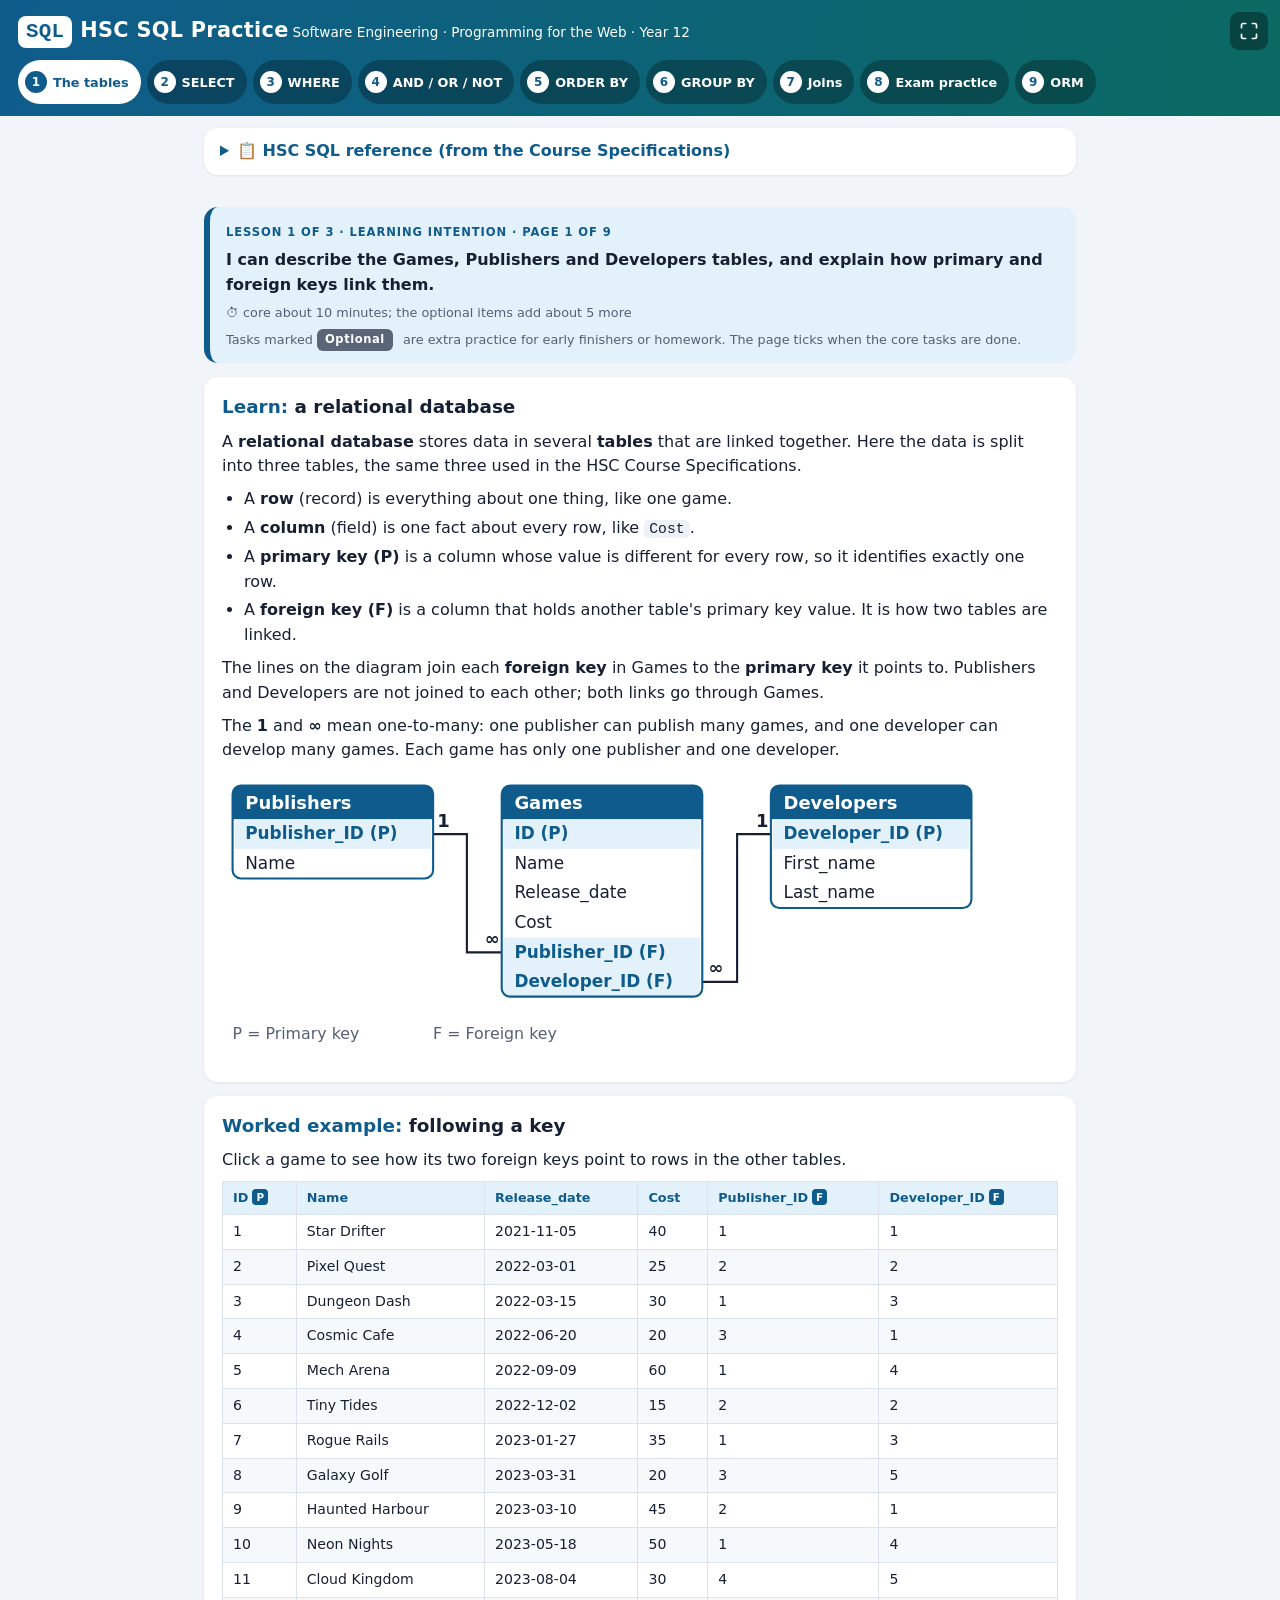
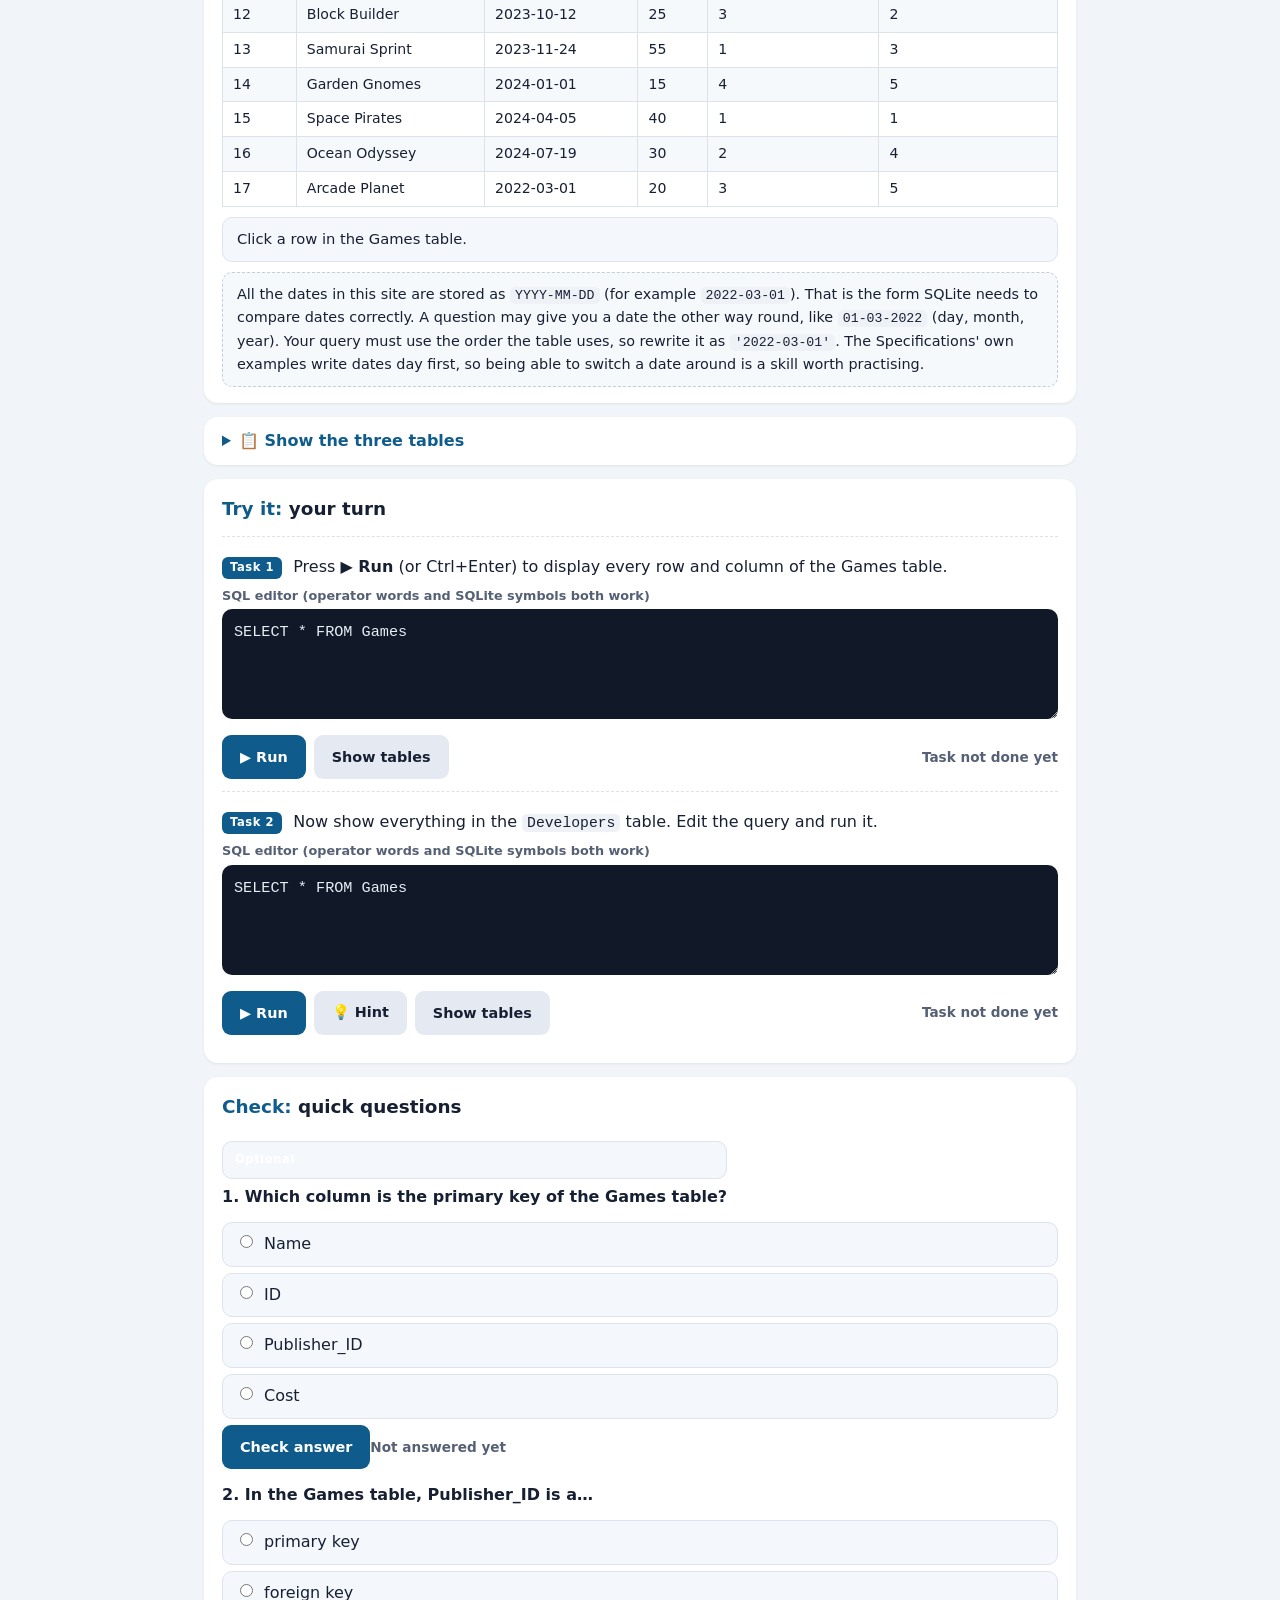
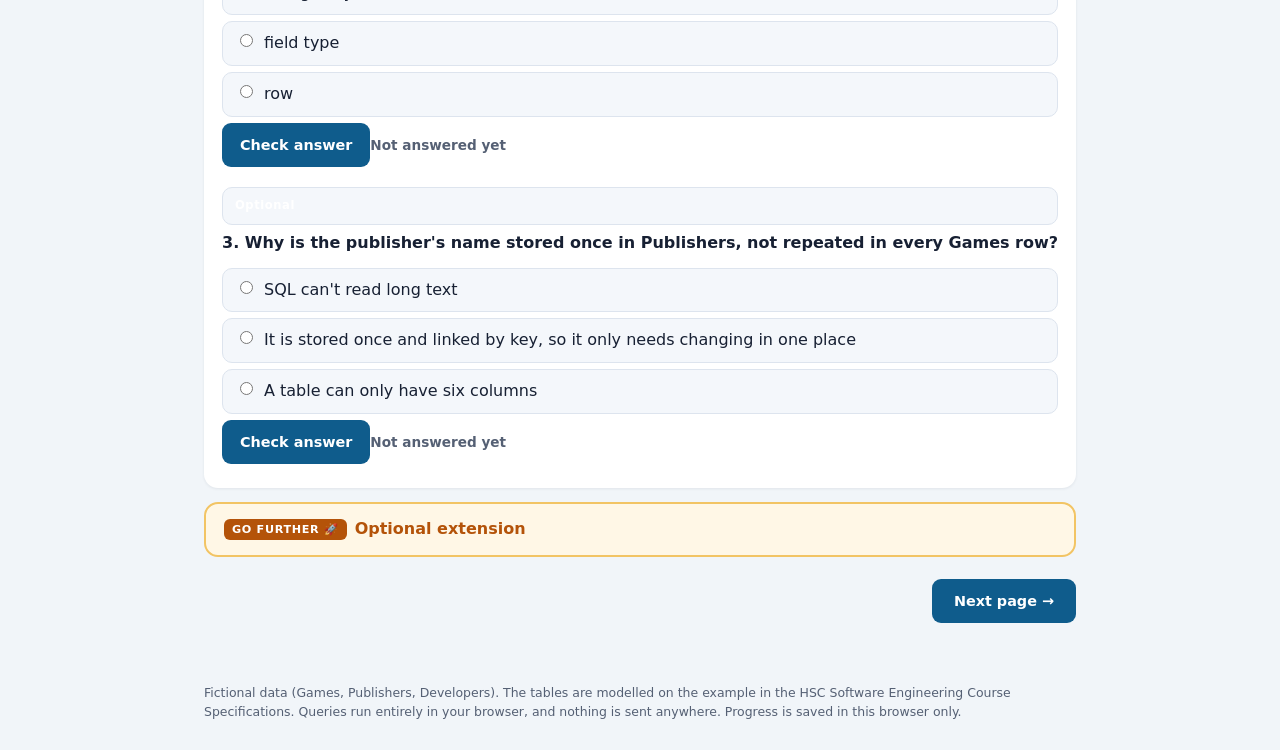
==== commit 2ad9e7ec: "Updated with fixes Updated with fixes Identified by student on first use" ====
--- a/index.html
+++ b/index.html
@@ -266,7 +266,7 @@
         { ID: 11, Name: "Cloud Kingdom", Release_date: "2023-08-04", Cost: 30, Publisher_ID: 4, Developer_ID: 5 },
         { ID: 12, Name: "Block Builder", Release_date: "2023-10-12", Cost: 25, Publisher_ID: 3, Developer_ID: 2 },
         { ID: 13, Name: "Samurai Sprint", Release_date: "2023-11-24", Cost: 55, Publisher_ID: 1, Developer_ID: 3 },
-        { ID: 14, Name: "Garden Gnomes", Release_date: "2024-02-16", Cost: 15, Publisher_ID: 4, Developer_ID: 5 },
+        { ID: 14, Name: "Garden Gnomes", Release_date: "2024-01-01", Cost: 15, Publisher_ID: 4, Developer_ID: 5 },
         { ID: 15, Name: "Space Pirates", Release_date: "2024-04-05", Cost: 40, Publisher_ID: 1, Developer_ID: 1 },
         { ID: 16, Name: "Ocean Odyssey", Release_date: "2024-07-19", Cost: 30, Publisher_ID: 2, Developer_ID: 4 },
         { ID: 17, Name: "Arcade Planet", Release_date: "2022-03-01", Cost: 20, Publisher_ID: 3, Developer_ID: 5 }
@@ -443,6 +443,13 @@
         if (eatK("OFFSET")) { var on2 = peek(); if (on2.t !== "num") near("OFFSET needs a number."); p++; q.offset = on2.v; }
       }
       if (isSym(peek(), ";")) p++;
+      var tx = peek();
+      if (tx.t === "id" && ["WHERE", "GROUP", "HAVING", "ORDER", "FROM", "LIMIT"].indexOf(tx.v.toUpperCase()) !== -1) {
+        var last = q.limit !== null ? "LIMIT" : q.order.length ? "ORDER BY" : q.having ? "HAVING" : q.group.length ? "GROUP BY" : q.where ? "WHERE" : "FROM";
+        var thisOne = tx.v.toUpperCase() === "GROUP" ? "GROUP BY" : tx.v.toUpperCase() === "ORDER" ? "ORDER BY" : tx.v.toUpperCase();
+        if (thisOne === last) fail("You can only have one " + thisOne + " in a query. To use two conditions, join them with AND (or OR) inside the one WHERE.");
+        fail("Your " + thisOne + " comes after the " + last + ", but the clauses must always go in this order: SELECT, FROM, WHERE, GROUP BY, ORDER BY. Move the " + thisOne + " to the right place.");
+      }
       if (peek().t !== "eof") near();
       return q;
     }
@@ -584,9 +591,7 @@
   }
   function hasAgg(n) { var f = false; walk(n, function (x) { if (x.k === "agg") f = true; }); return f; }
   function isNumStr(s) { return /^\s*[-+]?(\d+\.?\d*|\.\d+)\s*$/.test(s); }
-  var DMY = /^(\d{1,2})\/(\d{1,2})\/(\d{4})$/, ISO = /^(\d{4})-(\d{2})-(\d{2})$/;
-  function dmyToIso(v) { var m = DMY.exec(v); return m ? m[3] + "-" + ("0" + m[2]).slice(-2) + "-" + ("0" + m[1]).slice(-2) : null; }
-  function isoToDmy(v) { var m = ISO.exec(v); return m ? m[3] + "/" + m[2] + "/" + m[1] : null; }
+  var ISO = /^(\d{4})-(\d{2})-(\d{2})$/, DATELIKE = /^\d{1,4}[-\/.]\d{1,2}[-\/.]\d{1,4}$/;
 
   /* ---------------- engine ---------------- */
   function createEngine(db) {
@@ -674,8 +679,8 @@
       }
       function convertDates(node, colSide, litSide) {
         if (colSide.k === "col" && colSide.ctype === "date" && litSide.k === "str") {
-          var iso = dmyToIso(litSide.v);
-          if (iso) { litSide.v = iso; litSide.wasDmy = true; notes.dmyDate = true; }
+          if (!ISO.test(litSide.v) && DATELIKE.test(litSide.v))
+            fail("The date '" + litSide.v + "' is not in the order this table uses. Dates in this database are stored year first, as YYYY-MM-DD, like '2022-03-01'. Rewrite the date in that order. (Real SQLite gives no error here. It quietly returns the wrong rows, so this site stops you to make sure you notice.)");
         }
       }
 
@@ -897,10 +902,24 @@
         if (x.k === "and" || x.k === "or") [x.l, x.r].forEach(function (y) { if (y.k === "num" || y.k === "str" || y.k === "col") bareOp = true; });
         if (x.k === "not" && (x.e.k === "num" || x.e.k === "str" || x.e.k === "col")) bareOp = true;
       }); });
+      var allConds = [q.where, q.having].concat(q.joinOn);
+      var likeNoWild = false, containsPct = false, unquotedDate = false, linked = false;
+      function constOnly(n) { return n.k === "num" || ((n.k === "bin" || n.k === "neg") && [n.l, n.r, n.e].filter(Boolean).every(constOnly)); }
+      allConds.forEach(function (c) { walk(c, function (x) {
+        if (x.k === "like" && !x.word && x.r.k === "str" && !/[%_]/.test(x.r.v)) likeNoWild = true;
+        if (x.k === "like" && x.word && x.r.k === "str" && /%/.test(x.r.v)) containsPct = true;
+        if ((x.k === "cmp" || x.k === "between") && x.l.k === "col" && x.l.ctype === "date") {
+          [x.r, x.lo, x.hi].filter(Boolean).forEach(function (o) { if (constOnly(o)) unquotedDate = true; });
+        }
+        if (x.k === "cmp" && x.op === "=" && x.l.k === "col" && x.r.k === "col" && x.l.src !== x.r.src) linked = true;
+      }); });
+      if (scope.length > 1 && !linked) rn.push("Nothing matches the keys of these tables, so every row of one table has been paired with every row of the other: " + total + " rows (a cartesian product). Add a WHERE condition that matches a foreign key to the primary key it points to, like Games.Publisher_ID = Publishers.Publisher_ID.");
+      if (likeNoWild) rn.push("LIKE without a % only matches the whole value. Put a % at each end to mean 'anywhere in the text', like LIKE '%Star%'.");
+      if (containsPct) rn.push("CONTAINS already means 'anywhere in the text', so leave the % out. (The % is for LIKE.)");
+      if (unquotedDate) rn.push("A date without quotes, like 2024-01-01, is worked out as a subtraction (2024 - 1 - 1 = 2022), so it does not compare with the dates in the table. Dates are text, so put them in single quotes: '2024-01-01'.");
       if (bareOp) rn.push("Each side of AND, OR or NOT needs a full condition, like Cost = 15 OR Cost = 60. A bare value such as 'OR 60' is not a comparison. SQLite treats any number except 0 as true, so the condition is always true and the rows you expect do not get filtered.");
       if (notes.curly) rn.push("Your query had curly quote marks (‘ ’), probably copied from a PDF. This site fixed them, but SQL needs plain straight quotes: '");
       if (notes.doubleQuote) rn.push("Text values go in single quotes ('like this'), not double quotes.");
-      if (notes.dmyDate) rn.push("A date written like '01/03/2022' is how the Course Specifications write it in their example, and this site understood it. Real SQLite compares dates as plain text, so that form would give wrong rows. In your Codespace store and search dates as YYYY-MM-DD, like '2022-03-01'.");
       if (notes.bareColumn) rn.push("You mixed an aggregate (like COUNT or SUM) with a plain field but did not use GROUP BY. SQLite runs it anyway and shows one arbitrary row, which is misleading. HSC answers need GROUP BY.");
       return { cols: items.map(function (i) { return i.name; }), rows: rows, notes: rn, ast: q, fmt: fmt, cartesian: total };
     }
@@ -919,16 +938,7 @@
       return PREC[n.k] || 9;
     }
 
-    function pLit(n, mode, dateCtx) {
-      if (n.k === "str") {
-        if (dateCtx) {
-          if (mode === "hsc" && ISO.test(n.v)) return quote(isoToDmy(n.v));
-          if (mode === "sqlite" && DMY.test(n.v)) return quote(dmyToIso(n.v));
-        }
-        return quote(n.v);
-      }
-      return null;
-    }
+    function pLit(n) { return n.k === "str" ? quote(n.v) : null; }
     function isDateCol(n) { return n.k === "col" && n.ctype === "date"; }
 
     function pExpr(n, mode, parentLevel) {
@@ -1031,12 +1041,6 @@
           if (n.k === "cmp") {
             if (n.form === "sym") { add(symbols, n.op); change(toHsc, SYM[n.op], WORD[n.op]); }
             else { add(words, WORD[n.op]); change(toSqlite, WORD[n.op], SYM[n.op]); }
-            [[n.l, n.r], [n.r, n.l]].forEach(function (pr) {
-              if (isDateCol(pr[0]) && pr[1].k === "str") {
-                if (pr[1].wasDmy) change(toSqlite, "'" + isoToDmy(pr[1].v) + "'", "'" + pr[1].v + "'");
-                else if (ISO.test(pr[1].v)) change(toHsc, "'" + pr[1].v + "'", "'" + isoToDmy(pr[1].v) + "'");
-              }
-            });
           }
           if (n.k === "like") {
             if (n.word) {
@@ -1089,14 +1093,46 @@
     return cache[cfg.key];
   }
 
+  /* Work out WHY a result is wrong by comparing the shape of the student's query with the reference answer's, so the
+     message can teach instead of only counting rows. */
+  function walkN(n, fn) { if (!n) return; fn(n); ["l", "r", "e", "lo", "hi", "arg"].forEach(function (k) { if (n[k]) walkN(n[k], fn); }); }
+  function aggFns(ast) { var s = []; ast.items.forEach(function (i) { walkN(i.expr, function (x) { if (x.k === "agg" && s.indexOf(x.fn) === -1) s.push(x.fn); }); }); return s; }
+  function keysLinked(ast) {
+    var f = false;
+    [ast.where].concat(ast.joinOn).forEach(function (e) { walkN(e, function (x) { if (x.k === "cmp" && x.op === "=" && x.l.k === "col" && x.r.k === "col" && x.l.src !== x.r.src) f = true; }); });
+    return f;
+  }
+  var NAMES = { COUNT: "COUNT (counts the rows)", SUM: "SUM (adds the values)", AVG: "AVG (the average)", MAX: "MAX (the largest value)", MIN: "MIN (the smallest value)" };
+  function diagnose(exp, res, query, more) {
+    var e = exp.ast, s = res.ast, out = [];
+    var eAgg = aggFns(e), sAgg = aggFns(s);
+    if (e.group.length && !s.group.length)
+      out.push(s.items.length && sAgg.length && res.rows.length === 1
+        ? "You have a calculation (" + sAgg.join(", ") + ") but no GROUP BY, so SQL worked it out once for the whole table. This task wants one row for each group, so add GROUP BY followed by the field to group by."
+        : "This task needs one row for each group, so add a GROUP BY line followed by the field to group by.");
+    var missing = eAgg.filter(function (f) { return sAgg.indexOf(f) === -1; });
+    if (missing.length) out.push("This task needs the " + missing.map(function (f) { return NAMES[f]; }).join(" and ") + " function. Put it in the SELECT line.");
+    if (e.from.length > 1 && s.from.length < e.from.length)
+      out.push("This task needs data from " + e.from.length + " tables. List all of them after FROM, then match each foreign key to its primary key in WHERE.");
+    else if (e.from.length > 1 && !keysLinked(s))
+      out.push("The tables are not matched up. Add a WHERE condition that matches each foreign key to the primary key it points to.");
+    if (e.where && !s.where && !s.joinOn.length && !e.group.length && e.from.length === 1) out.push("Your query has no WHERE, so it returns every row. This task only wants some of the rows, so add a WHERE condition.");
+    if (!out.length) {
+      if (more === "more") out.push("You have too many rows, so your conditions are letting extra rows through. Check whether a condition is missing, whether OR should be AND, and whether brackets are needed.");
+      else if (more === "fewer") out.push("You have too few rows, so your conditions are too strict. Check whether AND should be OR, and whether a boundary needs >= or <= instead of > or < (words like 'on or after' and 'at least' include the value itself).");
+      else out.push("Check each condition: the field name, the operator, and that text and dates are in single quotes (dates year first).");
+    }
+    return out.join(" ");
+  }
+
   function normalise(q) { return q.replace(/\s+/g, " ").trim().toUpperCase(); }
 
   function checkTask(eng, cfg, query, res) {
     var exp = expectedFor(eng, cfg), n = exp.cols.length;
     if (res.cols.length !== n)
-      return { ok: false, msg: "Your result has " + res.cols.length + " column" + (res.cols.length === 1 ? "" : "s") + ", but this task needs " + n + (cfg.alias ? " (" + cfg.alias.filter(Boolean).join(", ") + ")" : "") + "." };
+      return { ok: false, msg: "Your result has " + res.cols.length + " column" + (res.cols.length === 1 ? "" : "s") + ", but this task needs " + n + (cfg.alias ? " (" + cfg.alias.filter(Boolean).join(", ") + ")" : "") + ". The columns are the fields and calculated values you list after SELECT, so check which ones the task asks for." };
     if (res.rows.length !== exp.rows.length)
-      return { ok: false, msg: "Your query returned " + res.rows.length + " row" + (res.rows.length === 1 ? "" : "s") + ", but this task needs " + exp.rows.length + ". " + (cfg.rowHint || "") + (cfg.hintIf ? " " + cfg.hintIf(query) : "") };
+      return { ok: false, msg: "Your query returned " + res.rows.length + " row" + (res.rows.length === 1 ? "" : "s") + ", but this task needs " + exp.rows.length + ". " + diagnose(exp, res, query, res.rows.length > exp.rows.length ? "more" : "fewer") + (cfg.rowHint ? " " + cfg.rowHint : "") + (cfg.hintIf ? " " + cfg.hintIf(query) : "") };
     var want = sortedKeys(eng, exp.rows), perm = null, aligned = res.rows;
     if (!sameMultiset(sortedKeys(eng, res.rows), want)) {
       var found = null;
@@ -1104,7 +1140,7 @@
         if (sameMultiset(sortedKeys(eng, res.rows.map(function (r) { return pick(r, p); })), want)) { found = p; return true; }
         return false;
       });
-      if (!found) return { ok: false, msg: "The right number of rows, but some of the values aren't right. Check your conditions (and any text in quotes). " + (cfg.rowHint || "") + (cfg.hintIf ? " " + cfg.hintIf(query) : "") };
+      if (!found) return { ok: false, msg: "The right number of rows, but they are not the right rows. " + diagnose(exp, res, query, "same") + (cfg.rowHint ? " " + cfg.rowHint : "") + (cfg.hintIf ? " " + cfg.hintIf(query) : "") };
       if (cfg.colOrder) return { ok: false, msg: "Right data, but the columns are in a different order. This task wants them in the order the question lists them." };
       perm = found; aligned = res.rows.map(function (r) { return pick(r, found); });
     }
@@ -1122,7 +1158,7 @@
     var req = (cfg.requires || []).filter(function (r) { return !r.re.test(q); })[0];
     if (req) return { ok: false, msg: req.msg };
     var areq = (cfg.astRequires || []).filter(function (r) { return !r.test(res.ast); })[0];
-    if (areq) return { ok: false, msg: areq.msg };
+    if (areq) return { ok: false, msg: areq.msg + (areq.how ? " How to do it: " + areq.how : "") };
     if (cfg.mode) {
       var a = eng.analyse(res.ast);
       if (cfg.mode === "toHsc") {
@@ -1131,7 +1167,6 @@
       }
       if (cfg.mode === "toSqlite") {
         if (a.usesWords) return { ok: false, msg: "Same result here, but a real SQLite database would reject the words (" + a.words.join(", ") + "). Use symbols or LIKE instead." };
-        if (a.toSqlite.length) return { ok: false, msg: "Same result here, but SQLite compares dates as text, so write dates as YYYY-MM-DD, like '2023-06-30'." };
       }
     }
     return { ok: true, msg: cfg.success || "Correct, task complete!" };
@@ -1157,12 +1192,19 @@
     w(ast.where); w(ast.having); ast.joinOn.forEach(w); ast.order.forEach(function (o) { w(o.expr); });
     return found;
   }
-  var NEEDS_GROUP = [{ test: function (ast) { return ast.group.length > 0; }, msg: "The rows are right, but this task needs you to use GROUP BY." }];
+  var NEEDS_GROUP = [{ test: function (ast) { return ast.group.length > 0; }, msg: "The rows are right, but the aim of this task is to practise GROUP BY.", how: "GROUP BY makes one row for each different value in a field. After FROM (and WHERE, if you have one) write GROUP BY and then the field you want one row for each of, for example GROUP BY Publisher_ID. Then put the calculated value, like COUNT (ID), in the SELECT line." }];
+  var FN_HOW = {
+    COUNT: "COUNT (field) counts the rows. Put it in the SELECT line, like SELECT COUNT (ID) AS Total_games, and use AS to give it the heading the task asks for.",
+    SUM: "SUM (field) adds up all the values in a field. Put it in the SELECT line, like SELECT SUM (Cost) AS Total_cost.",
+    AVG: "AVG (field) works out the average of the values in a field. Put it in the SELECT line, like SELECT AVG (Cost) AS Average_cost.",
+    MAX: "MAX (field) finds the largest value. Put it in the SELECT line, like MAX (Cost) AS Highest_cost, next to the field you are grouping by."
+  };
   function needsFn(fn, why) {
-    return [{ test: function (ast) { return anyNode(ast, function (n) { return n.k === "agg" && n.fn === fn; }); }, msg: "The result looks right, but this task needs the " + fn + " function" + (why ? " (" + why + ")" : "") + "." }];
-  }
-  var NEEDS_NOT = [{ test: function (ast) { return anyNode(ast, function (n) { return n.k === "not"; }); }, msg: "The rows are right, but this task wants you to use NOT in front of a condition." }];
-  var NEEDS_QUOTED_DATE = [{ test: function (ast) { return anyNode(ast, function (n) { return n.k === "str" && /^[0-9]{1,4}[-\/][0-9]{1,2}[-\/][0-9]{1,4}$/.test(n.v); }); }, msg: "The rows are right, but dates are text, so write the date in single quotes, like '2024-01-01'." }];
+    return [{ test: function (ast) { return anyNode(ast, function (n) { return n.k === "agg" && n.fn === fn; }); }, msg: "The result looks right, but the aim of this task is to practise the " + fn + " function" + (why ? " (" + why + ")" : "") + ".", how: FN_HOW[fn] }];
+  }
+  var NEEDS_JOIN = [{ test: function (ast) { return ast.from.length > 1; }, msg: "The rows are right, but the aim of this task is to practise joining two tables, not to type in the publisher's ID number.", how: "List both tables after FROM, separated by a comma (FROM Games, Publishers). Then in WHERE match the foreign key to the primary key it points to (Games.Publisher_ID = Publishers.Publisher_ID), and join your other condition to it with AND. Use the publisher's name from the Publishers table for the filter." }];
+  var NEEDS_NOT = [{ test: function (ast) { return anyNode(ast, function (n) { return n.k === "not"; }); }, msg: "The rows are right, but the aim of this task is to practise the logical operator NOT (writing NOT EQUAL TO or a > comparison gets the same rows a different way).", how: "Write the condition for the rows you do NOT want, put it in brackets, and put NOT in front of the brackets. Here the rows you don't want are publisher 1 or publisher 2, so it is NOT ( Publisher_ID = 1 OR Publisher_ID = 2 ). You can also write NOT Publisher_ID = 1 AND NOT Publisher_ID = 2." }];
+  var NEEDS_QUOTED_DATE = [{ test: function (ast) { return anyNode(ast, function (n) { return n.k === "str" && /^[0-9]{1,4}[-\/][0-9]{1,2}[-\/][0-9]{1,4}$/.test(n.v); }); }, msg: "The rows are right, but dates are text, so the date has to be in single quotes.", how: "Write the date year first (the order the table uses) inside single quotes, for example Release_date >= '2024-01-01'." }];
   var BRACKET_HINT = function (q) {
     return /\bOR\b/i.test(q) && /\bAND\b/i.test(q) && q.indexOf("(") === -1
       ? "You have both AND and OR but no brackets. AND is worked out before OR, so use brackets to group the OR part." : "";
@@ -1252,7 +1294,7 @@
       { h: "Worked example: following a key", html:
         "<p>Click a game to see how its two foreign keys point to rows in the other tables.</p>" +
         "<div class='tablewrap' id='explore-games'></div><div class='infopanel' id='explore-info'>Click a row in the Games table.</div>" +
-        "<div class='annot'>All the dates in this site are stored as <code>YYYY-MM-DD</code> (for example <code>2022-03-01</code>). That is the form SQLite needs to compare dates correctly. In an HSC exam you will see dates written like <code>01/03/2022</code>, and this site accepts that form too.</div>" }
+        "<div class='annot'>All the dates in this site are stored as <code>YYYY-MM-DD</code> (for example <code>2022-03-01</code>). That is the form SQLite needs to compare dates correctly. A question may give you a date the other way round, like <code>01-03-2022</code> (day, month, year). Your query must use the order the table uses, so rewrite it as <code>'2022-03-01'</code>. The Specifications' own examples write dates day first, so being able to switch a date around is a skill worth practising.</div>" }
     ],
     tasks: [
       { key: "p1t1", text: "Press <strong>▶ Run</strong> (or Ctrl+Enter) to display every row and column of the Games table.", q: "SELECT * FROM Games", sol: "SELECT * FROM Games" },
@@ -1289,7 +1331,8 @@
         "<pre class='code'>SELECT   the field(s) or calculated values to be displayed\nFROM     the table(s) to be used\nWHERE    the search criteria\nGROUP BY the field(s) used to group the returned rows\nORDER BY the field(s) that determine the sequence of the displayed results</pre>" +
         "<ul><li><span class='kw'>SELECT</span> lists the fields to show, separated by commas. <code>*</code> means every field.</li>" +
         "<li><span class='kw'>FROM</span> names the table the fields come from.</li>" +
-        "<li>The fields come out in the order you list them.</li></ul>" },
+        "<li>The fields come out in the order you list them.</li>" +
+        "<li>The clauses always go in the same order, even when some are left out: SELECT, FROM, WHERE, GROUP BY, ORDER BY. Put one in the wrong place and the query will not run.</li></ul>" },
       { h: "Worked example: choosing fields", html:
         "<p>Run each one and compare the results. Same table, different fields.</p>" +
         "<div class='runner' data-runner='p2w0'></div>" +
@@ -1348,7 +1391,7 @@
         "<tr><td><span class='hw'>CONTAINS</span></td><td><span class='sy'>LIKE '%text%'</span></td><td><code>Name LIKE '%Star%'</code></td></tr>" +
         "<tr><td><span class='hw'>DOES NOT CONTAIN</span></td><td><span class='sy'>NOT LIKE '%text%'</span></td><td><code>Name NOT LIKE '%Star%'</code></td></tr></table>" +
         "<ul><li><strong>Text values</strong> go in single quotes: <code>'Pixel Quest'</code>. Numbers do not.</li>" +
-        "<li><strong>Dates</strong> are text. In SQLite write them as <code>'2024-01-01'</code>. The Specifications' example writes dates like <code>'01/01/2024'</code>, which this site accepts too (real SQLite would not compare that form correctly).</li>" +
+        "<li><strong>Dates</strong> are text, and this table stores them <strong>year first</strong>: <code>YYYY-MM-DD</code>. In a query write them in single quotes in that same order, like <code>'2024-01-01'</code>. A question may give a date as DD-MM-YYYY (<code>01-01-2024</code>), so you have to turn it around yourself. If the order doesn't match the table, the rows come out wrong (this site stops you with a message).</li>" +
         "<li>The % in <code>LIKE '%Star%'</code> means &quot;anything, or nothing&quot;.</li>" +
         "<li><strong>Capital letters:</strong> <code>=</code> is case-sensitive, so <code>Name = 'pixel quest'</code> finds nothing. <code>LIKE</code> (and so CONTAINS) ignores upper and lower case.</li></ul>" },
       { h: "Worked example: the same query two ways", html:
@@ -1356,16 +1399,25 @@
         "<p><strong>Operator words:</strong></p><div class='runner' data-runner='p3w1'></div>" +
         "<p><strong>SQLite symbols:</strong></p><div class='runner' data-runner='p3w2'></div>" +
         "<p class='annot'>Notice that after you run one, the panel under it shows the other style. In a real SQLite database (like your Codespace) the word version gives a <em>syntax error</em>.</p>" }
+      ,
+      { h: "Worked examples: three new ideas, one at a time", html:
+        "<p>Run each one. They show the three things students most often get wrong in WHERE.</p>" +
+        "<p><strong>1. Text goes in single quotes.</strong> Change <code>'Pixel Quest'</code> to <code>'Star Drifter'</code> and run it again.</p><div class='runner' data-runner='p3w3'></div>" +
+        "<p><strong>2. % means &quot;anything, or nothing&quot;.</strong> <code>LIKE '%Star%'</code> finds any name with Star anywhere inside it. (Words version: <code>CONTAINS 'Star'</code>, with no % needed.) Try removing the two % signs and see what happens.</p><div class='runner' data-runner='p3w4'></div>" +
+        "<p><strong>3. Dates are text, so they go in quotes too,</strong> and the table stores them year first.</p><div class='runner' data-runner='p3w5'></div>" }
     ],
     runners: {
       p3w1: { q: "SELECT Name, Cost\nFROM Games\nWHERE Cost GREATER THAN 40" },
-      p3w2: { q: "SELECT Name, Cost\nFROM Games\nWHERE Cost > 40" }
+      p3w2: { q: "SELECT Name, Cost\nFROM Games\nWHERE Cost > 40" },
+      p3w3: { q: "SELECT Name, Cost\nFROM Games\nWHERE Name = 'Pixel Quest'" },
+      p3w4: { q: "SELECT Name\nFROM Games\nWHERE Name LIKE '%Star%'" },
+      p3w5: { q: "SELECT Name, Release_date\nFROM Games\nWHERE Release_date >= '2024-01-01'" }
     },
     tasks: [
       { key: "p3t1", text: "Show the <code>Name</code> and <code>Cost</code> of games that cost exactly 20.", q: "SELECT Name, Cost\nFROM Games\nWHERE", sol: "SELECT Name, Cost FROM Games WHERE Cost = 20", hint: "WHERE Cost EQUALS 20, or WHERE Cost = 20." },
       { key: "p3t2", text: "Show the <code>Name</code> of every game whose name <strong>contains</strong> the letters <code>er</code>.", q: "", sol: "SELECT Name FROM Games WHERE Name LIKE '%er%'", hint: "WHERE Name CONTAINS 'er', or WHERE Name LIKE '%er%'. Remember the single quotes." },
       { key: "p3t3", text: "Show the <code>Name</code> and <code>Publisher_ID</code> of every game that was <strong>not</strong> published by publisher 1.", q: "", sol: "SELECT Name, Publisher_ID FROM Games WHERE Publisher_ID <> 1", hint: "NOT EQUAL TO, or <>." },
-      { key: "p3t4", text: "Show the <code>Name</code> and <code>Release_date</code> of games released <strong>on or after 1 January 2024</strong>.", q: "", sol: "SELECT Name, Release_date FROM Games WHERE Release_date >= '2024-01-01'", astRequires: NEEDS_QUOTED_DATE, hint: "GREATER THAN OR EQUAL TO, or >=. The date goes in single quotes, like '2024-01-01' or '01/01/2024'." }
+      { key: "p3t4", text: "Show the <code>Name</code> and <code>Release_date</code> of games released <strong>on or after 01-01-2024</strong> (DD-MM-YYYY).", q: "", sol: "SELECT Name, Release_date FROM Games WHERE Release_date >= '2024-01-01'", astRequires: NEEDS_QUOTED_DATE, hint: "GREATER THAN OR EQUAL TO, or >=. The table stores dates year first, so turn the date around: '2024-01-01', in single quotes." }
     ],
     checks: [
       { key: "p3q1", legend: "Which condition finds games that cost <strong>at least</strong> $40?", options: [
@@ -1399,16 +1451,26 @@
         "<p><strong>AND is worked out before OR</strong>, like multiplying before adding. Brackets make your meaning clear and override that order.</p>" +
         "<p>For a date range, use AND with two conditions. This is the pattern from the Course Specifications' first example, with the dates written the way SQLite needs them:</p>" +
         "<pre class='code'>WHERE Release_date &gt;= '2022-03-01' AND Release_date &lt;= '2023-03-31'</pre>" },
-      { h: "Worked example", html:
-        "<div class='runner' data-runner='p4w1'></div>" }
-    ],
-    runners: { p4w1: { q: "SELECT Name, Cost, Publisher_ID\nFROM Games\nWHERE Cost GREATER THAN OR EQUAL TO 40 AND Publisher_ID EQUALS 1" } },
+      { h: "Worked examples", html:
+        "<p><strong>1. AND</strong>: both conditions must be true.</p><div class='runner' data-runner='p4w1'></div>" +
+        "<p><strong>2. OR</strong>: either condition can be true. Notice that each side of OR is a complete condition, with its own field name.</p><div class='runner' data-runner='p4w2'></div>" +
+        "<p><strong>3. NOT</strong>: keeps the rows that do <em>not</em> match. Read <code>NOT Cost = 20</code> as &quot;not (cost equals 20)&quot;.</p><div class='runner' data-runner='p4w3'></div>" +
+        "<p><strong>3b. NOT in front of brackets</strong> turns a whole OR condition around. This keeps every game that is <em>neither</em> 15 <em>nor</em> 60. Read it as &quot;not (15 or 60)&quot;.</p><div class='runner' data-runner='p4w6'></div>" +
+        "<p><strong>4. Brackets change the answer.</strong> These two queries differ only by brackets. Run both and compare the number of rows (9, then 2). Without brackets the AND is worked out first, so every publisher 1 game comes back.</p>" +
+        "<div class='runner' data-runner='p4w4'></div><div class='runner' data-runner='p4w5'></div>" }
+    ],
+    runners: { p4w1: { q: "SELECT Name, Cost, Publisher_ID\nFROM Games\nWHERE Cost GREATER THAN OR EQUAL TO 40 AND Publisher_ID EQUALS 1" },
+      p4w2: { q: "SELECT Name, Cost\nFROM Games\nWHERE Cost = 15 OR Cost = 60" },
+      p4w3: { q: "SELECT Name, Cost\nFROM Games\nWHERE NOT Cost = 20" },
+      p4w6: { q: "SELECT Name, Cost\nFROM Games\nWHERE NOT (Cost = 15 OR Cost = 60)" },
+      p4w4: { q: "SELECT Name, Cost, Publisher_ID\nFROM Games\nWHERE Publisher_ID = 1 OR Publisher_ID = 2 AND Cost < 30" },
+      p4w5: { q: "SELECT Name, Cost, Publisher_ID\nFROM Games\nWHERE (Publisher_ID = 1 OR Publisher_ID = 2) AND Cost < 30" } },
     tasks: [
       { key: "p4t1", text: "Show the <code>Name</code> and <code>Cost</code> of games that cost <strong>30 or more</strong> <em>and</em> were published by publisher 1.", q: "", sol: "SELECT Name, Cost FROM Games WHERE Cost >= 30 AND Publisher_ID = 1" },
       { key: "p4t2", text: "Show the <code>Name</code> and <code>Release_date</code> of games released <strong>during 2023</strong> (1 January to 31 December).", q: "", sol: "SELECT Name, Release_date FROM Games WHERE Release_date >= '2023-01-01' AND Release_date <= '2023-12-31'", hint: "Two conditions joined by AND: on or after 1 January, and on or before 31 December." },
       { key: "p4t3", text: "Show the <code>Name</code> and <code>Cost</code> of games that cost exactly 15 <em>or</em> exactly 60.", q: "", sol: "SELECT Name, Cost FROM Games WHERE Cost = 15 OR Cost = 60", hint: "Cost can't be 15 and 60 at once, so which operator do you need?" },
-      { key: "p4t4", text: "Show the <code>Name</code>, <code>Cost</code> and <code>Publisher_ID</code> of games from publisher 1 <em>or</em> publisher 2 that cost <strong>less than 30</strong>.", q: "", sol: "SELECT Name, Cost, Publisher_ID FROM Games WHERE (Publisher_ID = 1 OR Publisher_ID = 2) AND Cost < 30", hintIf: BRACKET_HINT },
-      { key: "p4t5", text: "Show the <code>Name</code> and <code>Publisher_ID</code> of games that are <strong>not</strong> from publisher 1 and <strong>not</strong> from publisher 2. Use <code>NOT</code>.", q: "", sol: "SELECT Name, Publisher_ID FROM Games WHERE NOT (Publisher_ID = 1 OR Publisher_ID = 2)", astRequires: NEEDS_NOT, hint: "NOT ( ... OR ... )" }
+      { key: "p4t4", text: "Show the <code>Name</code>, <code>Cost</code> and <code>Publisher_ID</code> of games from publisher 1 <em>or</em> publisher 2 that cost <strong>less than 30</strong>.", q: "", sol: "SELECT Name, Cost, Publisher_ID FROM Games WHERE (Publisher_ID = 1 OR Publisher_ID = 2) AND Cost < 30", hintIf: BRACKET_HINT, hint: "Do it in two steps. Step 1: the publisher part is an OR, so put it in brackets: ( Publisher_ID = 1 OR Publisher_ID = 2 ). Step 2: join the cost condition to the brackets with AND. Without the brackets the AND is worked out first and you get too many rows (worked example 4 shows the difference)." },
+      { key: "p4t5", text: "Show the <code>Name</code> and <code>Publisher_ID</code> of games that are <strong>not</strong> from publisher 1 and <strong>not</strong> from publisher 2. <code>NOT</code> is one of the three logical operators (AND, OR, NOT), so this task practises using it. Look at worked examples 3 and 3b above: NOT can go in front of a whole bracketed condition.", q: "", sol: "SELECT Name, Publisher_ID FROM Games WHERE NOT (Publisher_ID = 1 OR Publisher_ID = 2)", astRequires: NEEDS_NOT, hint: "Do it in two steps. Step 1: write the condition for the games you want to leave OUT, which is publisher 1 OR publisher 2, inside brackets: ( Publisher_ID = 1 OR Publisher_ID = 2 ). Step 2: put NOT in front of the brackets. The WHERE line then reads WHERE NOT ( ... OR ... )." }
     ],
     checks: [
       { key: "p4q1", legend: "How many rows does <code>WHERE Cost = 15 AND Cost = 60</code> return?", options: [
@@ -1435,20 +1497,22 @@
         "<p>Without ORDER BY, the order of the rows is not guaranteed.</p>" },
       { h: "Worked example", html: "<div class='runner' data-runner='p5w1'></div>" },
       { h: "Worked example: the Course Specifications' query", html:
-        "<p>This is the first example in the Course Specifications. It shows the name and release date of all games released from 1 March 2022 to 31 March 2023, in alphabetical order by name. Run it.</p>" +
+        "<p>This is the first example in the Course Specifications. It shows the name and release date of all games released from 1 March 2022 to 31 March 2023, in alphabetical order by name. This is exactly how it is printed there:</p>" +
+        "<pre class='code'>SELECT Name, Release_date\nFROM Games\nWHERE Release_date &gt;= '01/03/2022' AND Release_date &lt;= '31/03/2023'\nORDER BY Name ASC</pre>" +
+        "<ul><li>It uses the symbols <code>&gt;=</code> and <code>&lt;=</code>, so symbols appear in the Specifications' own examples.</li>" +
+        "<li>It writes the dates day first (<code>'01/03/2022'</code>). Our table stores them year first, so to run it here you have to <strong>turn each date around</strong>: <code>'2022-03-01'</code> and <code>'2023-03-31'</code>. You may have to do the same in an exam, where the question's date order might not match the table.</li>" +
+        "<li>The PDF prints curly quote marks (‘ ’). Copy them into a real SQL editor and you get an error, so always retype them as plain straight quotes <code>'</code>.</li></ul>" +
+        "<p>Here it is with the dates turned around. Run it.</p>" +
         "<div class='runner' data-runner='p5w2'></div>" +
-        "<ul><li>It uses the symbols <code>&gt;=</code> and <code>&lt;=</code>, so symbols appear in the Specifications' own examples.</li>" +
-        "<li>It writes the dates as <code>'01/03/2022'</code> (day, month, year). This site understands that.</li>" +
-        "<li>The PDF prints curly quote marks (‘ ’). Copy them into a real SQL editor and you get an error, so always retype them as plain straight quotes <code>'</code>.</li></ul>" +
-        "<div class='annot'><strong>Try it in real SQLite and it goes wrong.</strong> SQLite stores dates as plain text and compares them letter by letter, so <code>'01/03/2022'</code> does not work as a date range. Run on our data it returns <strong>all 17 games instead of the correct 9</strong>, with no error message. In your Codespace store dates as <code>YYYY-MM-DD</code> and search with <code>'2022-03-01'</code>.</div>" }
+        "<div class='annot'><strong>Try the day-first dates in real SQLite and it goes wrong.</strong> SQLite stores dates as plain text and compares them letter by letter, so <code>'01/03/2022'</code> does not work as a date range. Run on our data it returns <strong>all 17 games instead of the correct 9</strong>, with no error message. This practice site stops you with a message instead, so you notice.</div>" }
     ],
     runners: { p5w1: { q: "SELECT Name, Cost\nFROM Games\nORDER BY Cost DESC" },
-      p5w2: { q: "SELECT Name, Release_date\nFROM Games\nWHERE Release_date >= '01/03/2022' AND Release_date <= '31/03/2023'\nORDER BY Name ASC" } },
+      p5w2: { q: "SELECT Name, Release_date\nFROM Games\nWHERE Release_date >= '2022-03-01' AND Release_date <= '2023-03-31'\nORDER BY Name ASC" } },
     tasks: [
       { key: "p5t1", text: "Show the <code>Name</code> of every game in <strong>alphabetical order</strong> (A to Z).", q: "", sol: "SELECT Name FROM Games ORDER BY Name ASC", ordered: true },
       { key: "p5t2", text: "Show the <code>Name</code> and <code>Cost</code> of every game, <strong>cheapest first</strong>.", q: "", sol: "SELECT Name, Cost FROM Games ORDER BY Cost ASC", ordered: true, orderCols: [1], orderHint: "The rows are right but not in order. Cheapest first means the smallest Cost at the top." },
       { key: "p5t3", text: "Show the <code>Name</code> and <code>Cost</code> of every game, <strong>most expensive first</strong>. Where two games cost the same, put them in alphabetical order of name.", q: "", sol: "SELECT Name, Cost FROM Games ORDER BY Cost DESC, Name ASC", ordered: true, orderHint: "Two sort fields: Cost DESC first, then Name ASC to break ties." },
-      { key: "p5t4", text: "<strong>Using the Specifications' query as a model.</strong> Display the name and cost of all games released from 1 July 2023 to 30 June 2024, with the most expensive first.", q: "", sol: "SELECT Name, Cost FROM Games WHERE Release_date >= '2023-07-01' AND Release_date <= '2024-06-30' ORDER BY Cost DESC", ordered: true, orderHint: "The rows are right but not in order. Most expensive first means DESC on Cost.", hint: "WHERE with two date conditions and AND, then ORDER BY Cost DESC. Write dates as '2023-07-01' or '01/07/2023'." }
+      { key: "p5t4", text: "<strong>Using the Specifications' query as a model.</strong> Display the name and cost of all games released from 01-07-2023 to 30-06-2024 (DD-MM-YYYY), with the most expensive first.", q: "", sol: "SELECT Name, Cost FROM Games WHERE Release_date >= '2023-07-01' AND Release_date <= '2024-06-30' ORDER BY Cost DESC", ordered: true, orderHint: "The rows are right but not in order. Most expensive first means DESC on Cost.", hint: "WHERE with two date conditions and AND, then ORDER BY Cost DESC. The table stores dates year first, so turn each date around: '2023-07-01'." }
     ],
     checks: [
       { key: "p5q1", legend: "Which puts the <strong>highest</strong> cost at the top?", options: [
@@ -1474,21 +1538,25 @@
         "<p><strong>Rule of thumb:</strong> if you SELECT a plain field <em>and</em> an aggregate together, the plain field should be in GROUP BY. (Page 7 shows the one safe exception.)</p>" },
       { h: "Worked examples", html:
         "<p>1. No GROUP BY: one answer for the whole table.</p><div class='runner' data-runner='p6w1'></div>" +
-        "<p>2. With GROUP BY: one answer per publisher.</p><div class='runner' data-runner='p6w2'></div>" +
-        "<p>3. <strong>Forgot GROUP BY?</strong> Run this and read the warning. SQLite doesn't stop you, which is the danger.</p><div class='runner' data-runner='p6w3'></div>" }
+        "<p>2. <strong>What is a group?</strong> Here are the games sorted by publisher. Each block of rows with the same Publisher_ID is one group. GROUP BY turns each block into a single row.</p><div class='runner' data-runner='p6w0'></div>" +
+        "<p>3. With GROUP BY: one answer per publisher (one row per block above).</p><div class='runner' data-runner='p6w2'></div>" +
+        "<p>4. You can sort by the heading you made with AS. Here the publisher with the most games comes first.</p><div class='runner' data-runner='p6w4'></div>" +
+        "<p>5. <strong>Forgot GROUP BY?</strong> Run this and read the warning. SQLite doesn't stop you, which is the danger.</p><div class='runner' data-runner='p6w3'></div>" }
     ],
     runners: {
+      p6w0: { q: "SELECT Publisher_ID, Name\nFROM Games\nORDER BY Publisher_ID" },
+      p6w4: { q: "SELECT Publisher_ID, COUNT (ID) AS Games_published\nFROM Games\nGROUP BY Publisher_ID\nORDER BY Games_published DESC" },
       p6w1: { q: "SELECT COUNT (ID) AS Games_released\nFROM Games" },
       p6w2: { q: "SELECT Publisher_ID, COUNT (ID) AS Games_published\nFROM Games\nGROUP BY Publisher_ID" },
       p6w3: { q: "SELECT Publisher_ID, COUNT (ID) AS Games_published\nFROM Games" }
     },
     tasks: [
-      { key: "p6t1", text: "How many games are there? Show the count with the heading <code>Total_games</code>.", q: "", sol: "SELECT COUNT(ID) AS Total_games FROM Games", alias: ["total_games"], astRequires: needsFn("COUNT", "count the rows") },
-      { key: "p6t2", text: "Show the <strong>total cost</strong> of all the games, headed <code>Total_cost</code>.", q: "", sol: "SELECT SUM(Cost) AS Total_cost FROM Games", alias: ["total_cost"], astRequires: needsFn("SUM") },
-      { key: "p6t3", text: "Show the <strong>average cost</strong> of a game, headed <code>Average_cost</code>.", q: "", sol: "SELECT AVG(Cost) AS Average_cost FROM Games", alias: ["average_cost"], astRequires: needsFn("AVG") },
-      { key: "p6t4", text: "Show each <code>Publisher_ID</code> with the number of games they published, headed <code>Games_published</code>.", q: "", sol: "SELECT Publisher_ID, COUNT(ID) AS Games_published FROM Games GROUP BY Publisher_ID", astRequires: NEEDS_GROUP.concat(needsFn("COUNT")), alias: ["publisher_id", "games_published"] },
-      { key: "p6t5", text: "Show each <code>Publisher_ID</code> with the <strong>highest</strong> cost among their games, headed <code>Highest_cost</code>.", q: "", sol: "SELECT Publisher_ID, MAX(Cost) AS Highest_cost FROM Games GROUP BY Publisher_ID", astRequires: NEEDS_GROUP.concat(needsFn("MAX")), alias: ["publisher_id", "highest_cost"] },
-      { key: "p6t6", text: "Show each <code>Developer_ID</code> with the <strong>total cost</strong> of the games they developed, headed <code>Total</code>, with the biggest total first.", q: "", sol: "SELECT Developer_ID, SUM(Cost) AS Total FROM Games GROUP BY Developer_ID ORDER BY Total DESC", astRequires: NEEDS_GROUP.concat(needsFn("SUM")), ordered: true, alias: ["developer_id", "total"], hint: "GROUP BY Developer_ID, then ORDER BY the total, DESC." }
+      { key: "p6t1", text: "How many games are there? Show the count with the heading <code>Total_games</code>.", q: "", sol: "SELECT COUNT(ID) AS Total_games FROM Games", alias: ["total_games"], astRequires: needsFn("COUNT", "count the rows"), hint: "Use the COUNT function on a field that every game has, such as ID. Worked example 1 above does the same job with a different heading." },
+      { key: "p6t2", text: "Show the <strong>total cost</strong> of all the games, headed <code>Total_cost</code>.", q: "", sol: "SELECT SUM(Cost) AS Total_cost FROM Games", alias: ["total_cost"], astRequires: needsFn("SUM"), hint: "Same pattern as worked example 1, but use SUM on the Cost field." },
+      { key: "p6t3", text: "Show the <strong>average cost</strong> of a game, headed <code>Average_cost</code>.", q: "", sol: "SELECT AVG(Cost) AS Average_cost FROM Games", alias: ["average_cost"], astRequires: needsFn("AVG"), hint: "Same pattern again, but use AVG on the Cost field." },
+      { key: "p6t4", text: "Show each <code>Publisher_ID</code> with the number of games they published, headed <code>Games_published</code>.", q: "", sol: "SELECT Publisher_ID, COUNT(ID) AS Games_published FROM Games GROUP BY Publisher_ID", astRequires: NEEDS_GROUP.concat(needsFn("COUNT")), alias: ["publisher_id", "games_published"], hint: "You want one row for each publisher, so after FROM add GROUP BY Publisher_ID. SELECT Publisher_ID and the COUNT (ID) side by side. Worked example 3 above is almost this exact query." },
+      { key: "p6t5", text: "Show each <code>Publisher_ID</code> with the <strong>highest</strong> cost among their games, headed <code>Highest_cost</code>.", q: "", sol: "SELECT Publisher_ID, MAX(Cost) AS Highest_cost FROM Games GROUP BY Publisher_ID", astRequires: NEEDS_GROUP.concat(needsFn("MAX")), alias: ["publisher_id", "highest_cost"], hint: "Same as the previous task, but use MAX (Cost) instead of COUNT (ID)." },
+      { key: "p6t6", text: "Show each <code>Developer_ID</code> with the <strong>total cost</strong> of the games they developed, headed <code>Total</code>, with the biggest total first.", q: "", sol: "SELECT Developer_ID, SUM(Cost) AS Total FROM Games GROUP BY Developer_ID ORDER BY Total DESC", astRequires: NEEDS_GROUP.concat(needsFn("SUM")), ordered: true, alias: ["developer_id", "total"], hint: "Group by Developer_ID and use SUM (Cost) AS Total. Then add an ORDER BY line and sort by the heading you made with AS, with DESC so the biggest comes first (worked example 4 sorts by a heading)." }
     ],
     checks: [
       { key: "p6q1", legend: "You write <code>SELECT Publisher_ID, COUNT (ID) FROM Games</code>. What is missing?", options: [
@@ -1518,19 +1586,23 @@
         "<li>Without the matching condition, SQL pairs <em>every</em> row with <em>every</em> row: a <strong>cartesian product</strong>.</li>" +
         "<li>When you join and use <code>GROUP BY</code>, you can group by a table's primary key (like <code>Developers.Developer_ID</code>) and still show that table's other fields (<code>First_name</code>, <code>Last_name</code>). Every row in the group has the same developer, so those fields are the same all the way through. The Specifications' second example does exactly this.</li>" +
         "<li>SQLite also accepts <code>JOIN ... ON</code>. It is not in the HSC syntax list, so after you use it the site shows the HSC version.</li></ul>" },
+      { h: "Remember: the keys", html:
+        "<p>From page 1: <code>Games.Publisher_ID</code> is a <strong>foreign key</strong>. It holds a value from <code>Publishers.Publisher_ID</code>, the <strong>primary key</strong> of the Publishers table. A join matches them, so each game lines up with its own publisher. <code>Games.Developer_ID</code> does the same job for Developers.</p>" },
       { h: "Worked examples", html:
         "<p>1. A correct join.</p><div class='runner' data-runner='p7w1'></div>" +
-        "<p>2. <strong>No join condition</strong>. How many rows come back? (17 games × 4 publishers.)</p><div class='runner' data-runner='p7w2'></div>" }
+        "<p>2. <strong>No join condition</strong>. How many rows come back? (17 games × 4 publishers.)</p><div class='runner' data-runner='p7w2'></div>" +
+        "<p>3. <strong>Three tables.</strong> Add the third table to FROM and a second matching condition joined with AND. Read it line by line: line 1 chooses the fields, line 2 lists the three tables, line 3 matches Games to Publishers, line 4 matches Games to Developers.</p><div class='runner' data-runner='p7w3'></div>" }
     ],
     runners: {
       p7w1: { q: "SELECT Games.Name, Publishers.Name AS Publisher\nFROM Games, Publishers\nWHERE Games.Publisher_ID = Publishers.Publisher_ID" },
-      p7w2: { q: "SELECT Games.Name, Publishers.Name AS Publisher\nFROM Games, Publishers" }
+      p7w2: { q: "SELECT Games.Name, Publishers.Name AS Publisher\nFROM Games, Publishers" },
+      p7w3: { q: "SELECT Games.Name, Publishers.Name AS Publisher, Developers.Last_name\nFROM Games, Publishers, Developers\nWHERE Games.Publisher_ID = Publishers.Publisher_ID\nAND Games.Developer_ID = Developers.Developer_ID" }
     },
     tasks: [
       { key: "p7t1", text: "Show each game's <code>Games.Name</code> and its publisher's name (headed <code>Publisher</code>).", q: "", sol: "SELECT Games.Name, Publishers.Name AS Publisher FROM Games, Publishers WHERE Games.Publisher_ID = Publishers.Publisher_ID", hint: "FROM Games, Publishers, then WHERE the two Publisher_ID fields match." },
-      { key: "p7t2", text: "Show the <code>Games.Name</code> and <code>Games.Cost</code> of every game published by <strong>Pixel Press</strong>.", q: "", sol: "SELECT Games.Name, Games.Cost FROM Games, Publishers WHERE Publishers.Name = 'Pixel Press' AND Games.Publisher_ID = Publishers.Publisher_ID", hint: "Two conditions in WHERE, joined with AND: the publisher's name, and the keys matching." },
+      { key: "p7t2", text: "Show the <code>Games.Name</code> and <code>Games.Cost</code> of every game published by <strong>Pixel Press</strong>.", q: "", sol: "SELECT Games.Name, Games.Cost FROM Games, Publishers WHERE Publishers.Name = 'Pixel Press' AND Games.Publisher_ID = Publishers.Publisher_ID", astRequires: NEEDS_JOIN, hint: "Start from your Task 1 query. Add one more condition to WHERE with AND: the publisher's name equals 'Pixel Press'. You still need the line that matches the two Publisher_ID fields, and both tables must be listed after FROM." },
       { key: "p7t3", text: "Show each game's <code>Games.Name</code> with its developer's <code>First_name</code> and <code>Last_name</code>. Sort by developer last name, then by game name.", q: "", sol: "SELECT Games.Name, Developers.First_name, Developers.Last_name FROM Games, Developers WHERE Games.Developer_ID = Developers.Developer_ID ORDER BY Developers.Last_name, Games.Name", ordered: true },
-      { key: "p7t4", text: "A three-table join. Show each game's <code>Games.Name</code>, its publisher's name (headed <code>Publisher</code>) and its developer's <code>Last_name</code>.", q: "", sol: "SELECT Games.Name, Publishers.Name AS Publisher, Developers.Last_name FROM Games, Publishers, Developers WHERE Games.Publisher_ID = Publishers.Publisher_ID AND Games.Developer_ID = Developers.Developer_ID", hint: "Three tables after FROM, and two matching conditions in WHERE." },
+      { key: "p7t4", text: "A three-table join. Show each game's <code>Games.Name</code>, its publisher's name (headed <code>Publisher</code>) and its developer's <code>Last_name</code>.", q: "", sol: "SELECT Games.Name, Publishers.Name AS Publisher, Developers.Last_name FROM Games, Publishers, Developers WHERE Games.Publisher_ID = Publishers.Publisher_ID AND Games.Developer_ID = Developers.Developer_ID", hint: "Worked example 3 above is this query with different fields. List three tables after FROM, then match Games.Publisher_ID to Publishers.Publisher_ID and Games.Developer_ID to Developers.Developer_ID, joined with AND." },
       { key: "p7t5", text: "<strong>From the Course Specifications.</strong> Display each developer, together with the total cost of games they have developed for the publisher 'Games Inc', listed in descending order of developer last name. Show <code>First_name</code>, <code>Last_name</code> and the total with the heading <code>Totalcost</code>.", q: "", sol: "SELECT Developers.First_name, Developers.Last_name, SUM (Games.Cost) AS Totalcost FROM Games, Publishers, Developers WHERE Publishers.Name = 'Games Inc' AND Publishers.Publisher_ID = Games.Publisher_ID AND Developers.Developer_ID = Games.Developer_ID GROUP BY Developers.Developer_ID ORDER BY Developers.Last_name DESC", ordered: true, astRequires: NEEDS_GROUP, alias: ["first_name", "last_name", "totalcost"], hint: "Three tables, three conditions in WHERE (the publisher name and two key matches), GROUP BY Developers.Developer_ID, ORDER BY Developers.Last_name DESC." }
     ],
     checks: [
@@ -1564,7 +1636,7 @@
     { key: "p8t2", exam: true, text: "Display the name of every game whose name contains either 'Space' or 'Star'.", q: "", sol: "SELECT Name FROM Games WHERE Name LIKE '%Space%' OR Name LIKE '%Star%'" },
     { key: "p8t3", exam: true, text: "Display the name of each publisher together with the number of games they have published. Head the count <code>Games_published</code>.", q: "", sol: "SELECT Publishers.Name, COUNT (Games.ID) AS Games_published FROM Games, Publishers WHERE Games.Publisher_ID = Publishers.Publisher_ID GROUP BY Publishers.Publisher_ID", astRequires: NEEDS_GROUP, alias: [null, "games_published"] },
     { key: "p8t4", exam: true, text: "Display the first name and last name of each developer, together with the total cost of games they developed that were released in 2023. Head the total <code>Totalcost</code>, and list the highest total first.", q: "", sol: "SELECT Developers.First_name, Developers.Last_name, SUM (Games.Cost) AS Totalcost FROM Games, Developers WHERE Games.Release_date >= '2023-01-01' AND Games.Release_date <= '2023-12-31' AND Developers.Developer_ID = Games.Developer_ID GROUP BY Developers.Developer_ID ORDER BY Totalcost DESC", ordered: true, orderCols: [2], astRequires: NEEDS_GROUP, alias: ["first_name", "last_name", "totalcost"] },
-    { key: "p8t5", exam: true, text: "Display the name of every game released after 30 June 2023 that was <strong>not</strong> published by publisher 1. Show the newest first.", q: "", sol: "SELECT Name FROM Games WHERE Release_date > '2023-06-30' AND Publisher_ID <> 1 ORDER BY Release_date DESC", ordered: true }
+    { key: "p8t5", exam: true, text: "Display the name of every game released after 30-06-2023 (DD-MM-YYYY) that was <strong>not</strong> published by publisher 1. Show the newest first.", q: "", sol: "SELECT Name FROM Games WHERE Release_date > '2023-06-30' AND Publisher_ID <> 1 ORDER BY Release_date DESC", ordered: true }
   ].forEach(function (t) { P8.blocks.push({ task: t }); });
   P8.blocks.push({ html: "<h2>Part B: translate</h2><p>Rewrite each query in the other style. The result has to stay the same, so the checker also runs your answer.</p>" });
   [
@@ -1635,16 +1707,20 @@
       answer: "<strong>Advantages:</strong> you stay in one language (the database is used like normal objects), the ORM can stop some mistakes (for example by safely building queries, which helps against SQL injection), and switching databases is easier. <strong>Disadvantages:</strong> an extra layer to learn, generated SQL can be slower or harder to debug than hand-written SQL, and very complicated queries may be awkward to express." }
   });
 
-  /* Core tasks for the two class periods (teacher decision 2026-10-22: period 4 = pages 1-4, period 5 = pages 5-7,
-     core tasks only). Everything else on pages 1-7 is marked Optional (early finishers, homework). */
+  /* Three class lessons (teacher decision 2026-10-22): lesson 1 = pages 1-3, lesson 2 = pages 4-5, lesson 3 = pages 6-7.
+     Core tasks are what runs in class. Everything else on pages 1-7 is marked Optional (early finishers, homework).
+     Timings are estimates, not measured with students. */
   var CORE = {};
-  ["p1t1", "p1t2", "p1q2", "p2t1", "p2t3", "p2t4", "p3t1", "p3t2", "p3t4", "p3q2", "p4t1", "p4t2", "p4t4",
-    "p5t1", "p5t3", "p5t4", "p6t1", "p6t4", "p6t6", "p6q1", "p7t1", "p7t2", "p7t5"].forEach(function (k) { CORE[k] = true; });
-  var PACE = { 1: [10, 5], 2: [12, 8], 3: [15, 10], 4: [13, 7], 5: [12, 8], 6: [20, 10], 7: [18, 12] };
+  ["p1t1", "p1t2", "p1q2", "p2t1", "p2t2", "p2t3", "p2t4", "p3t1", "p3t2", "p3t3", "p3t4", "p3q2",
+    "p4t1", "p4t2", "p4t3", "p4t4", "p4t5", "p4q2", "p5t1", "p5t2", "p5t3", "p5t4",
+    "p6t1", "p6t4", "p6t5", "p6t6", "p6q1", "p7t1", "p7t2", "p7t4", "p7t5", "p7q1"].forEach(function (k) { CORE[k] = true; });
+  var PACE = { 1: [10, 5], 2: [14, 6], 3: [24, 8], 4: [24, 4], 5: [20, 6], 6: [24, 10], 7: [26, 12] };
+  var LESSON = { 1: 1, 2: 1, 3: 1, 4: 2, 5: 2, 6: 3, 7: 3 };
   P.forEach(function (pg) {
     if (pg.id > 7) return;
     (pg.tasks || []).concat(pg.blocks ? pg.blocks.filter(function (b) { return b.task; }).map(function (b) { return b.task; }) : []).forEach(function (t) { if (!CORE[t.key]) t.optional = true; });
     (pg.checks || []).concat((pg.blocks || []).reduce(function (a, b) { return a.concat(b.checks || []); }, [])).forEach(function (m) { if (!CORE[m.key]) m.optional = true; });
+    pg.lesson = LESSON[pg.id];
     pg.pace = "core about " + PACE[pg.id][0] + " minutes; the optional items add about " + PACE[pg.id][1] + " more";
   });
 
@@ -1849,7 +1925,7 @@
 
   var sec = document.createElement("section");
   sec.className = "screen"; sec.setAttribute("data-screen", p.id); sec.setAttribute("aria-label", "Page " + p.id + ": " + p.title);
-  var h = '<div class="li-banner"><span class="tag">Learning intention · Page ' + p.id + " of " + PAGES.length + "</span><p>" + p.li + '</p><p class="pace">⏱ ' + p.pace + "</p>" + (p.id <= 7 ? '<p class="pace">Tasks marked <span class="tasklabel opt">Optional</span> are extra practice for early finishers or homework. The page ticks when the core tasks are done.</p>' : "") + "</div>";
+  var h = '<div class="li-banner"><span class="tag">' + (p.lesson ? "Lesson " + p.lesson + " of 3 · " : "") + "Learning intention · Page " + p.id + " of " + PAGES.length + "</span><p>" + p.li + '</p><p class="pace">⏱ ' + p.pace + "</p>" + (p.id <= 7 ? '<p class="pace">Tasks marked <span class="tasklabel opt">Optional</span> are extra practice for early finishers or homework. The page ticks when the core tasks are done.</p>' : "") + "</div>";
   (p.learn || []).forEach(function (c) { h += card(c.h, c.html); });
   h += '<details class="dataview"><summary>📋 Show the three tables</summary><div class="inner">' + allTablesHtml() + "</div></details>";
   var slots = [];
